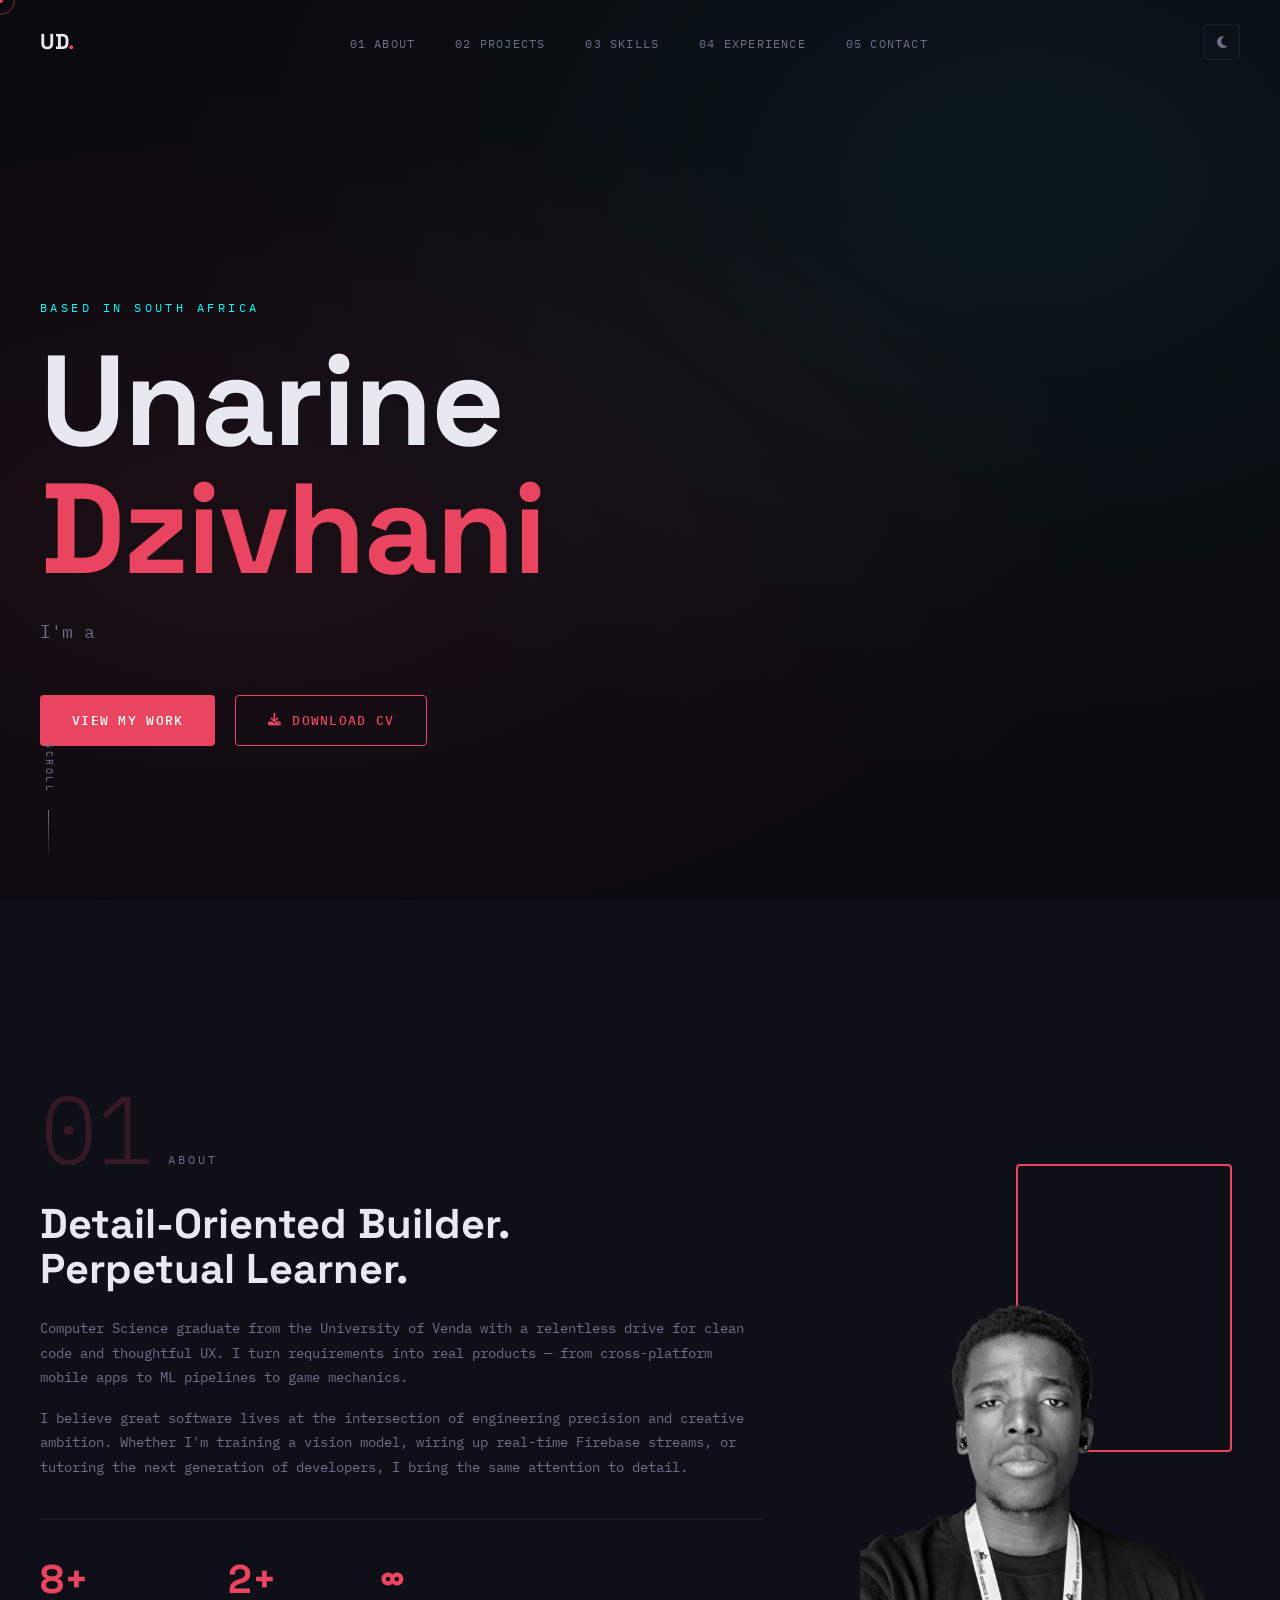
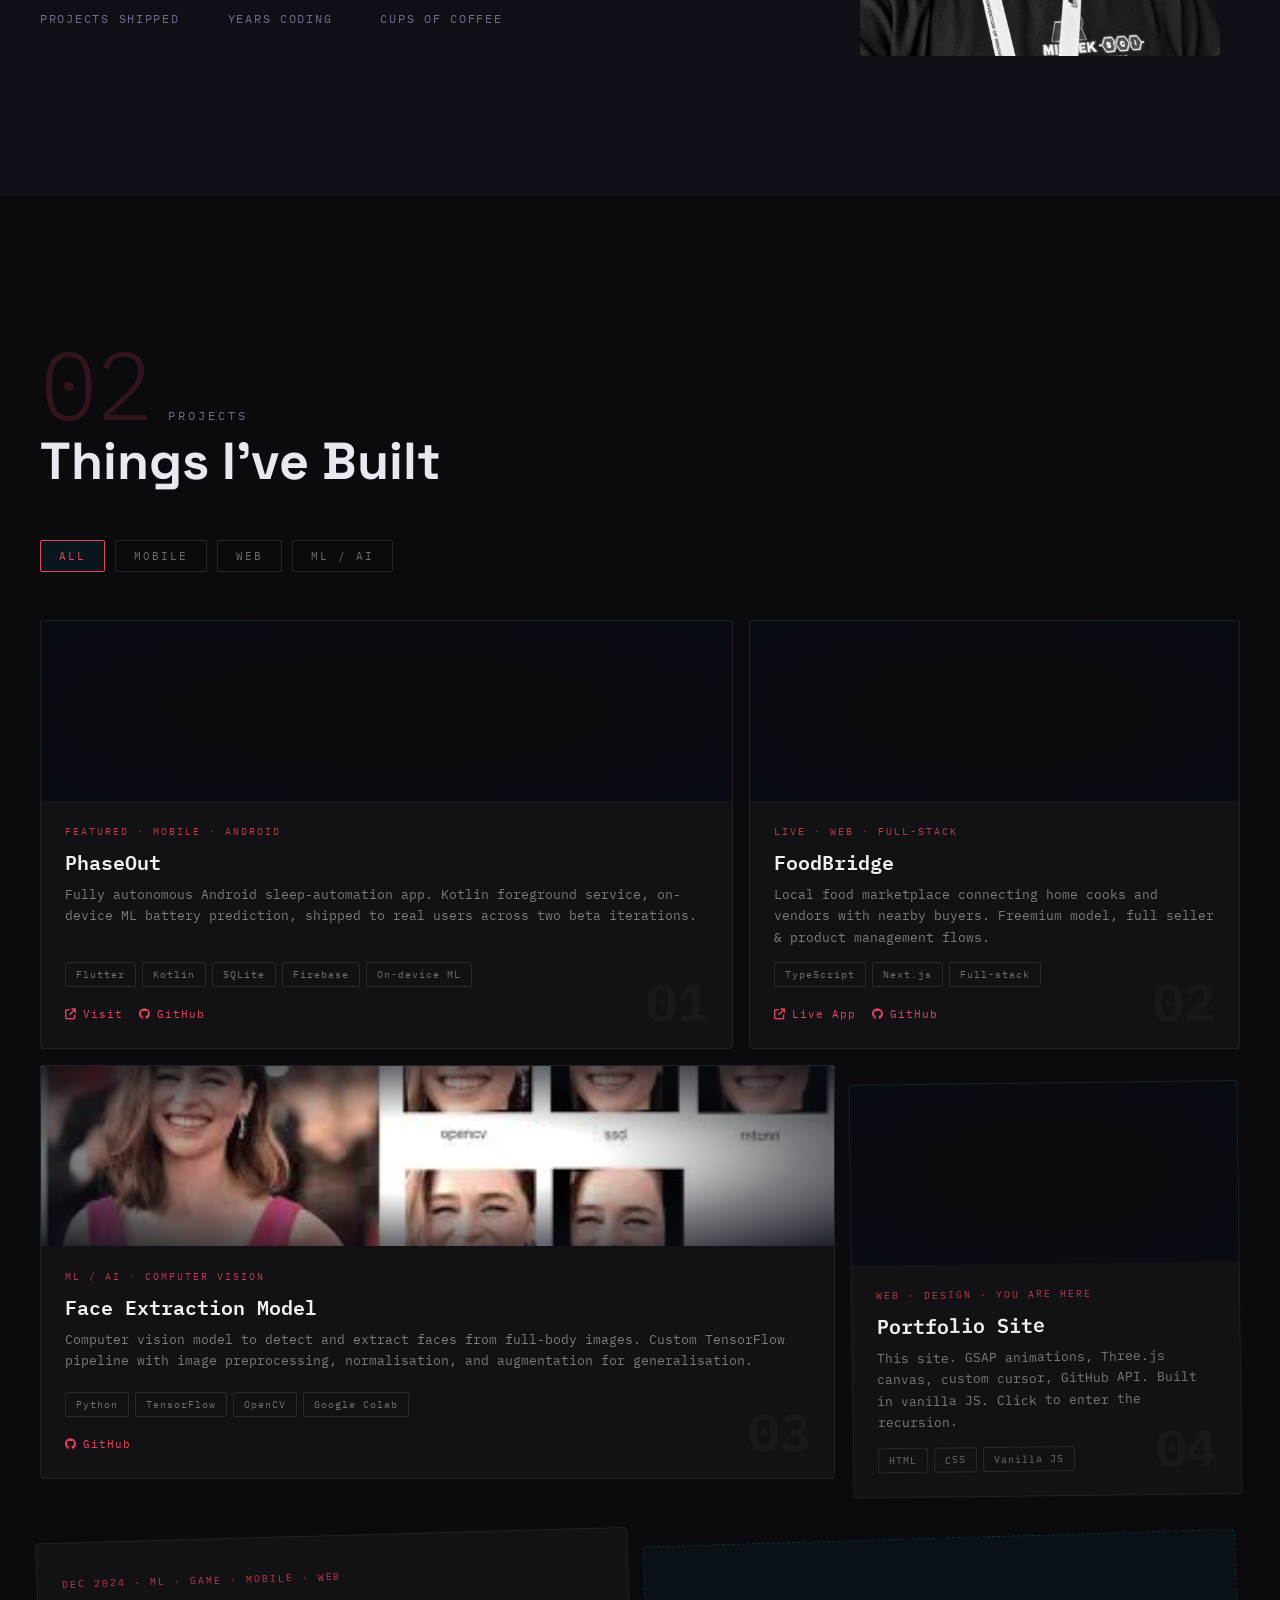
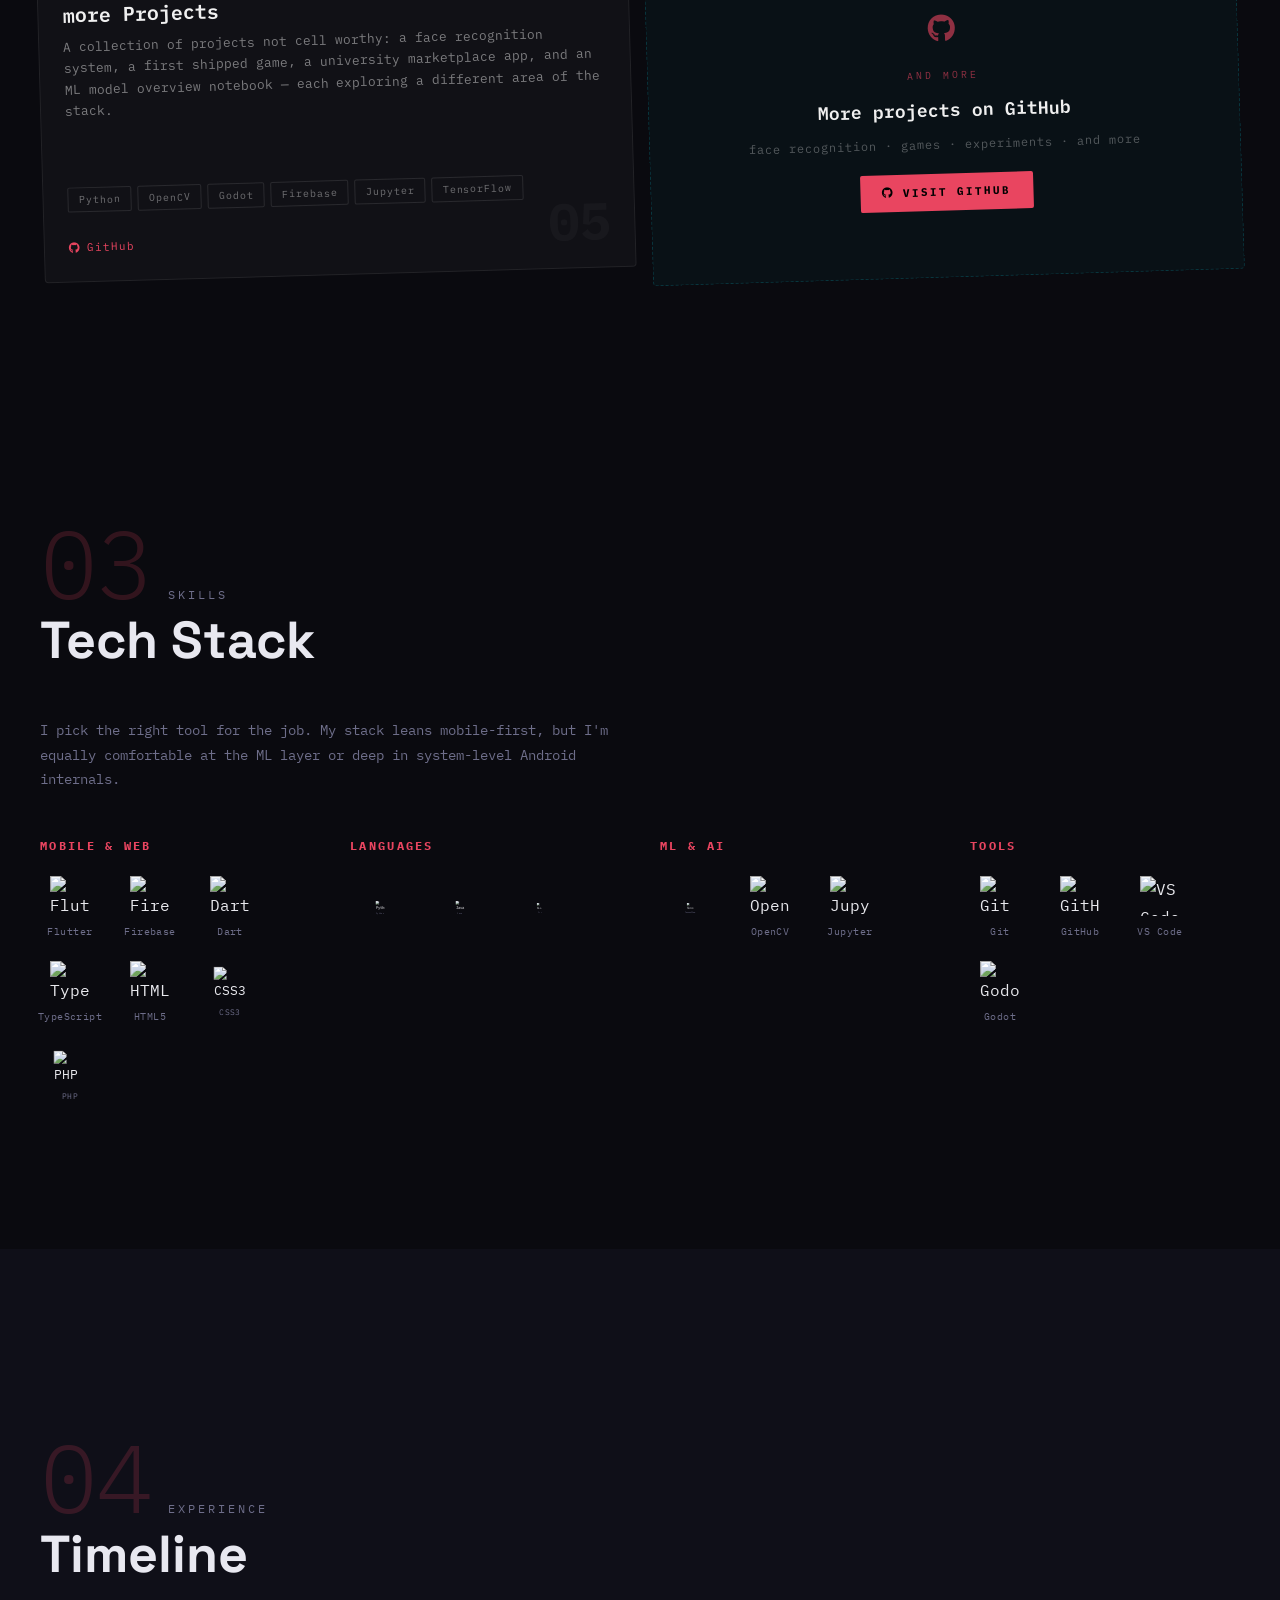
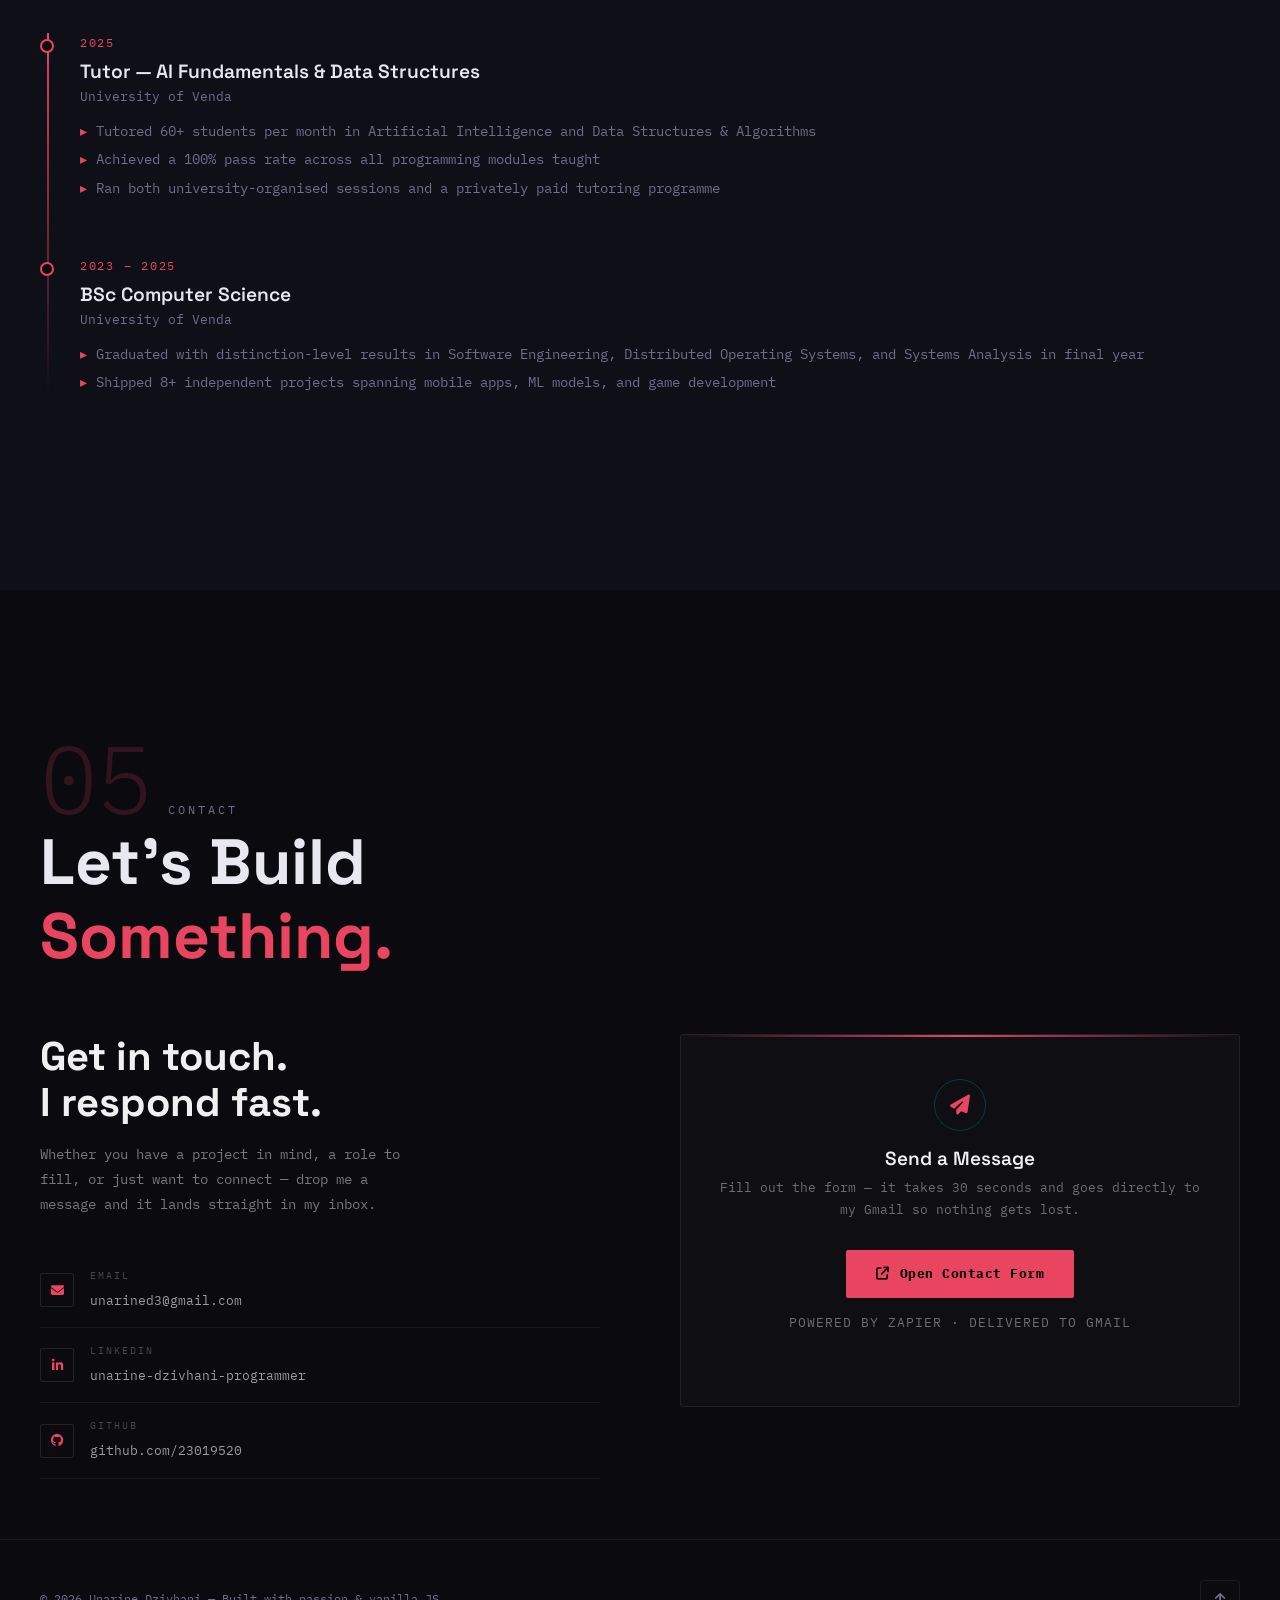
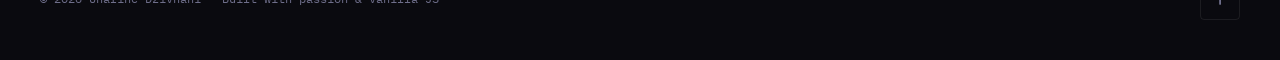
==== index.html @ f495a117 "Change profile image source from webp to png" ====
<!DOCTYPE html>
<html lang="en">
<head>
  <meta charset="UTF-8" />
  <meta name="viewport" content="width=device-width, initial-scale=1.0" />
  <title>Unarine Dzivhani | Full-Stack Developer</title>
  <meta name="description" content="Full-Stack Developer & Computer Science graduate skilled in Flutter, Firebase, Python, and AI/ML. Based in South Africa." />
  <meta property="og:title" content="Unarine Dzivhani | Full-Stack Developer" />
  <meta property="og:description" content="Full-Stack Developer & Computer Science graduate skilled in Flutter, Firebase, Python, and AI/ML." />
  <meta property="og:type" content="website" />

  <link rel="preconnect" href="https://fonts.googleapis.com" />
  <link rel="preconnect" href="https://fonts.gstatic.com" crossorigin />
  <link href="https://fonts.googleapis.com/css2?family=Space+Grotesk:wght@300;400;500;600;700&family=IBM+Plex+Mono:wght@300;400;500&display=swap" rel="stylesheet" />
  <link rel="stylesheet" href="https://cdnjs.cloudflare.com/ajax/libs/font-awesome/6.5.0/css/all.min.css" />

  <link rel="stylesheet" href="css/main.css" />
  <link rel="stylesheet" href="css/nav.css" />
  <link rel="stylesheet" href="css/hero.css" />
  <link rel="stylesheet" href="css/animations.css" />
  <link rel="stylesheet" href="css/responsive.css" />

  <style>
    /* ══════════════════════════════════════════
       PROJECTS — BENTO GRID
    ══════════════════════════════════════════ */
    .projects-section { padding: 100px 0; }

    .project-filters {
      display: flex;
      gap: 10px;
      flex-wrap: wrap;
      margin-bottom: 48px;
    }
    .filter-btn {
      font-family: 'IBM Plex Mono', monospace;
      font-size: 11px;
      letter-spacing: 2px;
      text-transform: uppercase;
      padding: 8px 18px;
      border: 1px solid rgba(255,255,255,0.12);
      background: transparent;
      color: rgba(255,255,255,0.4);
      cursor: pointer;
      transition: all 0.2s ease;
      border-radius: 2px;
    }
    .filter-btn:hover, .filter-btn.active {
      border-color: var(--accent, #00e5ff);
      color: var(--accent, #00e5ff);
      background: rgba(0,229,255,0.06);
    }

    .projects-bento {
      display: grid;
      grid-template-columns: repeat(12, 1fr);
      gap: 16px;
    }

    /* ── Card base ── */
    .project-card {
      position: relative;
      overflow: hidden;
      border: 1px solid rgba(255,255,255,0.07);
      background: rgba(255,255,255,0.03);
      border-radius: 4px;
      display: flex;
      flex-direction: column;
      transition: border-color 0.3s ease, transform 0.3s ease, box-shadow 0.3s ease;
      min-height: 340px;
    }
    .project-card:hover {
      border-color: rgba(0,229,255,0.35);
      transform: translateY(-3px);
      box-shadow: 0 16px 48px rgba(0,0,0,0.4);
    }

    /* Grid sizes */
    .project-card.featured { grid-column: span 7; }
    .project-card.tall     { grid-column: span 5; }
    .project-card.wide     { grid-column: span 8; }
    .project-card.small    { grid-column: span 4; }
    .project-card.half     { grid-column: span 6; }
    .project-card.third    { grid-column: span 4; }
    .project-card.two-third{ grid-column: span 8; }

    /* Accent line top */
    .project-accent-line {
      position: absolute;
      top: 0; left: 0; right: 0;
      height: 2px;
      background: var(--accent, #00e5ff);
      transform: scaleX(0);
      transform-origin: left;
      transition: transform 0.4s ease;
      z-index: 5;
    }
    .project-card:hover .project-accent-line { transform: scaleX(1); }

    /* ── Preview area with vignette ── */
    .proj-preview-wrap {
      position: relative;
      height: 180px;
      overflow: hidden;
      flex-shrink: 0;
      background: rgba(0,0,0,0.3);
    }

    .proj-iframe {
      position: absolute;
      top: 50%;
      left: 50%;
      width: 160%;
      height: 160%;
      transform: translate(-50%, -50%) scale(0.55);
      transform-origin: center center;
      border: none;
      pointer-events: none;
      border-radius: 4px;
    }

    .proj-preview-vignette {
      position: absolute;
      inset: 0;
      background:
        radial-gradient(ellipse at center,
          transparent 30%,
          rgba(8,12,20,0.55) 65%,
          rgba(8,12,20,0.92) 100%
        );
      pointer-events: none;
      z-index: 2;
    }

    .proj-iframe-overlay {
      position: absolute;
      inset: 0;
      opacity: 0;
      display: flex;
      align-items: center;
      justify-content: center;
      background: rgba(0,0,0,0);
      transition: opacity 0.3s, background 0.3s;
      z-index: 3;
    }
    .project-card:hover .proj-iframe-overlay {
      opacity: 1;
      background: rgba(0,0,0,0.45);
    }
    .proj-visit-btn {
      font-family: 'IBM Plex Mono', monospace;
      font-size: 11px;
      letter-spacing: 2px;
      text-transform: uppercase;
      background: var(--accent, #00e5ff);
      color: #000;
      padding: 9px 20px;
      border-radius: 2px;
      text-decoration: none;
      font-weight: 600;
      transition: opacity 0.2s;
    }
    .proj-visit-btn:hover { opacity: 0.85; }

    .proj-cover-img {
      width: 100%;
      height: 100%;
      object-fit: cover;
      transition: transform 0.4s ease;
    }
    .project-card:hover .proj-cover-img { transform: scale(1.04); }

    /* ── Placeholder preview (for cards with no image/url) ── */
    .proj-placeholder {
      width: 100%;
      height: 100%;
      display: flex;
      align-items: center;
      justify-content: center;
      background: rgba(0,229,255,0.03);
      border-bottom: 1px solid rgba(0,229,255,0.08);
    }
    .proj-placeholder-icon {
      font-size: 48px;
      opacity: 0.12;
      color: var(--accent, #00e5ff);
    }

    /* ── Card body ── */
    .proj-body {
      padding: 22px 24px 24px;
      display: flex;
      flex-direction: column;
      gap: 10px;
      flex-grow: 1;
    }

    .project-tag {
      font-family: 'IBM Plex Mono', monospace;
      font-size: 10px;
      letter-spacing: 2px;
      text-transform: uppercase;
      color: var(--accent, #00e5ff);
      opacity: 0.8;
    }
    .project-name {
      font-size: clamp(16px, 1.6vw, 20px);
      font-weight: 600;
      color: #f0f0f0;
      line-height: 1.2;
    }
    .project-desc {
      font-size: 13px;
      color: rgba(255,255,255,0.45);
      line-height: 1.65;
      flex-grow: 1;
    }
    .project-stack {
      display: flex;
      flex-wrap: wrap;
      gap: 6px;
      margin-top: 4px;
    }
    .stack-pill {
      font-family: 'IBM Plex Mono', monospace;
      font-size: 10px;
      letter-spacing: 1px;
      padding: 3px 10px;
      border: 1px solid rgba(255,255,255,0.1);
      color: rgba(255,255,255,0.4);
      border-radius: 2px;
    }
    .project-links {
      display: flex;
      gap: 16px;
      align-items: center;
      margin-top: 8px;
    }
    .project-link {
      font-family: 'IBM Plex Mono', monospace;
      font-size: 11px;
      letter-spacing: 1px;
      color: var(--accent, #00e5ff);
      text-decoration: none;
      display: flex;
      align-items: center;
      gap: 6px;
      transition: opacity 0.2s;
    }
    .project-link:hover { opacity: 0.65; }

    .project-number {
      position: absolute;
      bottom: 20px;
      right: 24px;
      font-family: 'IBM Plex Mono', monospace;
      font-size: 52px;
      font-weight: 700;
      color: rgba(255,255,255,0.03);
      line-height: 1;
      pointer-events: none;
      user-select: none;
    }

    /* ── "More projects" banner card ── */
    .project-card.more-card {
      background: rgba(0,229,255,0.03);
      border: 1px dashed rgba(0,229,255,0.18);
      min-height: 200px;
      align-items: center;
      justify-content: center;
      text-align: center;
      cursor: pointer;
      text-decoration: none;
      display: flex;
      flex-direction: column;
      gap: 14px;
      padding: 32px 24px;
      transition: border-color 0.3s ease, background 0.3s ease, transform 0.3s ease;
    }
    .project-card.more-card:hover {
      border-color: rgba(0,229,255,0.5);
      background: rgba(0,229,255,0.06);
      transform: translateY(-3px);
      box-shadow: 0 16px 48px rgba(0,0,0,0.4);
    }
    .more-card-icon {
      font-size: 28px;
      color: var(--accent, #00e5ff);
      opacity: 0.6;
    }
    .more-card-label {
      font-family: 'IBM Plex Mono', monospace;
      font-size: 10px;
      letter-spacing: 3px;
      text-transform: uppercase;
      color: var(--accent, #00e5ff);
      opacity: 0.6;
    }
    .more-card-heading {
      font-size: 18px;
      font-weight: 600;
      color: #f0f0f0;
      line-height: 1.3;
    }
    .more-card-sub {
      font-size: 12px;
      color: rgba(255,255,255,0.3);
      font-family: 'IBM Plex Mono', monospace;
      letter-spacing: 1px;
    }
    .more-card-btn {
      display: inline-flex;
      align-items: center;
      gap: 8px;
      font-family: 'IBM Plex Mono', monospace;
      font-size: 11px;
      letter-spacing: 2px;
      text-transform: uppercase;
      color: #000;
      background: var(--accent, #00e5ff);
      padding: 9px 22px;
      border-radius: 2px;
      font-weight: 700;
      margin-top: 4px;
      transition: opacity 0.2s;
    }
    .more-card-btn:hover { opacity: 0.85; }

    .project-card.hidden { display: none; }

    /* ══════════════════════════════════════════
       RECURSION EASTER EGG MODAL
    ══════════════════════════════════════════ */
    #recursionOverlay {
      position: fixed;
      inset: 0;
      background: rgba(0,0,0,0.8);
      display: none;
      align-items: center;
      justify-content: center;
      z-index: 9999;
      backdrop-filter: blur(6px);
      pointer-events: auto;
    }
    #recursionOverlay.open { display: flex; }
    #recursionModal {
      background: #080c14;
      border: 1px solid rgba(0,229,255,0.2);
      border-radius: 4px;
      padding: 48px 44px;
      max-width: 480px;
      width: 90%;
      text-align: center;
      position: relative;
      animation: modalIn 0.3s cubic-bezier(0.34,1.56,0.64,1) forwards;
      pointer-events: auto;
      cursor: default;
    }
    @keyframes modalIn {
      from { opacity: 0; transform: scale(0.88) translateY(20px); }
      to   { opacity: 1; transform: scale(1) translateY(0); }
    }
    .recursion-top-line {
      position: absolute;
      top: 0; left: 0; right: 0;
      height: 2px;
      background: linear-gradient(90deg, transparent, var(--accent,#00e5ff), transparent);
    }
    .recursion-icon {
      font-size: 36px;
      margin-bottom: 16px;
      animation: spin 4s linear infinite;
      display: inline-block;
    }
    @keyframes spin {
      from { transform: rotate(0deg); }
      to { transform: rotate(360deg); }
    }
    .recursion-label {
      font-family: 'IBM Plex Mono', monospace;
      font-size: 10px;
      letter-spacing: 3px;
      text-transform: uppercase;
      color: var(--accent, #00e5ff);
      margin-bottom: 16px;
      opacity: 0.7;
    }
    .recursion-headline {
      font-size: 20px;
      font-weight: 700;
      color: #f0f0f0;
      margin-bottom: 12px;
      line-height: 1.3;
    }
    .recursion-body {
      font-size: 14px;
      color: rgba(255,255,255,0.5);
      line-height: 1.7;
      margin-bottom: 28px;
    }
    .recursion-code {
      font-family: 'IBM Plex Mono', monospace;
      font-size: 12px;
      background: rgba(0,229,255,0.05);
      border: 1px solid rgba(0,229,255,0.1);
      border-radius: 3px;
      padding: 12px 16px;
      text-align: left;
      color: rgba(0,229,255,0.7);
      margin-bottom: 28px;
      line-height: 1.6;
    }
    .recursion-btns {
      display: flex;
      gap: 12px;
      justify-content: center;
    }
    .recursion-btn-primary {
      font-family: 'IBM Plex Mono', monospace;
      font-size: 11px;
      letter-spacing: 1.5px;
      text-transform: uppercase;
      padding: 11px 24px;
      background: var(--accent, #00e5ff);
      color: #000;
      font-weight: 700;
      border: none;
      border-radius: 2px;
      cursor: pointer;
      text-decoration: none;
      transition: opacity 0.2s;
    }
    .recursion-btn-primary:hover { opacity: 0.8; }
    .recursion-btn-secondary {
      font-family: 'IBM Plex Mono', monospace;
      font-size: 11px;
      letter-spacing: 1.5px;
      text-transform: uppercase;
      padding: 11px 24px;
      background: transparent;
      color: rgba(255,255,255,0.4);
      border: 1px solid rgba(255,255,255,0.1);
      border-radius: 2px;
      cursor: pointer;
      transition: border-color 0.2s, color 0.2s;
    }
    .recursion-btn-secondary:hover {
      border-color: rgba(255,255,255,0.3);
      color: rgba(255,255,255,0.7);
    }

    /* ══════════════════════════════════════════
       CONTACT REDESIGN
    ══════════════════════════════════════════ */
    .contact-section { padding: 100px 0 60px; }
    .contact-split {
      display: grid;
      grid-template-columns: 1fr 1fr;
      gap: 80px;
      align-items: start;
      margin-top: 60px;
    }
    .contact-left h3 {
      font-size: clamp(24px, 3.5vw, 40px);
      font-weight: 700;
      line-height: 1.15;
      margin-bottom: 16px;
      color: #f0f0f0;
    }
    .contact-left > p {
      font-size: 14px;
      color: rgba(255,255,255,0.45);
      line-height: 1.8;
      margin-bottom: 36px;
      max-width: 360px;
    }
    .contact-method {
      display: flex;
      align-items: center;
      gap: 16px;
      padding: 14px 0;
      border-bottom: 1px solid rgba(255,255,255,0.06);
      text-decoration: none;
      color: inherit;
      transition: color 0.2s;
    }
    .contact-method:hover { color: var(--accent, #00e5ff); }
    .contact-method-icon {
      width: 34px; height: 34px;
      border: 1px solid rgba(255,255,255,0.1);
      border-radius: 2px;
      display: flex; align-items: center; justify-content: center;
      font-size: 13px;
      color: var(--accent, #00e5ff);
      flex-shrink: 0;
    }
    .contact-method-label {
      font-family: 'IBM Plex Mono', monospace;
      font-size: 10px;
      letter-spacing: 2px;
      text-transform: uppercase;
      color: rgba(255,255,255,0.25);
      display: block;
      margin-bottom: 2px;
    }
    .contact-method-value { font-size: 13px; color: rgba(255,255,255,0.6); }

    .zapier-cta {
      border: 1px solid rgba(255,255,255,0.08);
      background: rgba(255,255,255,0.02);
      border-radius: 4px;
      padding: 44px 36px;
      text-align: center;
      position: relative;
      overflow: hidden;
    }
    .zapier-cta::before {
      content: '';
      position: absolute;
      top: 0; left: 0; right: 0;
      height: 2px;
      background: linear-gradient(90deg, transparent, var(--accent, #00e5ff), transparent);
    }
    .zapier-cta-icon {
      width: 52px; height: 52px;
      border: 1px solid rgba(0,229,255,0.2);
      border-radius: 50%;
      display: flex; align-items: center; justify-content: center;
      margin: 0 auto 18px;
      font-size: 20px;
      color: var(--accent, #00e5ff);
    }
    .zapier-cta h4 { font-size: 19px; font-weight: 600; color: #f0f0f0; margin-bottom: 8px; }
    .zapier-cta p { font-size: 13px; color: rgba(255,255,255,0.4); line-height: 1.7; margin-bottom: 28px; }
    .btn-contact {
      display: inline-flex; align-items: center; gap: 10px;
      padding: 13px 30px;
      background: var(--accent, #00e5ff);
      color: #000; font-weight: 700; font-size: 13px; letter-spacing: 0.5px;
      border-radius: 2px; text-decoration: none;
      transition: opacity 0.2s, transform 0.2s;
    }
    .btn-contact:hover { opacity: 0.85; transform: translateY(-2px); }
    .zapier-note {
      margin-top: 14px;
      font-family: 'IBM Plex Mono', monospace;
      font-size: 10px; letter-spacing: 1px;
      color: rgba(255,255,255,0.18);
      text-transform: uppercase;
    }

    @media (max-width: 900px) {
      .project-card.featured,
      .project-card.tall,
      .project-card.wide,
      .project-card.small,
      .project-card.half,
      .project-card.third,
      .project-card.two-third { grid-column: span 6; }
      .contact-split { grid-template-columns: 1fr; gap: 48px; }
    }
    @media (max-width: 600px) {
      .project-card.featured,
      .project-card.tall,
      .project-card.wide,
      .project-card.small,
      .project-card.half,
      .project-card.third,
      .project-card.two-third { grid-column: span 12; }
    }
  </style>
</head>
<body class="dark-mode" data-theme="dark">

  <div class="cursor-dot" id="cursorDot"></div>
  <div class="cursor-ring" id="cursorRing"></div>

  <!-- RECURSION EASTER EGG MODAL -->
  <div id="recursionOverlay">
    <div id="recursionModal">
      <div class="recursion-top-line"></div>
      <div class="recursion-icon">♻️</div>
      <div class="recursion-label">Warning: Infinite Loop Detected</div>
      <div class="recursion-headline">You're about to visit a portfolio…<br/>that links to itself.</div>
      <div class="recursion-body">
        Congratulations. You found the recursion. This portfolio links to this portfolio,
        which links to this portfolio. Stack overflow imminent. Base case not found.
      </div>
      <div class="recursion-code">
function visitPortfolio(url) {<br/>
&nbsp;&nbsp;// opens portfolio<br/>
&nbsp;&nbsp;return visitPortfolio(url); // 🔁<br/>
&nbsp;&nbsp;// RangeError: Maximum call stack exceeded<br/>
}
      </div>
      <div class="recursion-btns">
        <a id="recursionProceed" href="https://23019520.github.io/portfolio/" target="_blank" rel="noopener" class="recursion-btn-primary">
          Proceed Anyway
        </a>
        <button class="recursion-btn-secondary" onclick="document.getElementById('recursionOverlay').classList.remove('open')">
          Abort Mission
        </button>
      </div>
    </div>
  </div>

  <header id="navbar" class="navbar">
    <nav class="nav-inner">
      <a href="#hero" class="nav-logo">UD<span class="accent">.</span></a>
      <ul class="nav-links" id="navLinks">
        <li><a href="#about" class="nav-link">01 About</a></li>
        <li><a href="#projects" class="nav-link">02 Projects</a></li>
        <li><a href="#skills" class="nav-link">03 Skills</a></li>
        <li><a href="#experience" class="nav-link">04 Experience</a></li>
        <li><a href="#contact" class="nav-link">05 Contact</a></li>
      </ul>
      <div class="nav-actions">
        <button class="theme-toggle" id="themeToggle" aria-label="Toggle theme">
          <i class="fa-solid fa-moon" id="themeIcon"></i>
        </button>
        <button class="hamburger" id="hamburger" aria-label="Open menu">
          <span></span><span></span><span></span>
        </button>
      </div>
    </nav>
    <div class="mobile-menu" id="mobileMenu">
      <ul class="mobile-links">
        <li><a href="#about" class="mobile-link">01 About</a></li>
        <li><a href="#projects" class="mobile-link">02 Projects</a></li>
        <li><a href="#skills" class="mobile-link">03 Skills</a></li>
        <li><a href="#experience" class="mobile-link">04 Experience</a></li>
        <li><a href="#contact" class="mobile-link">05 Contact</a></li>
      </ul>
    </div>
  </header>

  <main>

    <!-- HERO -->
    <section id="hero" class="hero-section">
      <canvas id="heroCanvas"></canvas>
      <div class="hero-content">
        <p class="hero-eyebrow gsap-hero-eyebrow">Based in South Africa</p>
        <h1 class="hero-name gsap-hero-name">Unarine<br /><span class="accent">Dzivhani</span></h1>
        <p class="hero-subtitle gsap-hero-subtitle">I'm a <span id="typedText"></span></p>
        <div class="hero-ctas gsap-hero-ctas">
          <a href="#projects" class="btn btn-primary">View My Work</a>
          <a href="Unarine_Dzivhani_CV.pdf" class="btn btn-outline" target="_blank" rel="noopener">
            <i class="fa-solid fa-download"></i> Download CV
          </a>
        </div>
      </div>
      <div class="scroll-indicator">
        <span>scroll</span>
        <div class="scroll-line"></div>
      </div>
    </section>

    <!-- ABOUT -->
    <section id="about" class="section about-section">
      <div class="container">
        <div class="section-label gsap-section-label">
          <span class="section-number">01</span>
          <span class="section-title">About</span>
        </div>
        <div class="about-grid">
          <div class="about-text gsap-about-text">
            <h2 class="about-heading">Detail-Oriented Builder.<br />Perpetual Learner.</h2>
            <p>Computer Science graduate from the University of Venda with a relentless drive for clean code and thoughtful UX. I turn requirements into real products — from cross-platform mobile apps to ML pipelines to game mechanics.</p>
            <p>I believe great software lives at the intersection of engineering precision and creative ambition. Whether I'm training a vision model, wiring up real-time Firebase streams, or tutoring the next generation of developers, I bring the same attention to detail.</p>
            <div class="about-stats">
              <div class="stat-item"><span class="stat-number">8+</span><span class="stat-label">Projects Shipped</span></div>
              <div class="stat-item"><span class="stat-number">2+</span><span class="stat-label">Years Coding</span></div>
              <div class="stat-item"><span class="stat-number">∞</span><span class="stat-label">Cups of Coffee</span></div>
            </div>
          </div>
          <div class="about-photo gsap-about-photo">
            <div class="photo-frame">
              <picture>
                <source srcset="assets/images/profile.png" type="image/webp" />
                <img src="assets/images/profile.png" alt="Unarine Dzivhani" loading="lazy" />
              </picture>
              <div class="photo-decoration"></div>
            </div>
          </div>
        </div>
      </div>
    </section>

    <!-- PROJECTS — BENTO -->
    <section id="projects" class="section projects-section">
      <div class="container">
        <div class="section-label gsap-section-label">
          <span class="section-number">02</span>
          <span class="section-title">Projects</span>
        </div>
        <h2 class="section-heading">Things I've Built</h2>

        <div class="project-filters">
          <button class="filter-btn active" data-filter="all">All</button>
          <button class="filter-btn" data-filter="mobile">Mobile</button>
          <button class="filter-btn" data-filter="web">Web</button>
          <button class="filter-btn" data-filter="ml">ML / AI</button>

        </div>

        <div class="projects-bento" id="projectsGrid">

          <!-- 01 PhaseOut — FEATURED (iframe preview) -->
          <div class="project-card featured" data-category="mobile">
            <div class="project-accent-line"></div>
            <div class="proj-preview-wrap">
              <iframe class="proj-iframe" src="https://23019520.github.io/phaseout-privacy/" loading="lazy" sandbox="allow-scripts allow-same-origin"></iframe>
              <div class="proj-preview-vignette"></div>
              <div class="proj-iframe-overlay">
                <a href="https://23019520.github.io/phaseout-privacy/" target="_blank" rel="noopener" class="proj-visit-btn">Visit Site</a>
              </div>
            </div>
            <div class="proj-body">
              <div class="project-tag">Featured · Mobile · Android</div>
              <div class="project-name">PhaseOut</div>
              <div class="project-desc">Fully autonomous Android sleep-automation app. Kotlin foreground service, on-device ML battery prediction, shipped to real users across two beta iterations.</div>
              <div class="project-stack">
                <span class="stack-pill">Flutter</span>
                <span class="stack-pill">Kotlin</span>
                <span class="stack-pill">SQLite</span>
                <span class="stack-pill">Firebase</span>
                <span class="stack-pill">On-device ML</span>
              </div>
              <div class="project-links">
                <a href="https://23019520.github.io/phaseout-privacy/" target="_blank" rel="noopener" class="project-link"><i class="fa-solid fa-arrow-up-right-from-square"></i> Visit</a>
                <a href="https://github.com/23019520/PhaseOut" target="_blank" rel="noopener" class="project-link"><i class="fa-brands fa-github"></i> GitHub</a>
              </div>
            </div>
            <div class="project-number">01</div>
          </div>

          <!-- 02 FoodBridge — TALL (iframe preview) -->
          <div class="project-card tall" data-category="web">
            <div class="project-accent-line"></div>
            <div class="proj-preview-wrap">
              <iframe class="proj-iframe" src="https://foodbridge-ebon.vercel.app/" loading="lazy" sandbox="allow-scripts allow-same-origin"></iframe>
              <div class="proj-preview-vignette"></div>
              <div class="proj-iframe-overlay">
                <a href="https://foodbridge-ebon.vercel.app/" target="_blank" rel="noopener" class="proj-visit-btn">Visit Site</a>
              </div>
            </div>
            <div class="proj-body">
              <div class="project-tag">Live · Web · Full-stack</div>
              <div class="project-name">FoodBridge</div>
              <div class="project-desc">Local food marketplace connecting home cooks and vendors with nearby buyers. Freemium model, full seller & product management flows.</div>
              <div class="project-stack">
                <span class="stack-pill">TypeScript</span>
                <span class="stack-pill">Next.js</span>
                <span class="stack-pill">Full-stack</span>
              </div>
              <div class="project-links">
                <a href="https://foodbridge-ebon.vercel.app/" target="_blank" rel="noopener" class="project-link"><i class="fa-solid fa-arrow-up-right-from-square"></i> Live App</a>
                <a href="https://github.com/23019520/foodbridge" target="_blank" rel="noopener" class="project-link"><i class="fa-brands fa-github"></i> GitHub</a>
              </div>
            </div>
            <div class="project-number">02</div>
          </div>

          <!-- 03 Face Extraction — WIDE (image) -->
          <div class="project-card wide" data-category="ml">
            <div class="project-accent-line"></div>
            <div class="proj-preview-wrap">
              <img src="assets/images/1.jpg" alt="Face Extraction Model" class="proj-cover-img" loading="lazy" />
              <div class="proj-preview-vignette"></div>
            </div>
            <div class="proj-body">
              <div class="project-tag">ML / AI · Computer Vision</div>
              <div class="project-name">Face Extraction Model</div>
              <div class="project-desc">Computer vision model to detect and extract faces from full-body images. Custom TensorFlow pipeline with image preprocessing, normalisation, and augmentation for generalisation.</div>
              <div class="project-stack">
                <span class="stack-pill">Python</span>
                <span class="stack-pill">TensorFlow</span>
                <span class="stack-pill">OpenCV</span>
                <span class="stack-pill">Google Colab</span>
              </div>
              <div class="project-links">
                <a href="https://github.com/23019520/face-extraction-model" target="_blank" rel="noopener" class="project-link"><i class="fa-brands fa-github"></i> GitHub</a>
              </div>
            </div>
            <div class="project-number">03</div>
          </div>

          <!-- 04 Portfolio — SMALL (iframe preview + easter egg) -->
          <div class="project-card small" data-category="web" id="portfolioCard" style="cursor:pointer;">
            <div class="project-accent-line"></div>
            <div class="proj-preview-wrap">
              <iframe class="proj-iframe" src="https://23019520.github.io/portfolio/" loading="lazy" sandbox="allow-scripts allow-same-origin"></iframe>
              <div class="proj-preview-vignette"></div>
              <div class="proj-iframe-overlay">
                <span class="proj-visit-btn">Visit Site</span>
              </div>
            </div>
            <div class="proj-body">
              <div class="project-tag">Web · Design · You Are Here</div>
              <div class="project-name">Portfolio Site</div>
              <div class="project-desc">This site. GSAP animations, Three.js canvas, custom cursor, GitHub API. Built in vanilla JS. Click to enter the recursion.</div>
              <div class="project-stack">
                <span class="stack-pill">HTML</span>
                <span class="stack-pill">CSS</span>
                <span class="stack-pill">Vanilla JS</span>
              </div>
            </div>
            <div class="project-number">04</div>
          </div>

          <!-- 05 December Projects — HALF (single card for all december projects) -->
          <div class="project-card half" data-category="ml">
            <div class="project-accent-line"></div>
            <div class="proj-body" style="padding-top: 32px;">
              <div class="project-tag">Dec 2024 · ML · Game · Mobile · Web</div>
              <div class="project-name">more Projects</div>
              <div class="project-desc">A collection of projects not cell worthy: a face recognition system, a first shipped game, a university marketplace app, and an ML model overview notebook — each exploring a different area of the stack.</div>
              <div class="project-stack">
                <span class="stack-pill">Python</span>
                <span class="stack-pill">OpenCV</span>
                <span class="stack-pill">Godot</span>
                <span class="stack-pill">Firebase</span>
                <span class="stack-pill">Jupyter</span>
                <span class="stack-pill">TensorFlow</span>
              </div>
              <div class="project-links" style="margin-top: 16px;">
                <a href="https://github.com/23019520/December-projects" target="_blank" rel="noopener" class="project-link"><i class="fa-brands fa-github"></i> GitHub</a>
              </div>
            </div>
            <div class="project-number">05</div>
          </div>

          <!-- 06 View GitHub — HALF -->
          <a href="https://github.com/23019520" target="_blank" rel="noopener"
             class="project-card more-card half" data-category="all">
            <div class="more-card-icon"><i class="fa-brands fa-github"></i></div>
            <div class="more-card-label">And more</div>
            <div class="more-card-heading">More projects on GitHub</div>
            <div class="more-card-sub">face recognition · games · experiments · and more</div>
            <span class="more-card-btn">
              <i class="fa-brands fa-github"></i> Visit GitHub
            </span>
          </a>

        </div>
      </div>
    </section>

    <!-- SKILLS -->
    <section id="skills" class="section skills-section">
      <div class="container">
        <div class="section-label gsap-section-label">
          <span class="section-number">03</span>
          <span class="section-title">Skills</span>
        </div>
        <h2 class="section-heading">Tech Stack</h2>
        <p class="skills-philosophy">I pick the right tool for the job. My stack leans mobile-first, but I'm equally comfortable at the ML layer or deep in system-level Android internals.</p>
        <div class="skills-groups">
          <div class="skill-group gsap-skill-group">
            <h3 class="skill-group-title">Mobile & Web</h3>
            <div class="skill-icons">
              <div class="skill-icon-item"><img src="https://cdn.jsdelivr.net/gh/devicons/devicon@latest/icons/flutter/flutter-original.svg" alt="Flutter" /><span>Flutter</span></div>
              <div class="skill-icon-item"><img src="https://cdn.jsdelivr.net/gh/devicons/devicon@latest/icons/firebase/firebase-plain.svg" alt="Firebase" /><span>Firebase</span></div>
              <div class="skill-icon-item"><img src="https://cdn.jsdelivr.net/gh/devicons/devicon@latest/icons/dart/dart-original.svg" alt="Dart" /><span>Dart</span></div>
              <div class="skill-icon-item"><img src="https://cdn.jsdelivr.net/gh/devicons/devicon@latest/icons/typescript/typescript-original.svg" alt="TypeScript" /><span>TypeScript</span></div>
              <div class="skill-icon-item"><img src="https://cdn.jsdelivr.net/gh/devicons/devicon@latest/icons/html5/html5-original.svg" alt="HTML5" /><span>HTML5</span></div>
              <div class="skill-icon-item"><img src="https://cdn.jsdelivr.net/gh/devicons/devicon@latest/icons/css3/css3-original.svg" alt="CSS3" /><span>CSS3</span></div>
              <div class="skill-icon-item"><img src="https://cdn.jsdelivr.net/gh/devicons/devicon@latest/icons/php/php-original.svg" alt="PHP" /><span>PHP</span></div>
            </div>
          </div>
          <div class="skill-group gsap-skill-group">
            <h3 class="skill-group-title">Languages</h3>
            <div class="skill-icons">
              <div class="skill-icon-item"><img src="https://cdn.jsdelivr.net/gh/devicons/devicon@latest/icons/python/python-original.svg" alt="Python" /><span>Python</span></div>
              <div class="skill-icon-item"><img src="https://cdn.jsdelivr.net/gh/devicons/devicon@latest/icons/java/java-original.svg" alt="Java" /><span>Java</span></div>
              <div class="skill-icon-item"><img src="https://cdn.jsdelivr.net/gh/devicons/devicon@latest/icons/cplusplus/cplusplus-original.svg" alt="C++" /><span>C++</span></div>
            </div>
          </div>
          <div class="skill-group gsap-skill-group">
            <h3 class="skill-group-title">ML & AI</h3>
            <div class="skill-icons">
              <div class="skill-icon-item"><img src="https://cdn.jsdelivr.net/gh/devicons/devicon@latest/icons/tensorflow/tensorflow-original.svg" alt="TensorFlow" /><span>TensorFlow</span></div>
              <div class="skill-icon-item"><img src="https://cdn.jsdelivr.net/gh/devicons/devicon@latest/icons/opencv/opencv-original.svg" alt="OpenCV" /><span>OpenCV</span></div>
              <div class="skill-icon-item"><img src="https://cdn.jsdelivr.net/gh/devicons/devicon@latest/icons/jupyter/jupyter-original.svg" alt="Jupyter" /><span>Jupyter</span></div>
            </div>
          </div>
          <div class="skill-group gsap-skill-group">
            <h3 class="skill-group-title">Tools</h3>
            <div class="skill-icons">
              <div class="skill-icon-item"><img src="https://cdn.jsdelivr.net/gh/devicons/devicon@latest/icons/git/git-original.svg" alt="Git" /><span>Git</span></div>
              <div class="skill-icon-item"><img src="https://cdn.jsdelivr.net/gh/devicons/devicon@latest/icons/github/github-original.svg" alt="GitHub" /><span>GitHub</span></div>
              <div class="skill-icon-item"><img src="https://cdn.jsdelivr.net/gh/devicons/devicon@latest/icons/vscode/vscode-original.svg" alt="VS Code" /><span>VS Code</span></div>
              <div class="skill-icon-item"><img src="https://cdn.jsdelivr.net/gh/devicons/devicon@latest/icons/godot/godot-plain.svg" alt="Godot" /><span>Godot</span></div>
            </div>
          </div>
        </div>
      </div>
    </section>

    <!-- EXPERIENCE -->
    <section id="experience" class="section experience-section">
      <div class="container">
        <div class="section-label gsap-section-label">
          <span class="section-number">04</span>
          <span class="section-title">Experience</span>
        </div>
        <h2 class="section-heading">Timeline</h2>
        <div class="timeline">
          <div class="timeline-item gsap-timeline-item">
            <div class="timeline-dot"></div>
            <div class="timeline-content">
              <span class="timeline-date">2025</span>
              <h3 class="timeline-role">Tutor — AI Fundamentals & Data Structures</h3>
              <p class="timeline-company">University of Venda</p>
              <ul class="timeline-bullets">
                <li>Tutored 60+ students per month in Artificial Intelligence and Data Structures & Algorithms</li>
                <li>Achieved a 100% pass rate across all programming modules taught</li>
                <li>Ran both university-organised sessions and a privately paid tutoring programme</li>
              </ul>
            </div>
          </div>
          <div class="timeline-item gsap-timeline-item">
            <div class="timeline-dot"></div>
            <div class="timeline-content">
              <span class="timeline-date">2023 – 2025</span>
              <h3 class="timeline-role">BSc Computer Science</h3>
              <p class="timeline-company">University of Venda</p>
              <ul class="timeline-bullets">
                <li>Graduated with distinction-level results in Software Engineering, Distributed Operating Systems, and Systems Analysis in final year</li>
                <li>Shipped 8+ independent projects spanning mobile apps, ML models, and game development</li>
              </ul>
            </div>
          </div>
        </div>
      </div>
    </section>

    <!-- CONTACT -->
    <section id="contact" class="section contact-section">
      <div class="container">
        <div class="section-label gsap-section-label">
          <span class="section-number">05</span>
          <span class="section-title">Contact</span>
        </div>
        <h2 class="section-heading contact-heading">Let's Build<br /><span class="accent">Something.</span></h2>
        <div class="contact-split">
          <div class="contact-left">
            <h3>Get in touch.<br />I respond fast.</h3>
            <p>Whether you have a project in mind, a role to fill, or just want to connect — drop me a message and it lands straight in my inbox.</p>
            <a href="mailto:unarined3@gmail.com" class="contact-method">
              <div class="contact-method-icon"><i class="fa-solid fa-envelope"></i></div>
              <div><span class="contact-method-label">Email</span><span class="contact-method-value">unarined3@gmail.com</span></div>
            </a>
            <a href="https://www.linkedin.com/in/unarine-dzivhani-programmer" target="_blank" rel="noopener" class="contact-method">
              <div class="contact-method-icon"><i class="fa-brands fa-linkedin-in"></i></div>
              <div><span class="contact-method-label">LinkedIn</span><span class="contact-method-value">unarine-dzivhani-programmer</span></div>
            </a>
            <a href="https://github.com/23019520" target="_blank" rel="noopener" class="contact-method">
              <div class="contact-method-icon"><i class="fa-brands fa-github"></i></div>
              <div><span class="contact-method-label">GitHub</span><span class="contact-method-value">github.com/23019520</span></div>
            </a>
          </div>
          <div class="contact-right">
            <div class="zapier-cta">
              <div class="zapier-cta-icon"><i class="fa-solid fa-paper-plane"></i></div>
              <h4>Send a Message</h4>
              <p>Fill out the form — it takes 30 seconds and goes directly to my Gmail so nothing gets lost.</p>
              <a href="https://cmobpx1x1000ti0z2zfar7ix9.zapier.app/" target="_blank" rel="noopener" class="btn-contact">
                <i class="fa-solid fa-arrow-up-right-from-square"></i> Open Contact Form
              </a>
              <p class="zapier-note">Powered by Zapier · Delivered to Gmail</p>
            </div>
          </div>
        </div>
      </div>
    </section>

  </main>

  <footer class="footer">
    <div class="container footer-inner">
      <p class="footer-copy">© 2026 Unarine Dzivhani — Built with passion &amp; vanilla JS</p>
      <div class="footer-github-streak" id="footerStreak"></div>
      <a href="#hero" class="back-to-top" aria-label="Back to top"><i class="fa-solid fa-arrow-up"></i></a>
    </div>
  </footer>

  <script src="https://cdnjs.cloudflare.com/ajax/libs/three.js/r128/three.min.js" defer></script>
  <script src="https://cdnjs.cloudflare.com/ajax/libs/gsap/3.12.2/gsap.min.js" defer></script>
  <script src="https://cdnjs.cloudflare.com/ajax/libs/gsap/3.12.2/ScrollTrigger.min.js" defer></script>
  <script src="https://cdnjs.cloudflare.com/ajax/libs/typed.js/2.0.16/typed.umd.js" defer></script>
  <script src="https://cdnjs.cloudflare.com/ajax/libs/vanilla-tilt/1.8.1/vanilla-tilt.min.js" defer></script>

  <script src="js/cursor.js" defer></script>
  <script src="js/theme.js" defer></script>
  <script src="js/three-scene.js" defer></script>
  <script src="js/typed-init.js" defer></script>
  <script src="js/github-api.js" defer></script>
  <script src="js/gsap-animations.js" defer></script>
  <script src="js/main.js" defer></script>

  <script>
    // Filter buttons
    document.querySelectorAll('.filter-btn').forEach(btn => {
      btn.addEventListener('click', () => {
        document.querySelectorAll('.filter-btn').forEach(b => b.classList.remove('active'));
        btn.classList.add('active');
        const filter = btn.dataset.filter;
        document.querySelectorAll('.project-card').forEach(card => {
          // "more-card" always visible, and "all" filter shows everything
          const isMoreCard = card.classList.contains('more-card');
          if (isMoreCard || filter === 'all') {
            card.classList.remove('hidden');
          } else {
            card.classList.toggle('hidden', card.dataset.category !== filter);
          }
        });
      });
    });

    // Easter egg — Portfolio card triggers recursion modal
    document.getElementById('portfolioCard').addEventListener('click', () => {
      document.getElementById('recursionOverlay').classList.add('open');
    });

    // Close modal on overlay click
    document.getElementById('recursionOverlay').addEventListener('click', e => {
      if (e.target === document.getElementById('recursionOverlay')) {
        document.getElementById('recursionOverlay').classList.remove('open');
      }
    });

    // Close modal after proceeding
    document.getElementById('recursionProceed').addEventListener('click', () => {
      setTimeout(() => document.getElementById('recursionOverlay').classList.remove('open'), 300);
    });
  </script>

</body>
</html>
---- css/main.css ----
/* ═══════════════════════════════════════════════════════
   css/main.css  —  Variables, reset, base, typography
═══════════════════════════════════════════════════════ */

/* ── CSS Custom Properties ─────────────────────────── */
:root {
  /* Colours */
  --bg:          #0A0A0F;
  --bg-alt:      #0F0F18;
  --bg-card:     #12121C;
  --accent:      #E94560;
  --accent-cyan: #00FFFF;
  --text:        #E8E8F0;
  --text-muted:  #6E6E8A;
  --border:      rgba(232,232,240,0.08);

  /* Typography */
  --font-display: 'Space Grotesk', sans-serif;
  --font-mono:    'IBM Plex Mono', monospace;

  /* Spacing */
  --section-pad:  140px;
  --container:    1200px;
  --radius:       4px;

  /* Transitions */
  --transition:   0.3s cubic-bezier(0.4, 0, 0.2, 1);
}

/* Light mode overrides */
[data-theme="light"] {
  --bg:          #F5F5F8;
  --bg-alt:      #EBEBF0;
  --bg-card:     #FFFFFF;
  --text:        #0A0A0F;
  --text-muted:  #6E6E8A;
  --border:      rgba(10,10,15,0.1);
}

/* ── Reset ──────────────────────────────────────────── */
*, *::before, *::after { box-sizing: border-box; margin: 0; padding: 0; }

html {
  scroll-behavior: smooth;
  font-size: 16px;
}

body {
  font-family: var(--font-mono);
  background: var(--bg);
  color: var(--text);
  line-height: 1.7;
  overflow-x: hidden;
  transition: background var(--transition), color var(--transition);
  cursor: none;
}

/* Restore cursor on touch devices */
@media (hover: none) {
  body { cursor: auto; }
}

img, picture { display: block; max-width: 100%; }
a { color: inherit; text-decoration: none; }
button { cursor: none; font-family: inherit; border: none; background: none; }
ul { list-style: none; }

/* ── Typography ─────────────────────────────────────── */
h1, h2, h3, h4 { font-family: var(--font-display); font-weight: 700; line-height: 1.1; }

.accent { color: var(--accent); }

/* ── Layout Helpers ─────────────────────────────────── */
.container {
  width: min(var(--container), calc(100% - 3rem));
  margin-inline: auto;
}

.section {
  padding-block: var(--section-pad);
}

/* ── Section Labels ─────────────────────────────────── */
.section-label {
  display: flex;
  align-items: baseline;
  gap: 1rem;
  margin-bottom: 2.5rem;
}

.section-number {
  font-family: var(--font-mono);
  font-size: clamp(3.5rem, 8vw, 6rem);
  font-weight: 300;
  color: var(--accent);
  opacity: 0.18;
  line-height: 1;
  letter-spacing: -2px;
}

.section-title {
  font-family: var(--font-mono);
  font-size: 0.75rem;
  letter-spacing: 0.25em;
  text-transform: uppercase;
  color: var(--text-muted);
}

.section-heading {
  font-size: clamp(2rem, 5vw, 3.25rem);
  margin-bottom: 3rem;
  line-height: 1.15;
}

/* ── Buttons ────────────────────────────────────────── */
.btn {
  display: inline-flex;
  align-items: center;
  gap: 0.6rem;
  padding: 0.85rem 2rem;
  font-family: var(--font-mono);
  font-size: 0.8rem;
  letter-spacing: 0.1em;
  text-transform: uppercase;
  border-radius: var(--radius);
  font-weight: 500;
  position: relative;
  overflow: hidden;
  transition: var(--transition);
}

.btn-primary {
  background: var(--accent);
  color: #fff;
}

.btn-primary::after {
  content: '';
  position: absolute;
  inset: 0;
  background: rgba(255,255,255,0.15);
  transform: translateX(-101%);
  transition: transform 0.4s cubic-bezier(0.4, 0, 0.2, 1);
}

.btn-primary:hover::after { transform: translateX(0); }

.btn-outline {
  border: 1px solid var(--accent);
  color: var(--accent);
}

.btn-outline:hover {
  background: var(--accent);
  color: #fff;
}

.btn-full { width: 100%; justify-content: center; }

/* ── Custom Cursor ──────────────────────────────────── */
.cursor-dot,
.cursor-ring {
  position: fixed;
  top: 0; left: 0;
  pointer-events: none;
  z-index: 9999;
  border-radius: 50%;
  transform: translate(-50%, -50%);
  transition: opacity 0.3s;
}

.cursor-dot {
  width: 6px; height: 6px;
  background: var(--accent);
}

.cursor-ring {
  width: 30px; height: 30px;
  border: 1.5px solid var(--accent);
  opacity: 0.6;
  transition: width 0.2s, height 0.2s, border-color 0.2s, opacity 0.2s;
}

.cursor-ring.hover {
  width: 50px; height: 50px;
  border-color: var(--accent-cyan);
  opacity: 0.8;
}

/* ── About Section ──────────────────────────────────── */
.about-section { background: var(--bg-alt); }

.about-grid {
  display: grid;
  grid-template-columns: 1fr 380px;
  gap: 6rem;
  align-items: center;
}

.about-heading {
  font-size: clamp(1.8rem, 3.5vw, 2.6rem);
  margin-bottom: 1.5rem;
}

.about-text p {
  color: var(--text-muted);
  margin-bottom: 1rem;
  font-size: 0.9rem;
}

.about-stats {
  display: flex;
  gap: 3rem;
  margin-top: 2.5rem;
  padding-top: 2.5rem;
  border-top: 1px solid var(--border);
}

.stat-number {
  display: block;
  font-family: var(--font-display);
  font-size: 2.5rem;
  font-weight: 700;
  color: var(--accent);
  line-height: 1;
  margin-bottom: 0.25rem;
}

.stat-label {
  font-size: 0.72rem;
  letter-spacing: 0.15em;
  text-transform: uppercase;
  color: var(--text-muted);
}

/* Photo Frame */
.photo-frame {
  position: relative;
  aspect-ratio: 3/4;
  max-width: 360px;
}

.photo-frame img {
  width: 100%;
  height: 100%;
  object-fit: cover;
  border-radius: var(--radius);
  filter: grayscale(20%);
  transition: filter var(--transition);
}

.photo-frame:hover img { filter: grayscale(0%); }

.photo-decoration {
  position: absolute;
  inset: -12px -12px auto auto;
  width: 60%;
  height: 60%;
  border: 2px solid var(--accent);
  border-radius: var(--radius);
  z-index: -1;
}

/* ── Skills Section ─────────────────────────────────── */
.skills-philosophy {
  color: var(--text-muted);
  font-size: 0.9rem;
  max-width: 600px;
  margin-bottom: 3rem;
}

.skills-groups {
  display: grid;
  grid-template-columns: repeat(auto-fit, minmax(260px, 1fr));
  gap: 2.5rem;
}

.skill-group-title {
  font-family: var(--font-mono);
  font-size: 0.72rem;
  letter-spacing: 0.2em;
  text-transform: uppercase;
  color: var(--accent);
  margin-bottom: 1.5rem;
}

.skill-icons {
  display: flex;
  flex-wrap: wrap;
  gap: 1.25rem;
}

.skill-icon-item {
  display: flex;
  flex-direction: column;
  align-items: center;
  gap: 0.5rem;
  width: 60px;
  transition: transform var(--transition);
}

.skill-icon-item img {
  width: 40px;
  height: 40px;
  filter: grayscale(40%);
  transition: filter var(--transition), drop-shadow var(--transition);
}

.skill-icon-item:hover img {
  filter: grayscale(0%) drop-shadow(0 0 8px var(--accent-cyan));
}

.skill-icon-item:hover { transform: translateY(-4px); }

.skill-icon-item span {
  font-size: 0.6rem;
  letter-spacing: 0.05em;
  color: var(--text-muted);
  text-align: center;
}

/* ── Experience / Timeline ──────────────────────────── */
.experience-section { background: var(--bg-alt); }

.timeline {
  position: relative;
  padding-left: 2.5rem;
}

.timeline::before {
  content: '';
  position: absolute;
  left: 7px; top: 0; bottom: 0;
  width: 2px;
  background: linear-gradient(to bottom, var(--accent), transparent);
}

.timeline-item {
  position: relative;
  margin-bottom: 3.5rem;
}

.timeline-dot {
  position: absolute;
  left: -2.5rem;
  top: 6px;
  width: 14px; height: 14px;
  border-radius: 50%;
  border: 2px solid var(--accent);
  background: var(--bg);
  transition: background var(--transition);
}

.timeline-item:hover .timeline-dot { background: var(--accent); }

.timeline-date {
  font-family: var(--font-mono);
  font-size: 0.72rem;
  letter-spacing: 0.15em;
  color: var(--accent);
  text-transform: uppercase;
  display: block;
  margin-bottom: 0.5rem;
}

.timeline-role {
  font-size: 1.2rem;
  font-family: var(--font-display);
  font-weight: 600;
  margin-bottom: 0.25rem;
}

.timeline-company {
  font-size: 0.8rem;
  color: var(--text-muted);
  margin-bottom: 0.75rem;
}

.timeline-bullets {
  list-style: none;
}

.timeline-bullets li {
  font-size: 0.85rem;
  color: var(--text-muted);
  padding-left: 1rem;
  position: relative;
  margin-bottom: 0.35rem;
}

.timeline-bullets li::before {
  content: '▸';
  position: absolute;
  left: 0;
  color: var(--accent);
}

/* ── Contact Section ────────────────────────────────── */
.contact-heading { font-size: clamp(2.5rem, 6vw, 4rem); }

.contact-grid {
  display: grid;
  grid-template-columns: 1fr 1fr;
  gap: 5rem;
  align-items: start;
}

.form-group {
  margin-bottom: 1.5rem;
}

.form-group label {
  display: block;
  font-size: 0.72rem;
  letter-spacing: 0.15em;
  text-transform: uppercase;
  color: var(--text-muted);
  margin-bottom: 0.5rem;
}

.form-group input,
.form-group textarea {
  width: 100%;
  padding: 0.85rem 1rem;
  background: var(--bg-card);
  border: 1px solid var(--border);
  border-radius: var(--radius);
  color: var(--text);
  font-family: var(--font-mono);
  font-size: 0.875rem;
  transition: border-color var(--transition);
  outline: none;
  resize: vertical;
}

.form-group input:focus,
.form-group textarea:focus {
  border-color: var(--accent);
}

.form-success { color: var(--accent-cyan); font-size: 0.85rem; margin-top: 1rem; }
.form-error   { color: var(--accent);      font-size: 0.85rem; margin-top: 1rem; }

.contact-direct {
  font-size: 0.8rem;
  color: var(--text-muted);
  margin-bottom: 0.75rem;
}

.contact-email {
  font-family: var(--font-display);
  font-size: 1.1rem;
  font-weight: 600;
  display: block;
  margin-bottom: 2rem;
  transition: color var(--transition);
}

.contact-email:hover { color: var(--accent); }

.social-links {
  display: flex;
  gap: 1.5rem;
}

.social-links a {
  width: 44px; height: 44px;
  display: flex;
  align-items: center;
  justify-content: center;
  border: 1px solid var(--border);
  border-radius: var(--radius);
  font-size: 1rem;
  color: var(--text-muted);
  transition: border-color var(--transition), color var(--transition), transform 0.5s;
}

.social-links a:hover {
  border-color: var(--accent);
  color: var(--accent);
  transform: rotate(360deg);
}

/* ── Footer ─────────────────────────────────────────── */
.footer {
  padding-block: 2.5rem;
  border-top: 1px solid var(--border);
}

.footer-inner {
  display: flex;
  align-items: center;
  justify-content: space-between;
  flex-wrap: wrap;
  gap: 1rem;
}

.footer-copy {
  font-size: 0.75rem;
  color: var(--text-muted);
}

.back-to-top {
  width: 40px; height: 40px;
  display: flex;
  align-items: center;
  justify-content: center;
  border: 1px solid var(--border);
  border-radius: var(--radius);
  color: var(--text-muted);
  font-size: 0.85rem;
  transition: var(--transition);
}

.back-to-top:hover {
  border-color: var(--accent);
  color: var(--accent);
  transform: translateY(-3px);
}
---- css/nav.css ----
/* ═══════════════════════════════════════════════════════
   css/nav.css  —  Navigation styles
═══════════════════════════════════════════════════════ */

.navbar {
  position: fixed;
  top: 0; left: 0; right: 0;
  z-index: 1000;
  padding: 1.5rem 0;
  transition: background 0.4s ease, padding 0.4s ease, backdrop-filter 0.4s ease;
}

.navbar.scrolled {
  background: rgba(10, 10, 15, 0.85);
  backdrop-filter: blur(12px);
  -webkit-backdrop-filter: blur(12px);
  padding: 1rem 0;
  border-bottom: 1px solid var(--border);
}

[data-theme="light"] .navbar.scrolled {
  background: rgba(245, 245, 248, 0.88);
  overflow: hidden;
}

/* Animated red accent lines in light mode header */
[data-theme="light"] .navbar.scrolled::before,
[data-theme="light"] .navbar.scrolled::after {
  content: '';
  position: absolute;
  pointer-events: none;
}

/* Sweeping underline bar */
[data-theme="light"] .navbar.scrolled::before {
  bottom: 0; left: 0;
  height: 2px;
  width: 100%;
  background: linear-gradient(
    90deg,
    transparent 0%,
    var(--accent) 30%,
    var(--accent-cyan) 60%,
    transparent 100%
  );
  background-size: 200% 100%;
  animation: navLineSweep 3s ease-in-out infinite;
}

/* Glowing orb that drifts across */
[data-theme="light"] .navbar.scrolled::after {
  top: 50%;
  left: -80px;
  transform: translateY(-50%);
  width: 80px;
  height: 80px;
  border-radius: 50%;
  background: radial-gradient(circle, rgba(233,69,96,0.18) 0%, transparent 70%);
  animation: navOrbDrift 5s ease-in-out infinite;
}

@keyframes navLineSweep {
  0%   { background-position: 100% 0; opacity: 0.5; }
  50%  { background-position:  0% 0; opacity: 1; }
  100% { background-position: 100% 0; opacity: 0.5; }
}

@keyframes navOrbDrift {
  0%   { left: -80px;  opacity: 0; }
  20%  { opacity: 1; }
  80%  { opacity: 0.8; }
  100% { left: calc(100% + 80px); opacity: 0; }
}

.nav-inner {
  display: flex;
  align-items: center;
  justify-content: space-between;
  width: min(var(--container), calc(100% - 3rem));
  margin-inline: auto;
}

/* Logo */
.nav-logo {
  font-family: var(--font-display);
  font-size: 1.35rem;
  font-weight: 700;
  letter-spacing: -0.5px;
  transition: opacity 0.2s;
}

.nav-logo:hover { opacity: 0.75; }

/* Desktop Links */
.nav-links {
  display: flex;
  gap: 2.5rem;
  align-items: center;
}

.nav-link {
  font-family: var(--font-mono);
  font-size: 0.75rem;
  letter-spacing: 0.1em;
  text-transform: uppercase;
  color: var(--text-muted);
  position: relative;
  padding-bottom: 2px;
  transition: color var(--transition);
}

.nav-link::after {
  content: '';
  position: absolute;
  left: 0; bottom: 0;
  height: 1px;
  width: 0%;
  background: var(--accent);
  transition: width 0.35s cubic-bezier(0.4, 0, 0.2, 1);
}

.nav-link:hover { color: var(--text); }
.nav-link:hover::after { width: 100%; }

/* Actions */
.nav-actions {
  display: flex;
  align-items: center;
  gap: 1rem;
}

/* Theme Toggle */
.theme-toggle {
  width: 36px; height: 36px;
  border: 1px solid var(--border);
  border-radius: var(--radius);
  color: var(--text-muted);
  font-size: 0.85rem;
  display: flex;
  align-items: center;
  justify-content: center;
  transition: var(--transition);
}

.theme-toggle:hover {
  border-color: var(--accent);
  color: var(--accent);
}

/* Hamburger */
.hamburger {
  display: none;
  flex-direction: column;
  gap: 5px;
  width: 28px;
  padding: 4px;
}

.hamburger span {
  display: block;
  height: 2px;
  width: 100%;
  background: var(--text);
  border-radius: 2px;
  transition: transform 0.3s ease, opacity 0.3s ease;
}

.hamburger.open span:nth-child(1) { transform: translateY(7px) rotate(45deg); }
.hamburger.open span:nth-child(2) { opacity: 0; transform: scaleX(0); }
.hamburger.open span:nth-child(3) { transform: translateY(-7px) rotate(-45deg); }

/* Mobile Overlay */
.mobile-menu {
  position: fixed;
  inset: 0;
  background: var(--bg);
  display: flex;
  align-items: center;
  justify-content: center;
  opacity: 0;
  pointer-events: none;
  transition: opacity 0.35s ease;
  z-index: 999;
}

.mobile-menu.open {
  opacity: 1;
  pointer-events: all;
}

.mobile-links {
  display: flex;
  flex-direction: column;
  gap: 2rem;
  text-align: center;
}

.mobile-link {
  font-family: var(--font-display);
  font-size: clamp(1.75rem, 6vw, 2.5rem);
  font-weight: 700;
  color: var(--text-muted);
  transition: color var(--transition);
}

.mobile-link:hover { color: var(--accent); }
---- css/hero.css ----
/* ═══════════════════════════════════════════════════════
   css/hero.css  —  Hero section styles
═══════════════════════════════════════════════════════ */

.hero-section {
  position: relative;
  min-height: 100vh;
  display: flex;
  align-items: center;
  overflow: hidden;
}

/* Three.js canvas fills the hero */
#heroCanvas {
  position: absolute;
  inset: 0;
  width: 100%;
  height: 100%;
  z-index: 0;
}

/* WebGL fallback gradient */
.hero-section::before {
  content: '';
  position: absolute;
  inset: 0;
  background: radial-gradient(ellipse at 20% 60%, rgba(233,69,96,0.08) 0%, transparent 60%),
              radial-gradient(ellipse at 80% 20%, rgba(0,255,255,0.05) 0%, transparent 60%);
  z-index: 0;
}

.hero-content {
  position: relative;
  z-index: 1;
  padding-inline: max(1.5rem, calc((100% - var(--container)) / 2));
  padding-top: 9rem;
}

.hero-eyebrow {
  font-family: var(--font-mono);
  font-size: 0.72rem;
  letter-spacing: 0.3em;
  text-transform: uppercase;
  color: var(--accent-cyan);
  margin-bottom: 1.25rem;
  opacity: 0; /* animated in by GSAP */
}

.hero-name {
  font-size: clamp(3.5rem, 10vw, 8rem);
  font-weight: 700;
  line-height: 1;
  margin-bottom: 1.5rem;
  letter-spacing: -2px;
  clip-path: inset(0 100% 0 0); /* animated by GSAP */
}

.hero-subtitle {
  font-family: var(--font-mono);
  font-size: clamp(0.9rem, 2vw, 1.1rem);
  color: var(--text-muted);
  margin-bottom: 3rem;
  opacity: 0; /* animated in by GSAP */
}

/* Typed cursor style */
.typed-cursor {
  color: var(--accent);
  font-weight: 300;
}

.hero-ctas {
  display: flex;
  gap: 1.25rem;
  flex-wrap: wrap;
  opacity: 0; /* animated in by GSAP */
}

/* Scroll Indicator */
.scroll-indicator {
  position: absolute;
  bottom: 2.5rem;
  left: max(1.5rem, calc((100% - var(--container)) / 2));
  z-index: 1;
  display: flex;
  align-items: center;
  gap: 1rem;
  font-family: var(--font-mono);
  font-size: 0.65rem;
  letter-spacing: 0.25em;
  text-transform: uppercase;
  color: var(--text-muted);
  writing-mode: vertical-lr;
}

.scroll-line {
  width: 1px;
  height: 50px;
  background: linear-gradient(to bottom, var(--text-muted), transparent);
  animation: scrollDrop 2s ease-in-out infinite;
}

@keyframes scrollDrop {
  0%   { transform: scaleY(0); transform-origin: top; }
  50%  { transform: scaleY(1); transform-origin: top; }
  51%  { transform: scaleY(1); transform-origin: bottom; }
  100% { transform: scaleY(0); transform-origin: bottom; }
}
---- css/animations.css ----
/* ═══════════════════════════════════════════════════════
   css/animations.css  —  Keyframes & micro-interactions
═══════════════════════════════════════════════════════ */

/* ── Initial GSAP animation states ─────────────────── */
/* These classes mark elements that GSAP will animate.
   The actual animation logic lives in js/gsap-animations.js */

.gsap-hero-eyebrow,
.gsap-hero-subtitle,
.gsap-hero-ctas {
  opacity: 0;
}

.gsap-section-label,
.gsap-about-text,
.gsap-about-photo,
.gsap-skill-group,
.gsap-timeline-item,
.gsap-contact-form {
  opacity: 0;
  transform: translateY(40px);
}

/* ── Timeline draw line ─────────────────────────────── */
@keyframes drawLine {
  from { transform: scaleY(0); }
  to   { transform: scaleY(1); }
}

/* ── Glitch effect on hero name (subtle) ────────────── */
@keyframes glitch {
  0%   { clip-path: inset(80% 0 0 0); transform: translate(2px); }
  20%  { clip-path: inset(20% 0 60% 0); transform: translate(-2px); }
  40%  { clip-path: inset(50% 0 30% 0); transform: translate(1px); }
  60%  { clip-path: inset(10% 0 80% 0); transform: translate(-1px); }
  80%  { clip-path: inset(60% 0 10% 0); transform: translate(2px); }
  100% { clip-path: inset(0% 0 100% 0); transform: translate(0); }
}

/* ── Page load fade-in ──────────────────────────────── */
@keyframes fadeUp {
  from { opacity: 0; transform: translateY(20px); }
  to   { opacity: 1; transform: translateY(0); }
}

/* ── Pulse glow on accent elements ─────────────────── */
@keyframes accentGlow {
  0%, 100% { text-shadow: 0 0 8px rgba(233,69,96,0.4); }
  50%       { text-shadow: 0 0 20px rgba(233,69,96,0.8); }
}

/* ── CTA button hover sweep ─────────────────────────── */
.btn-primary::after {
  content: '';
  position: absolute;
  inset: 0;
  background: rgba(255,255,255,0.15);
  transform: translateX(-101%);
  transition: transform 0.4s cubic-bezier(0.4, 0, 0.2, 1);
}
.btn-primary:hover::after { transform: translateX(0); }

/* ── Prefers reduced motion ─────────────────────────── */
@media (prefers-reduced-motion: reduce) {
  *, *::before, *::after {
    animation-duration: 0.01ms !important;
    animation-iteration-count: 1 !important;
    transition-duration: 0.01ms !important;
  }

  .gsap-hero-eyebrow,
  .gsap-hero-subtitle,
  .gsap-hero-ctas,
  .gsap-section-label,
  .gsap-about-text,
  .gsap-about-photo,
  .gsap-skill-group,
  .gsap-timeline-item,
  .gsap-contact-form {
    opacity: 1 !important;
    transform: none !important;
  }

  #heroCanvas { display: none; }
}
---- css/responsive.css ----
/* ═══════════════════════════════════════════════════════
   css/responsive.css  —  All media queries
═══════════════════════════════════════════════════════ */

/* ── Wide (> 1440px) ────────────────────────────────── */
@media (min-width: 1441px) {
  :root { --section-pad: 180px; }

  .hero-content { padding-top: 11rem; }
}

/* ── Tablet (768px – 1024px) ────────────────────────── */
@media (max-width: 1024px) {
  :root { --section-pad: 100px; }

  .about-grid {
    grid-template-columns: 1fr;
    gap: 3.5rem;
  }

  .about-photo { order: -1; }
  .photo-frame { max-width: 280px; }

  .contact-grid {
    grid-template-columns: 1fr;
    gap: 3rem;
  }

  .project-card.featured {
    flex-direction: column;
    gap: 2rem;
  }

  .project-card.featured .project-preview {
    flex: unset;
    width: 100%;
  }
}

/* ── Mobile (< 768px) ───────────────────────────────── */
@media (max-width: 767px) {
  :root { --section-pad: 80px; }

  /* Nav */
  .nav-links { display: none; }
  .hamburger { display: flex; }

  /* Hero */
  .hero-name { letter-spacing: -1px; }
  .hero-ctas { flex-direction: column; }
  .scroll-indicator { display: none; }

  /* About */
  .about-stats { gap: 2rem; flex-wrap: wrap; }

  /* Projects */
  .projects-grid { grid-template-columns: 1fr; }

  /* Skills */
  .skills-groups { grid-template-columns: 1fr 1fr; }

  /* Timeline */
  .timeline { padding-left: 1.75rem; }

  /* Footer */
  .footer-inner { flex-direction: column; align-items: flex-start; }

  /* Cursor — hide on touch */
  .cursor-dot,
  .cursor-ring { display: none; }
}

/* ── Small mobile (< 480px) ─────────────────────────── */
@media (max-width: 479px) {
  .skills-groups { grid-template-columns: 1fr; }
  .btn { padding: 0.75rem 1.5rem; font-size: 0.75rem; }
}
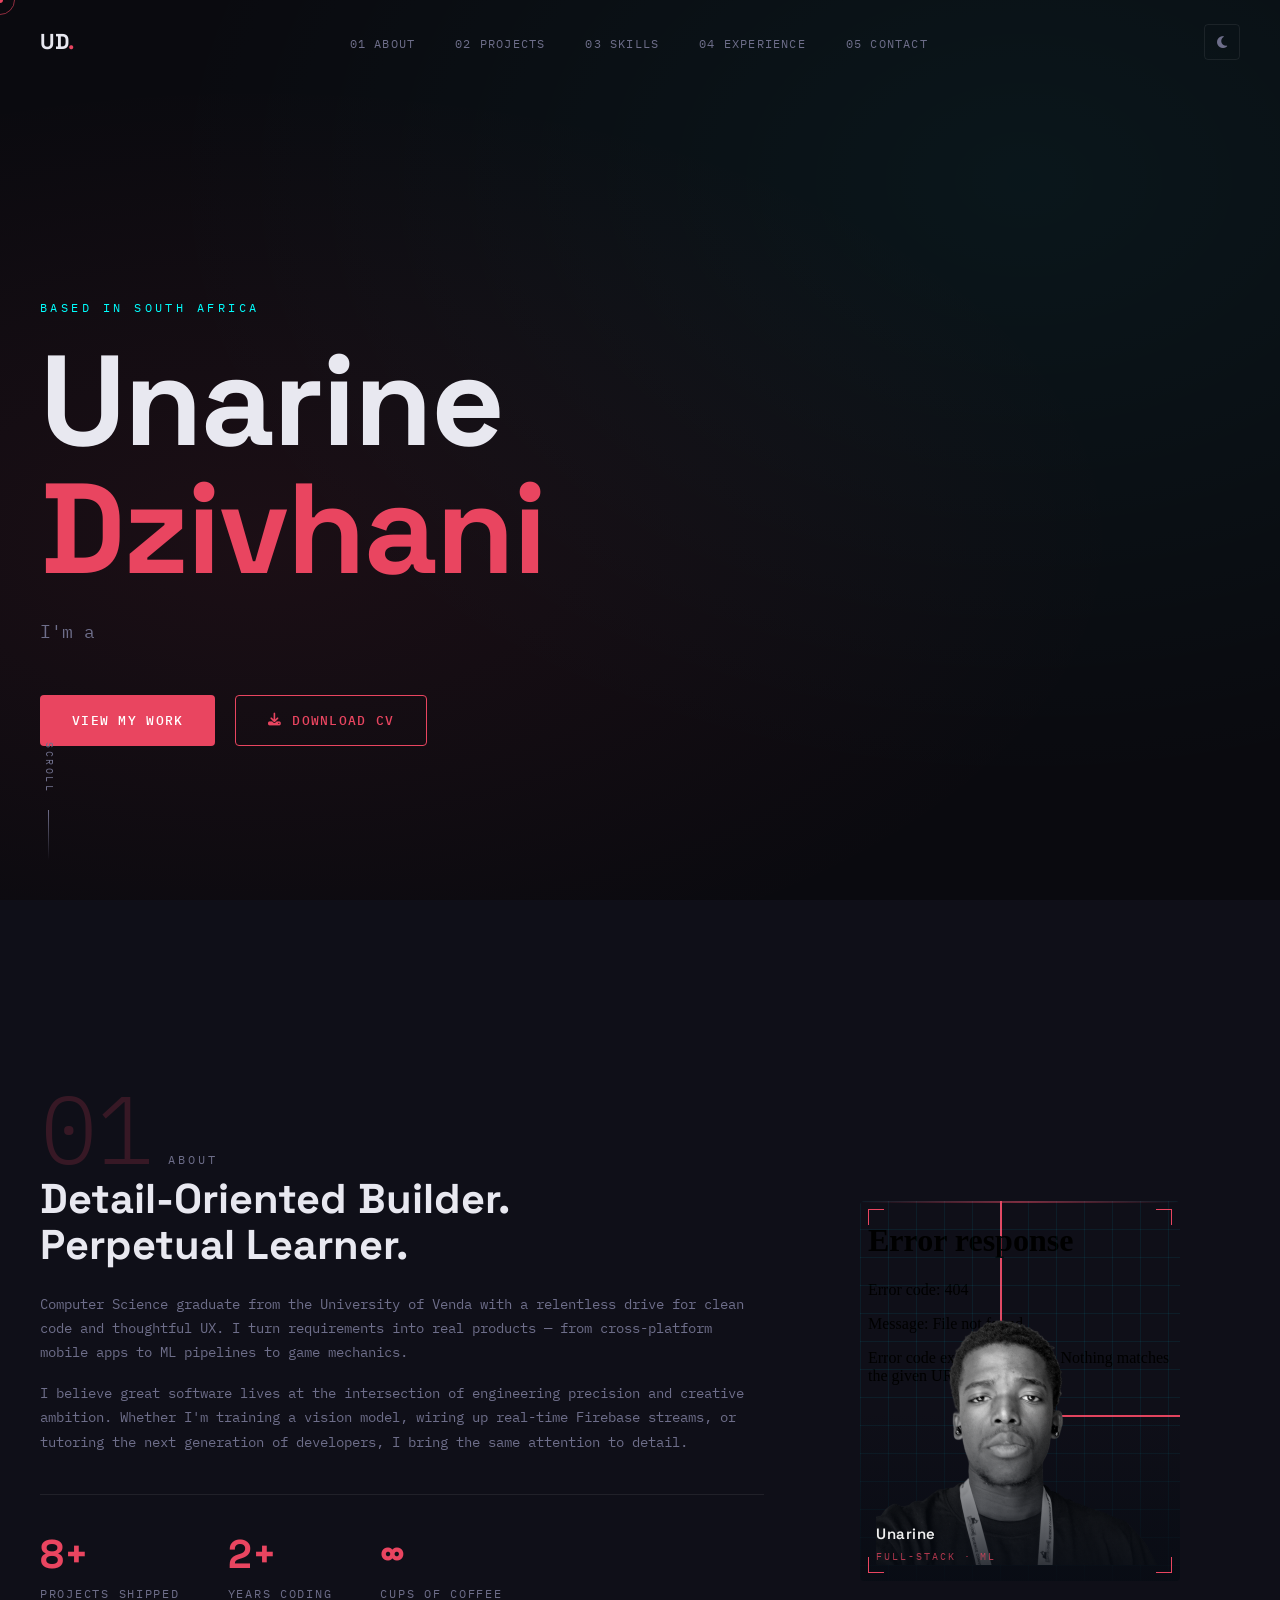
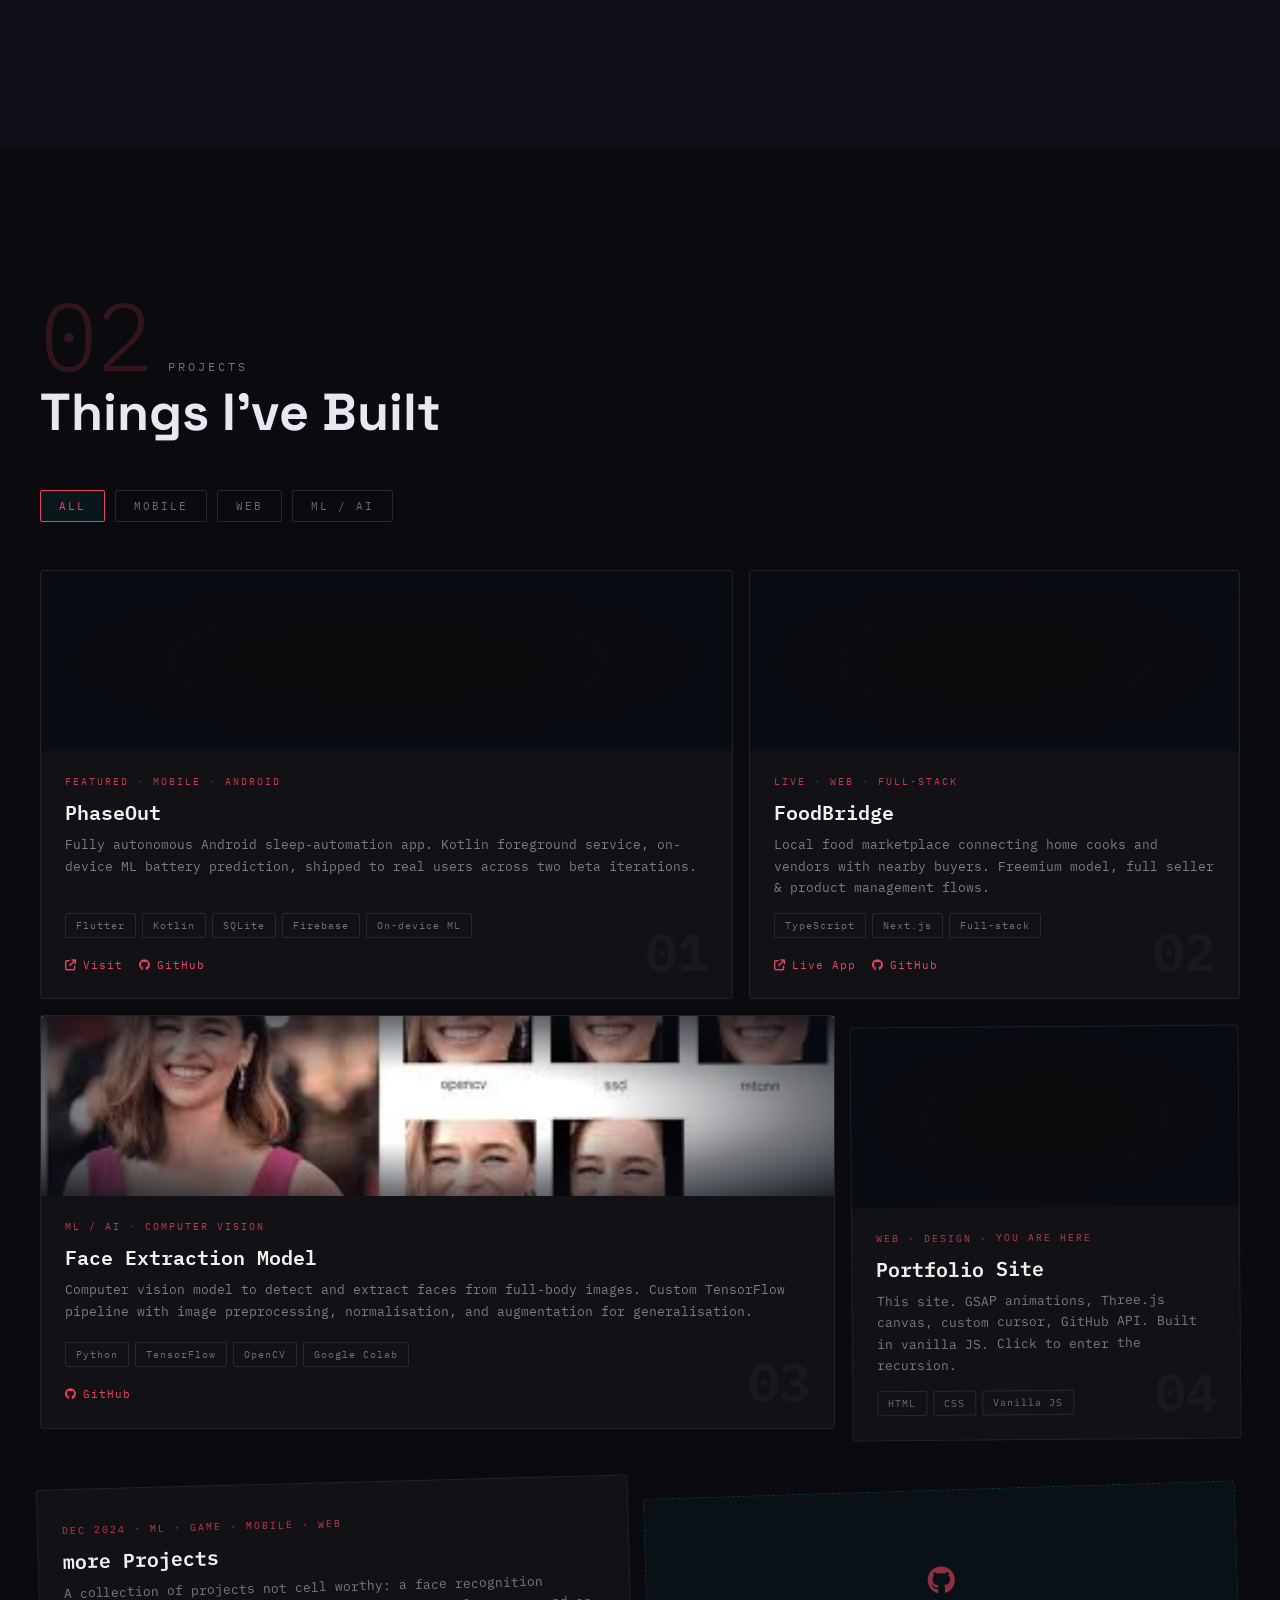
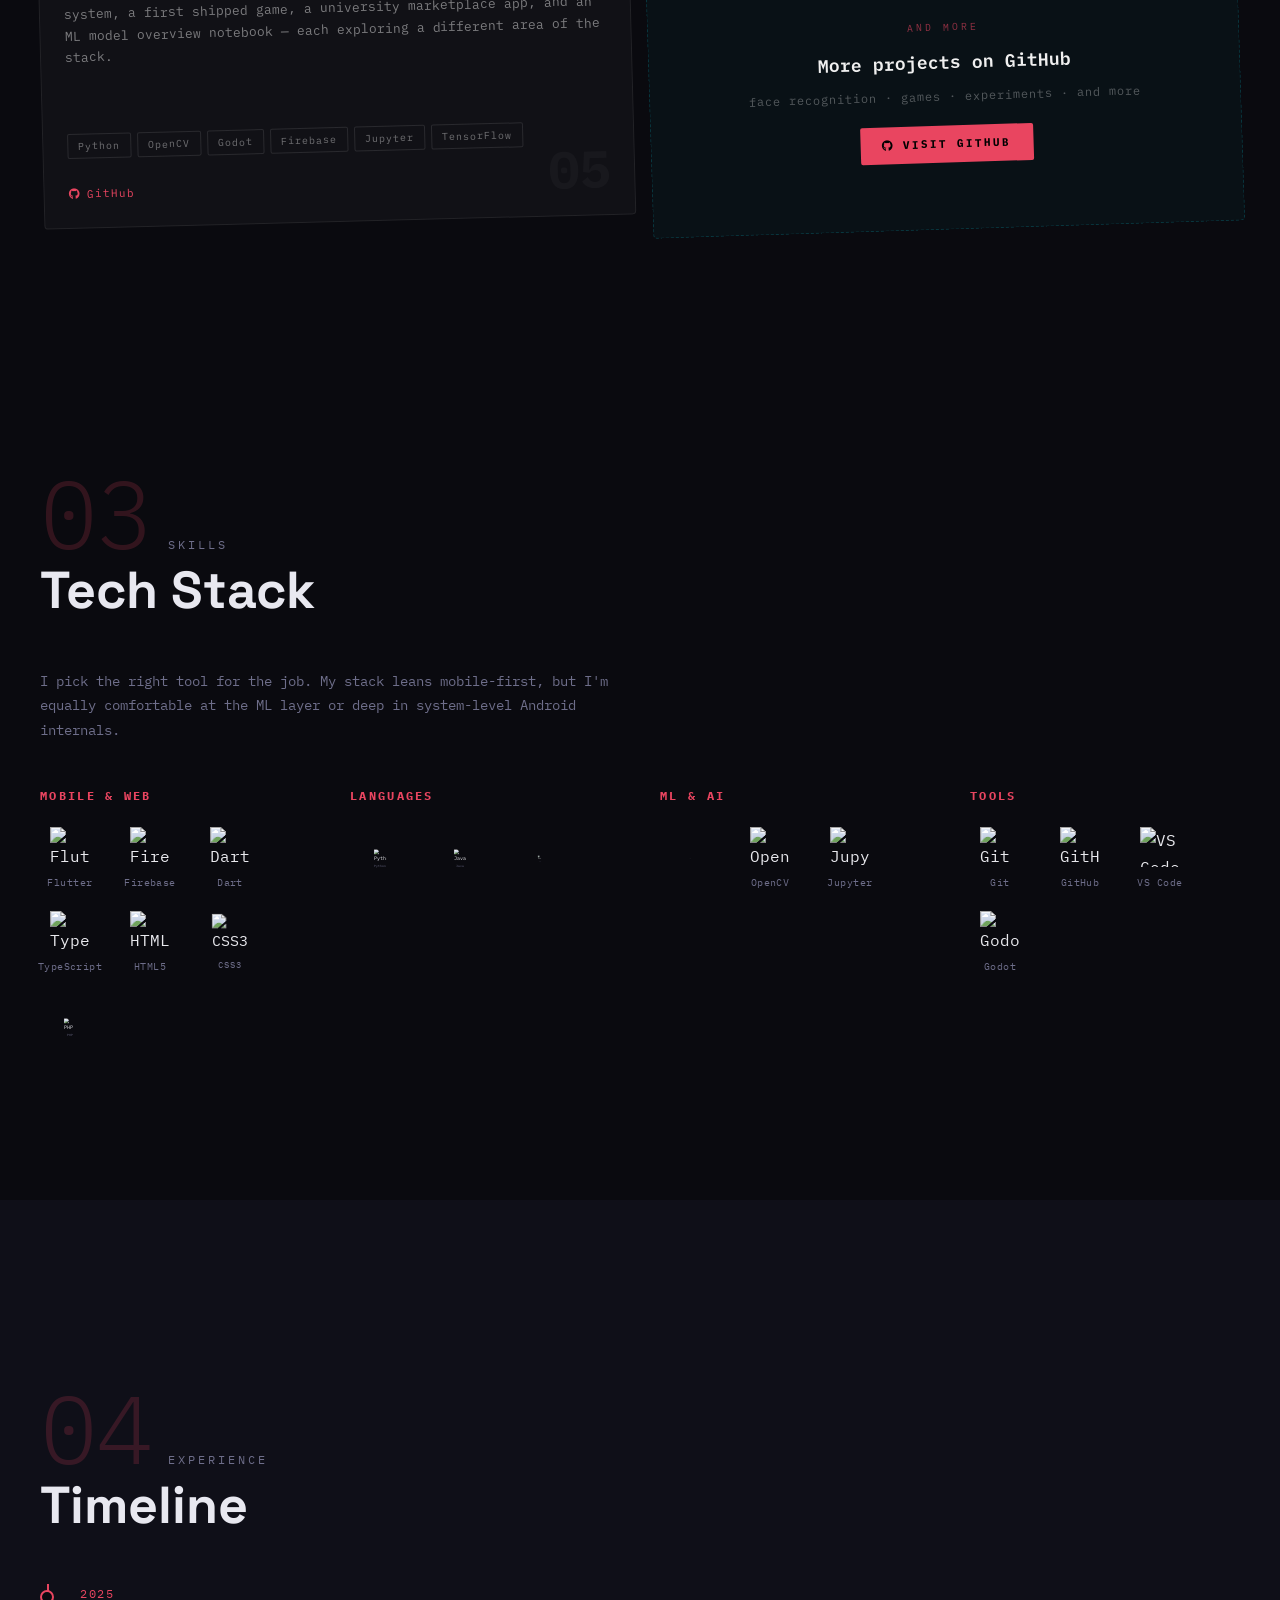
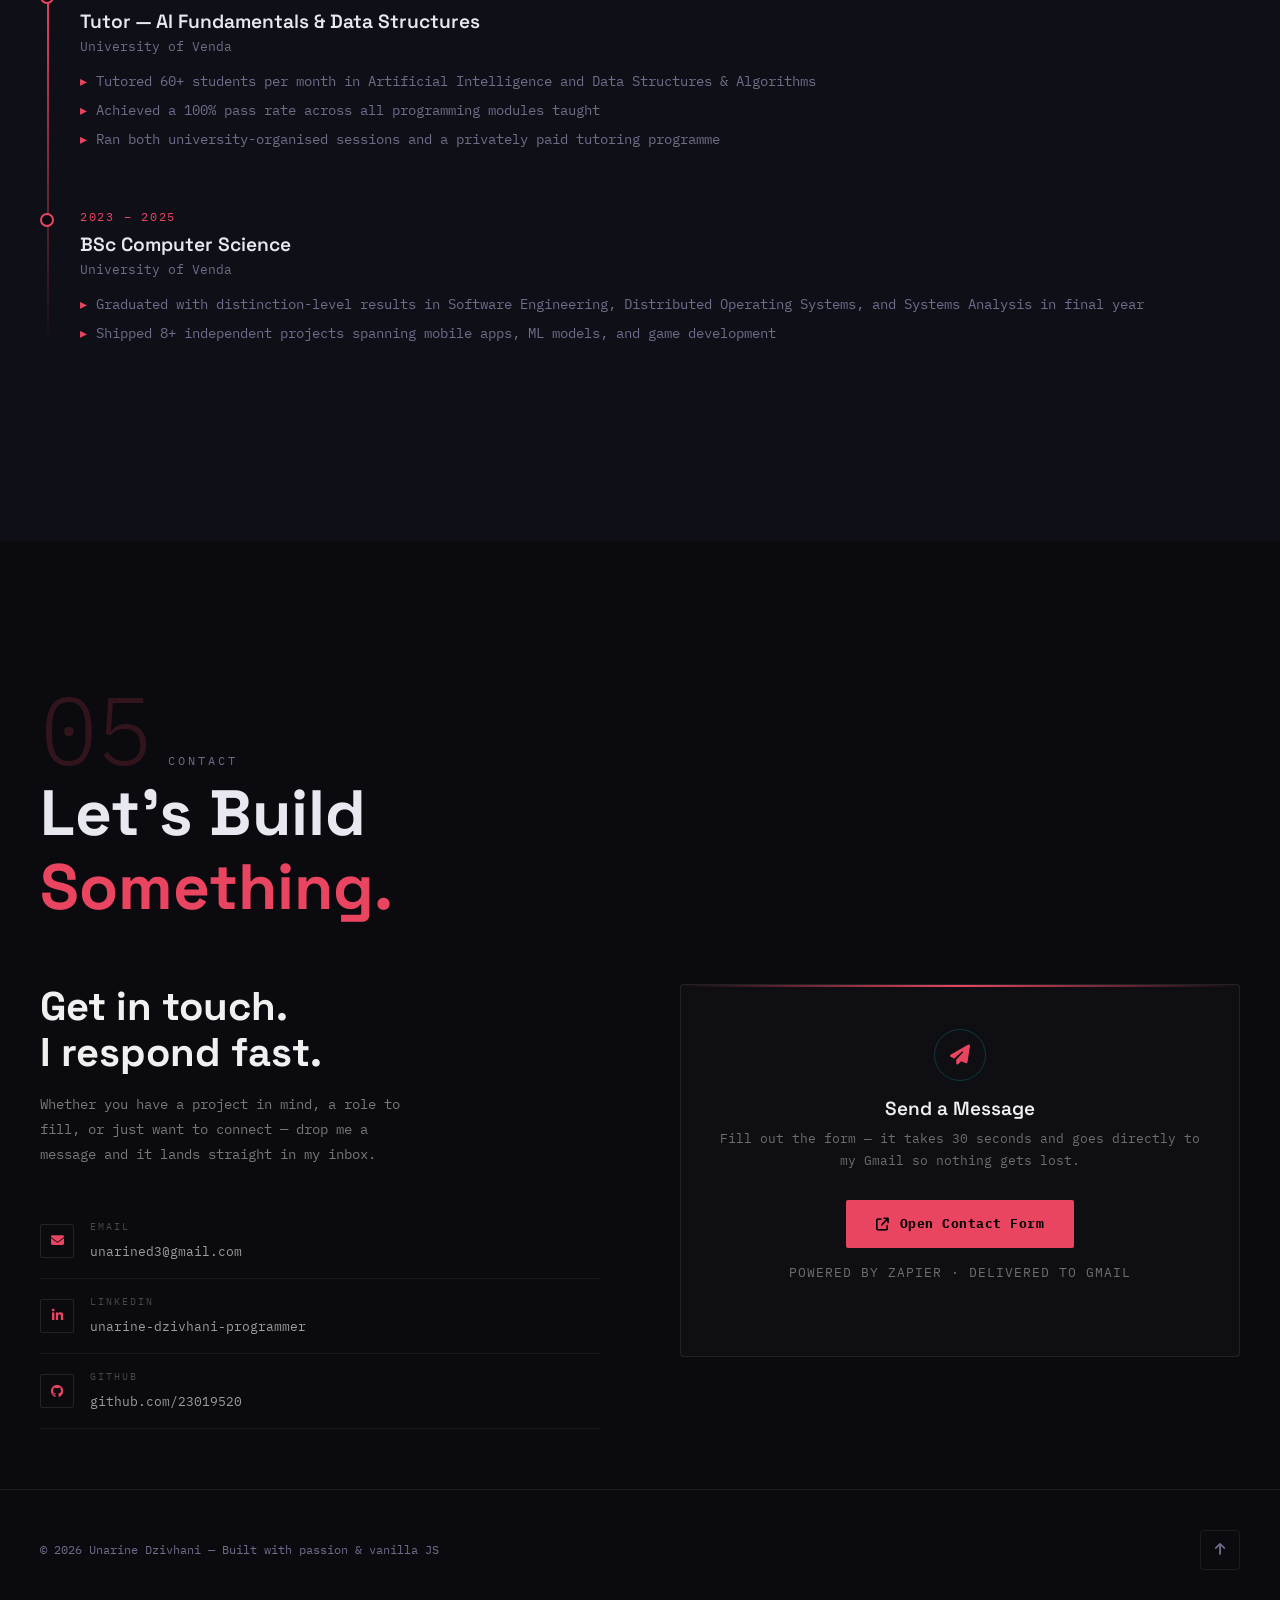
==== commit 5bfb4802: "Refactor CSS comments and improve structure" ====
--- a/index.html
+++ b/index.html
@@ -22,6 +22,131 @@
 
   <style>
     /* ══════════════════════════════════════════
+       PHOTO FRAME REDESIGN
+    ══════════════════════════════════════════ */
+    .photo-frame {
+      position: relative;
+      width: 320px;
+      height: 380px;
+      border-radius: 4px;
+      overflow: hidden;
+    }
+
+    /* HTML animation background via iframe */
+    .photo-bg-iframe {
+      position: absolute;
+      inset: 0;
+      width: 100%;
+      height: 100%;
+      border: none;
+      z-index: 0;
+      pointer-events: none;
+      border-radius: 4px;
+    }
+
+    /* Dot-grid overlay */
+    .photo-frame::before {
+      content: '';
+      position: absolute;
+      inset: 0;
+      background-image:
+        linear-gradient(rgba(0,229,255,0.07) 1px, transparent 1px),
+        linear-gradient(90deg, rgba(0,229,255,0.07) 1px, transparent 1px);
+      background-size: 28px 28px;
+      border-radius: 4px;
+      z-index: 1;
+      pointer-events: none;
+    }
+
+    /* Offset accent bar */
+    .photo-frame::after {
+      content: '';
+      position: absolute;
+      left: 0; bottom: -6px;
+      width: 60px; height: 2px;
+      background: var(--accent, #00e5ff);
+      z-index: 6;
+    }
+
+    /* Profile image — transparent PNG floats above iframe */
+    .photo-frame img {
+      position: absolute;
+      inset: 16px;
+      width: calc(100% - 32px);
+      height: calc(100% - 32px);
+      object-fit: cover;
+      object-position: top center;
+      z-index: 2;
+      border-radius: 2px;
+    }
+
+    /* Corner brackets */
+    .corner-bracket {
+      position: absolute;
+      width: 16px;
+      height: 16px;
+      z-index: 4;
+    }
+    .corner-bracket.tl { top: 8px;  left: 8px;  border-top: 1px solid var(--accent,#00e5ff); border-left: 1px solid var(--accent,#00e5ff); }
+    .corner-bracket.tr { top: 8px;  right: 8px; border-top: 1px solid var(--accent,#00e5ff); border-right: 1px solid var(--accent,#00e5ff); }
+    .corner-bracket.bl { bottom: 8px; left: 8px;  border-bottom: 1px solid var(--accent,#00e5ff); border-left: 1px solid var(--accent,#00e5ff); }
+    .corner-bracket.br { bottom: 8px; right: 8px; border-bottom: 1px solid var(--accent,#00e5ff); border-right: 1px solid var(--accent,#00e5ff); }
+
+    /* Bottom vignette */
+    .photo-vignette {
+      position: absolute;
+      bottom: 0; left: 0; right: 0;
+      height: 45%;
+      background: linear-gradient(to top, rgba(8,12,20,0.9) 0%, transparent 100%);
+      z-index: 3;
+      pointer-events: none;
+    }
+
+    /* Name label */
+    .photo-label {
+      position: absolute;
+      bottom: 16px;
+      left: 16px;
+      z-index: 5;
+      display: flex;
+      flex-direction: column;
+      gap: 2px;
+    }
+    .photo-label-name {
+      font-family: 'Space Grotesk', sans-serif;
+      font-size: 15px;
+      font-weight: 600;
+      color: #f0f0f0;
+      letter-spacing: 0.5px;
+    }
+    .photo-label-role {
+      font-family: 'IBM Plex Mono', monospace;
+      font-size: 10px;
+      letter-spacing: 2px;
+      text-transform: uppercase;
+      color: var(--accent, #00e5ff);
+      opacity: 0.75;
+    }
+
+    /* Scan line animation */
+    .photo-scan {
+      position: absolute;
+      top: 0; left: 0; right: 0;
+      height: 2px;
+      background: linear-gradient(90deg, transparent, var(--accent,#00e5ff), transparent);
+      opacity: 0.5;
+      z-index: 5;
+      animation: scanMove 3s ease-in-out infinite;
+      pointer-events: none;
+    }
+    @keyframes scanMove {
+      0%   { top: 0%;   opacity: 0; }
+      10%  { opacity: 0.5; }
+      90%  { opacity: 0.5; }
+      100% { top: 100%; opacity: 0; }
+    }
+
+    /* ══════════════════════════════════════════
        PROJECTS — BENTO GRID
     ══════════════════════════════════════════ */
     .projects-section { padding: 100px 0; }
@@ -57,7 +182,7 @@
       gap: 16px;
     }
 
-    /* ── Card base ── */
+    /* Card base */
     .project-card {
       position: relative;
       overflow: hidden;
@@ -97,7 +222,7 @@
     }
     .project-card:hover .project-accent-line { transform: scaleX(1); }
 
-    /* ── Preview area with vignette ── */
+    /* Preview area */
     .proj-preview-wrap {
       position: relative;
       height: 180px;
@@ -170,7 +295,7 @@
     }
     .project-card:hover .proj-cover-img { transform: scale(1.04); }
 
-    /* ── Placeholder preview (for cards with no image/url) ── */
+    /* Placeholder */
     .proj-placeholder {
       width: 100%;
       height: 100%;
@@ -186,7 +311,7 @@
       color: var(--accent, #00e5ff);
     }
 
-    /* ── Card body ── */
+    /* Card body */
     .proj-body {
       padding: 22px 24px 24px;
       display: flex;
@@ -262,7 +387,7 @@
       user-select: none;
     }
 
-    /* ── "More projects" banner card ── */
+    /* More projects banner card */
     .project-card.more-card {
       background: rgba(0,229,255,0.03);
       border: 1px dashed rgba(0,229,255,0.18);
@@ -284,11 +409,7 @@
       transform: translateY(-3px);
       box-shadow: 0 16px 48px rgba(0,0,0,0.4);
     }
-    .more-card-icon {
-      font-size: 28px;
-      color: var(--accent, #00e5ff);
-      opacity: 0.6;
-    }
+    .more-card-icon { font-size: 28px; color: var(--accent, #00e5ff); opacity: 0.6; }
     .more-card-label {
       font-family: 'IBM Plex Mono', monospace;
       font-size: 10px;
@@ -297,12 +418,7 @@
       color: var(--accent, #00e5ff);
       opacity: 0.6;
     }
-    .more-card-heading {
-      font-size: 18px;
-      font-weight: 600;
-      color: #f0f0f0;
-      line-height: 1.3;
-    }
+    .more-card-heading { font-size: 18px; font-weight: 600; color: #f0f0f0; line-height: 1.3; }
     .more-card-sub {
       font-size: 12px;
       color: rgba(255,255,255,0.3);
@@ -375,7 +491,7 @@
     }
     @keyframes spin {
       from { transform: rotate(0deg); }
-      to { transform: rotate(360deg); }
+      to   { transform: rotate(360deg); }
     }
     .recursion-label {
       font-family: 'IBM Plex Mono', monospace;
@@ -411,11 +527,7 @@
       margin-bottom: 28px;
       line-height: 1.6;
     }
-    .recursion-btns {
-      display: flex;
-      gap: 12px;
-      justify-content: center;
-    }
+    .recursion-btns { display: flex; gap: 12px; justify-content: center; }
     .recursion-btn-primary {
       font-family: 'IBM Plex Mono', monospace;
       font-size: 11px;
@@ -451,7 +563,7 @@
     }
 
     /* ══════════════════════════════════════════
-       CONTACT REDESIGN
+       CONTACT
     ══════════════════════════════════════════ */
     .contact-section { padding: 100px 0 60px; }
     .contact-split {
@@ -677,10 +789,40 @@
           </div>
           <div class="about-photo gsap-about-photo">
             <div class="photo-frame">
+              <!-- HTML animation background -->
+              <iframe
+                class="photo-bg-iframe"
+                src="photo_frame_redesign.html"
+                scrolling="no"
+                frameborder="0"
+                tabindex="-1"
+                aria-hidden="true"
+              ></iframe>
+
+              <!-- Corner brackets -->
+              <div class="corner-bracket tl"></div>
+              <div class="corner-bracket tr"></div>
+              <div class="corner-bracket bl"></div>
+              <div class="corner-bracket br"></div>
+
+              <!-- Transparent B&W profile image -->
               <picture>
                 <source srcset="assets/images/profile.png" type="image/webp" />
                 <img src="assets/images/profile.png" alt="Unarine Dzivhani" loading="lazy" />
               </picture>
+
+              <!-- Bottom vignette -->
+              <div class="photo-vignette"></div>
+
+              <!-- Name label -->
+              <div class="photo-label">
+                <span class="photo-label-name">Unarine</span>
+                <span class="photo-label-role">Full-Stack · ML</span>
+              </div>
+
+              <!-- Scan line -->
+              <div class="photo-scan"></div>
+
               <div class="photo-decoration"></div>
             </div>
           </div>
@@ -702,12 +844,11 @@
           <button class="filter-btn" data-filter="mobile">Mobile</button>
           <button class="filter-btn" data-filter="web">Web</button>
           <button class="filter-btn" data-filter="ml">ML / AI</button>
-
         </div>
 
         <div class="projects-bento" id="projectsGrid">
 
-          <!-- 01 PhaseOut — FEATURED (iframe preview) -->
+          <!-- 01 PhaseOut -->
           <div class="project-card featured" data-category="mobile">
             <div class="project-accent-line"></div>
             <div class="proj-preview-wrap">
@@ -736,7 +877,7 @@
             <div class="project-number">01</div>
           </div>
 
-          <!-- 02 FoodBridge — TALL (iframe preview) -->
+          <!-- 02 FoodBridge -->
           <div class="project-card tall" data-category="web">
             <div class="project-accent-line"></div>
             <div class="proj-preview-wrap">
@@ -763,7 +904,7 @@
             <div class="project-number">02</div>
           </div>
 
-          <!-- 03 Face Extraction — WIDE (image) -->
+          <!-- 03 Face Extraction -->
           <div class="project-card wide" data-category="ml">
             <div class="project-accent-line"></div>
             <div class="proj-preview-wrap">
@@ -787,7 +928,7 @@
             <div class="project-number">03</div>
           </div>
 
-          <!-- 04 Portfolio — SMALL (iframe preview + easter egg) -->
+          <!-- 04 Portfolio — easter egg -->
           <div class="project-card small" data-category="web" id="portfolioCard" style="cursor:pointer;">
             <div class="project-accent-line"></div>
             <div class="proj-preview-wrap">
@@ -810,7 +951,7 @@
             <div class="project-number">04</div>
           </div>
 
-          <!-- 05 December Projects — HALF (single card for all december projects) -->
+          <!-- 05 December Projects -->
           <div class="project-card half" data-category="ml">
             <div class="project-accent-line"></div>
             <div class="proj-body" style="padding-top: 32px;">
@@ -832,7 +973,7 @@
             <div class="project-number">05</div>
           </div>
 
-          <!-- 06 View GitHub — HALF -->
+          <!-- 06 View GitHub -->
           <a href="https://github.com/23019520" target="_blank" rel="noopener"
              class="project-card more-card half" data-category="all">
             <div class="more-card-icon"><i class="fa-brands fa-github"></i></div>
@@ -1009,7 +1150,6 @@
         btn.classList.add('active');
         const filter = btn.dataset.filter;
         document.querySelectorAll('.project-card').forEach(card => {
-          // "more-card" always visible, and "all" filter shows everything
           const isMoreCard = card.classList.contains('more-card');
           if (isMoreCard || filter === 'all') {
             card.classList.remove('hidden');
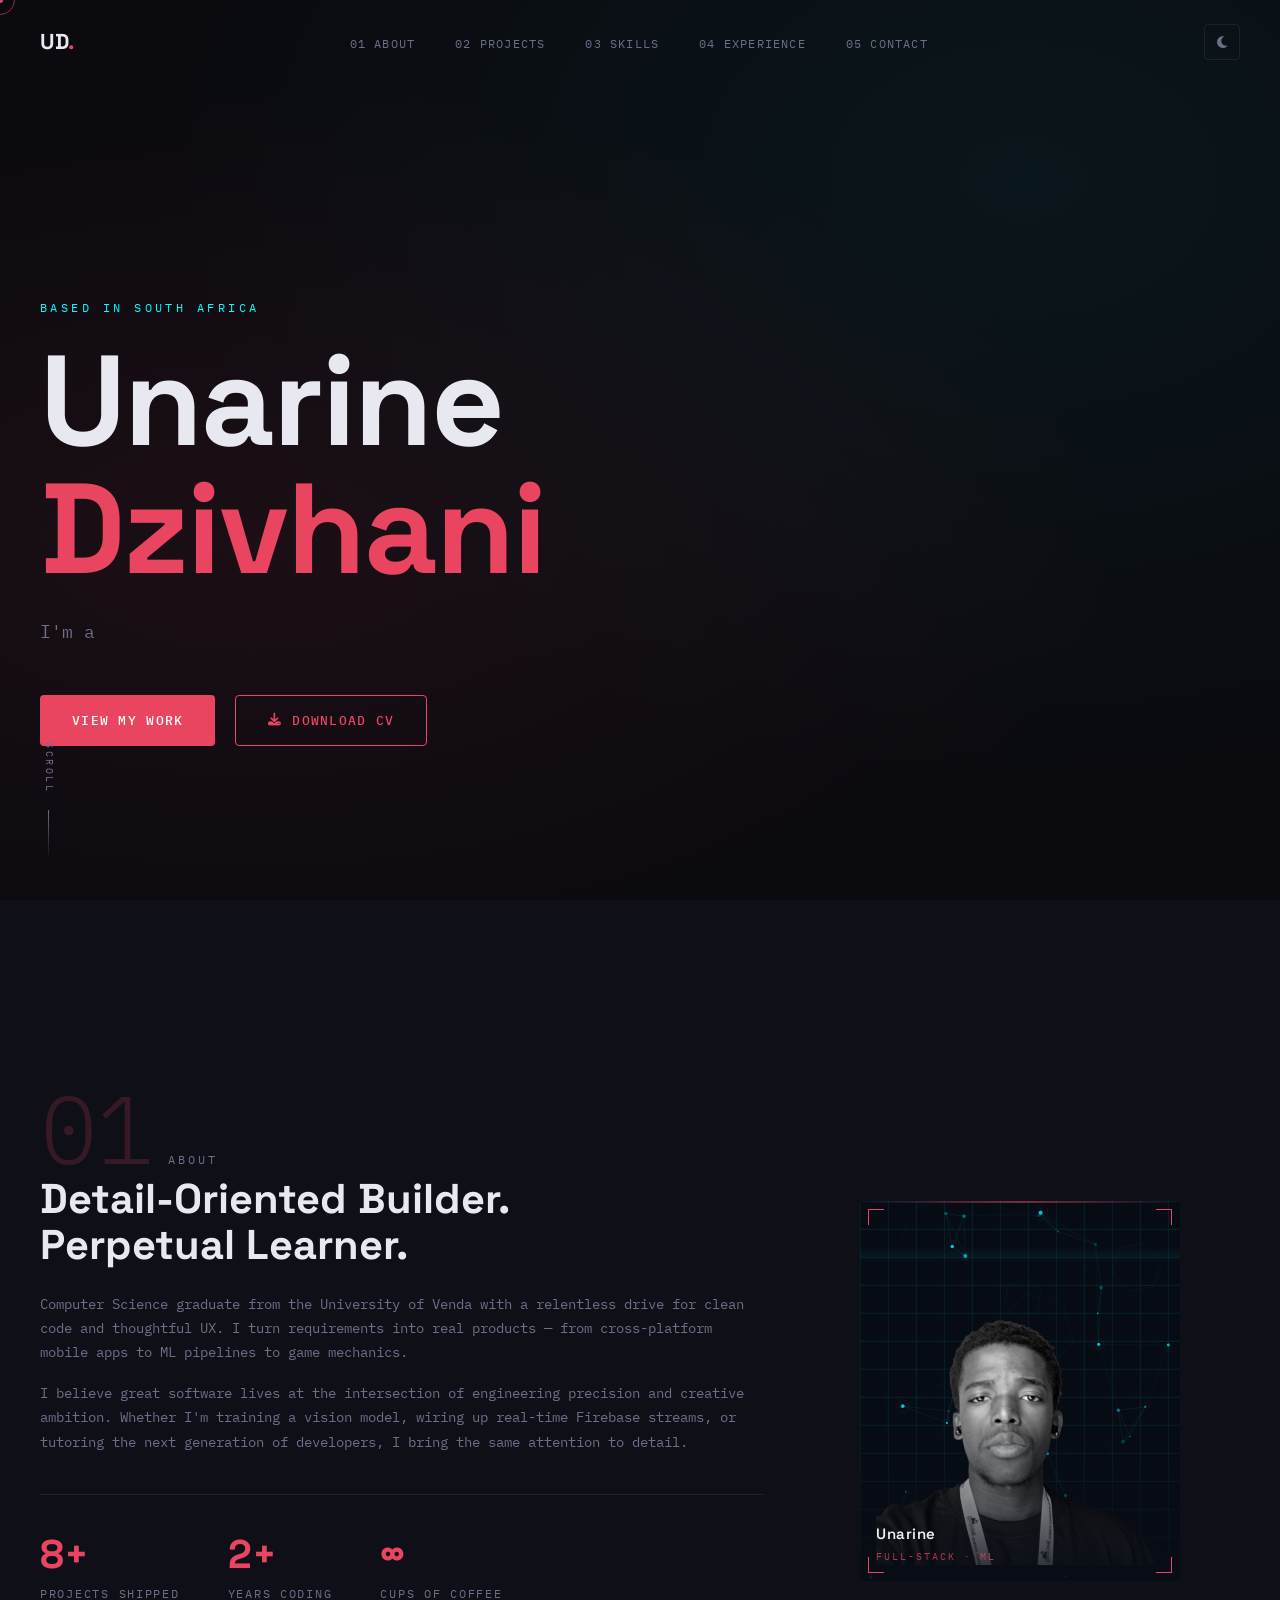
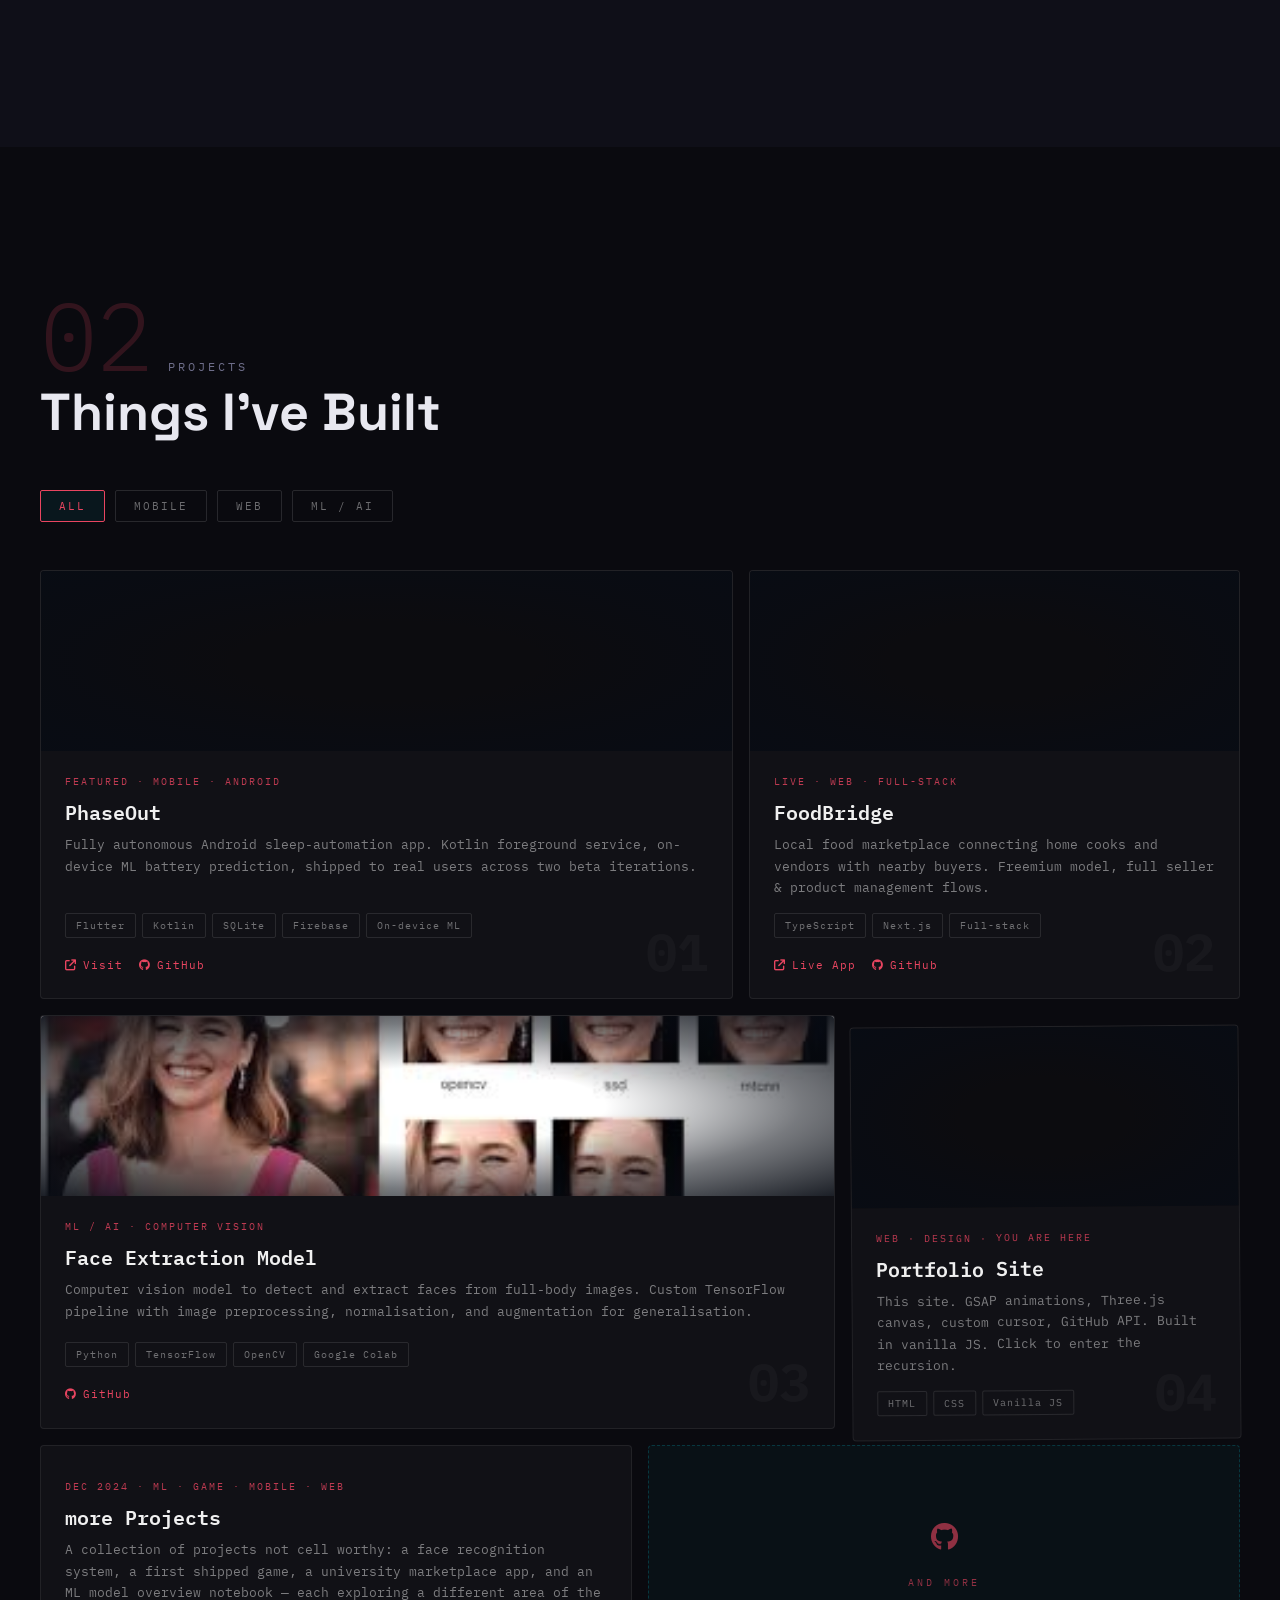
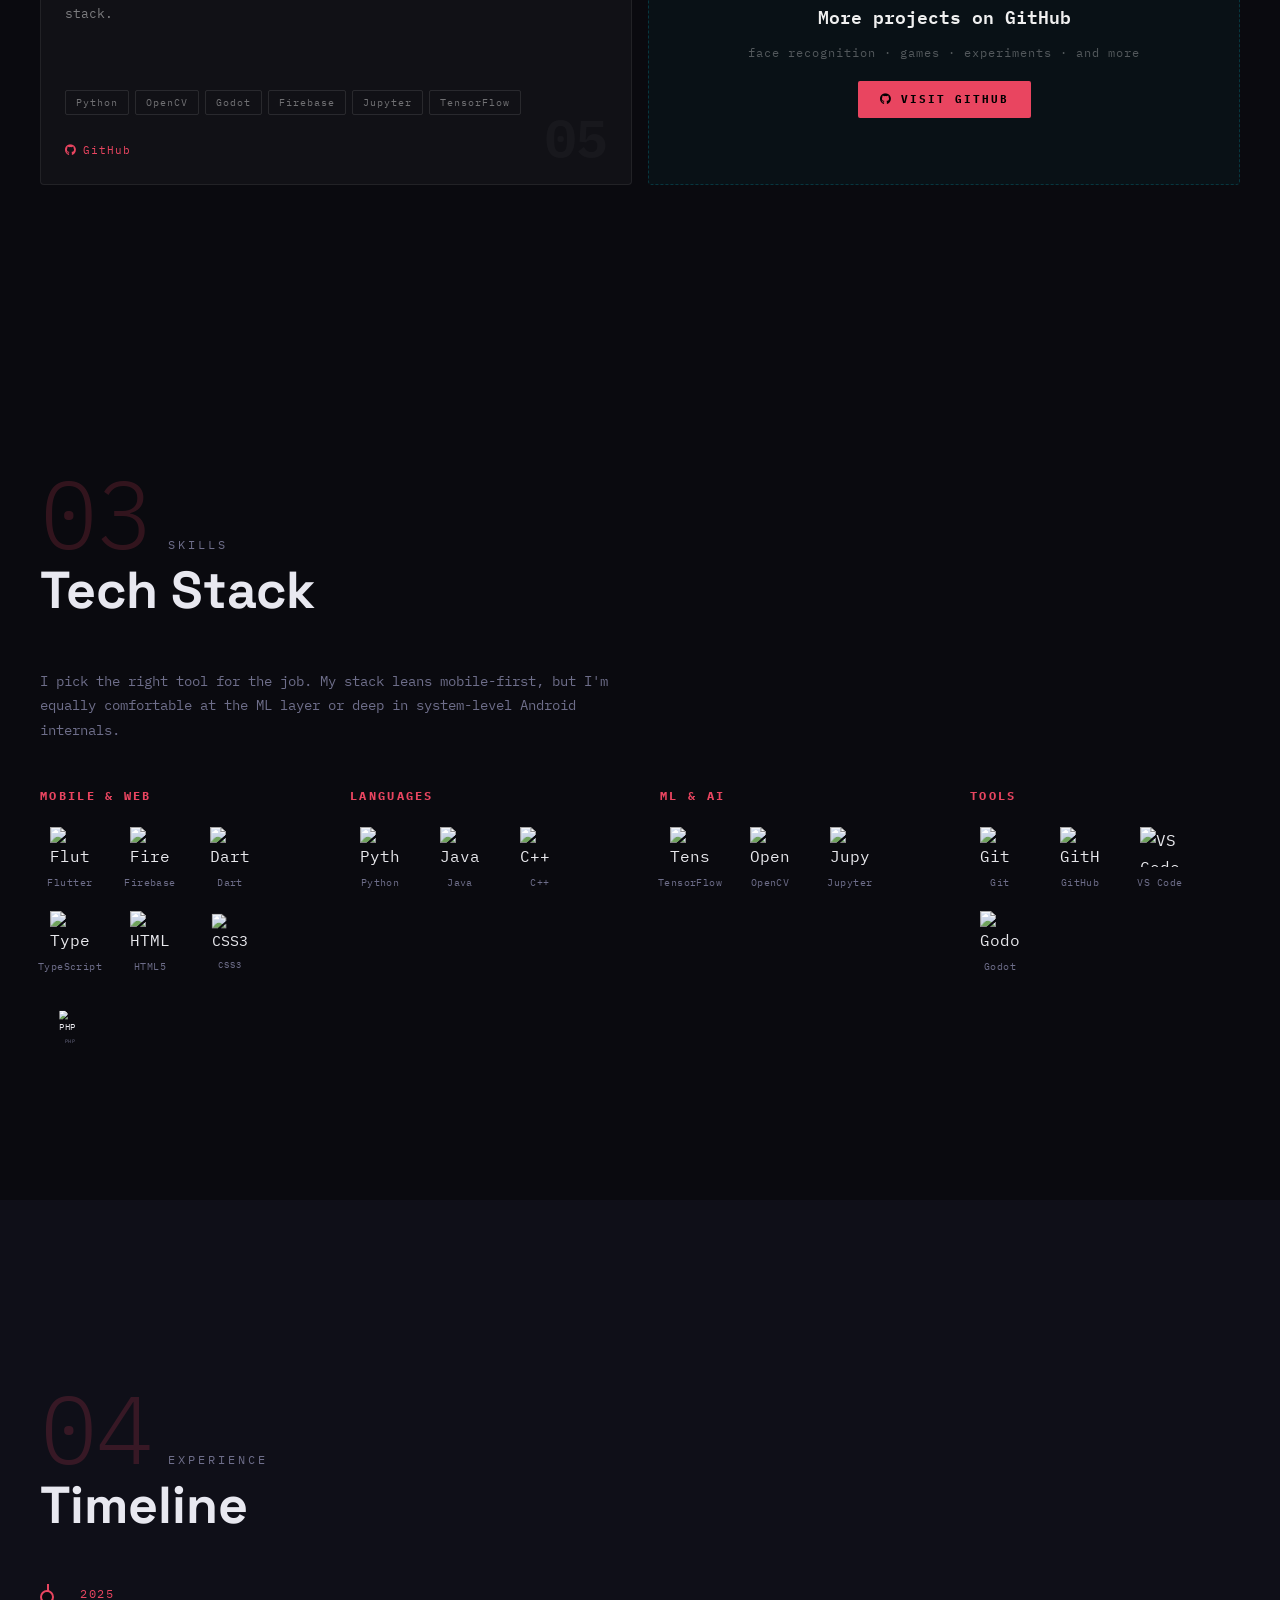
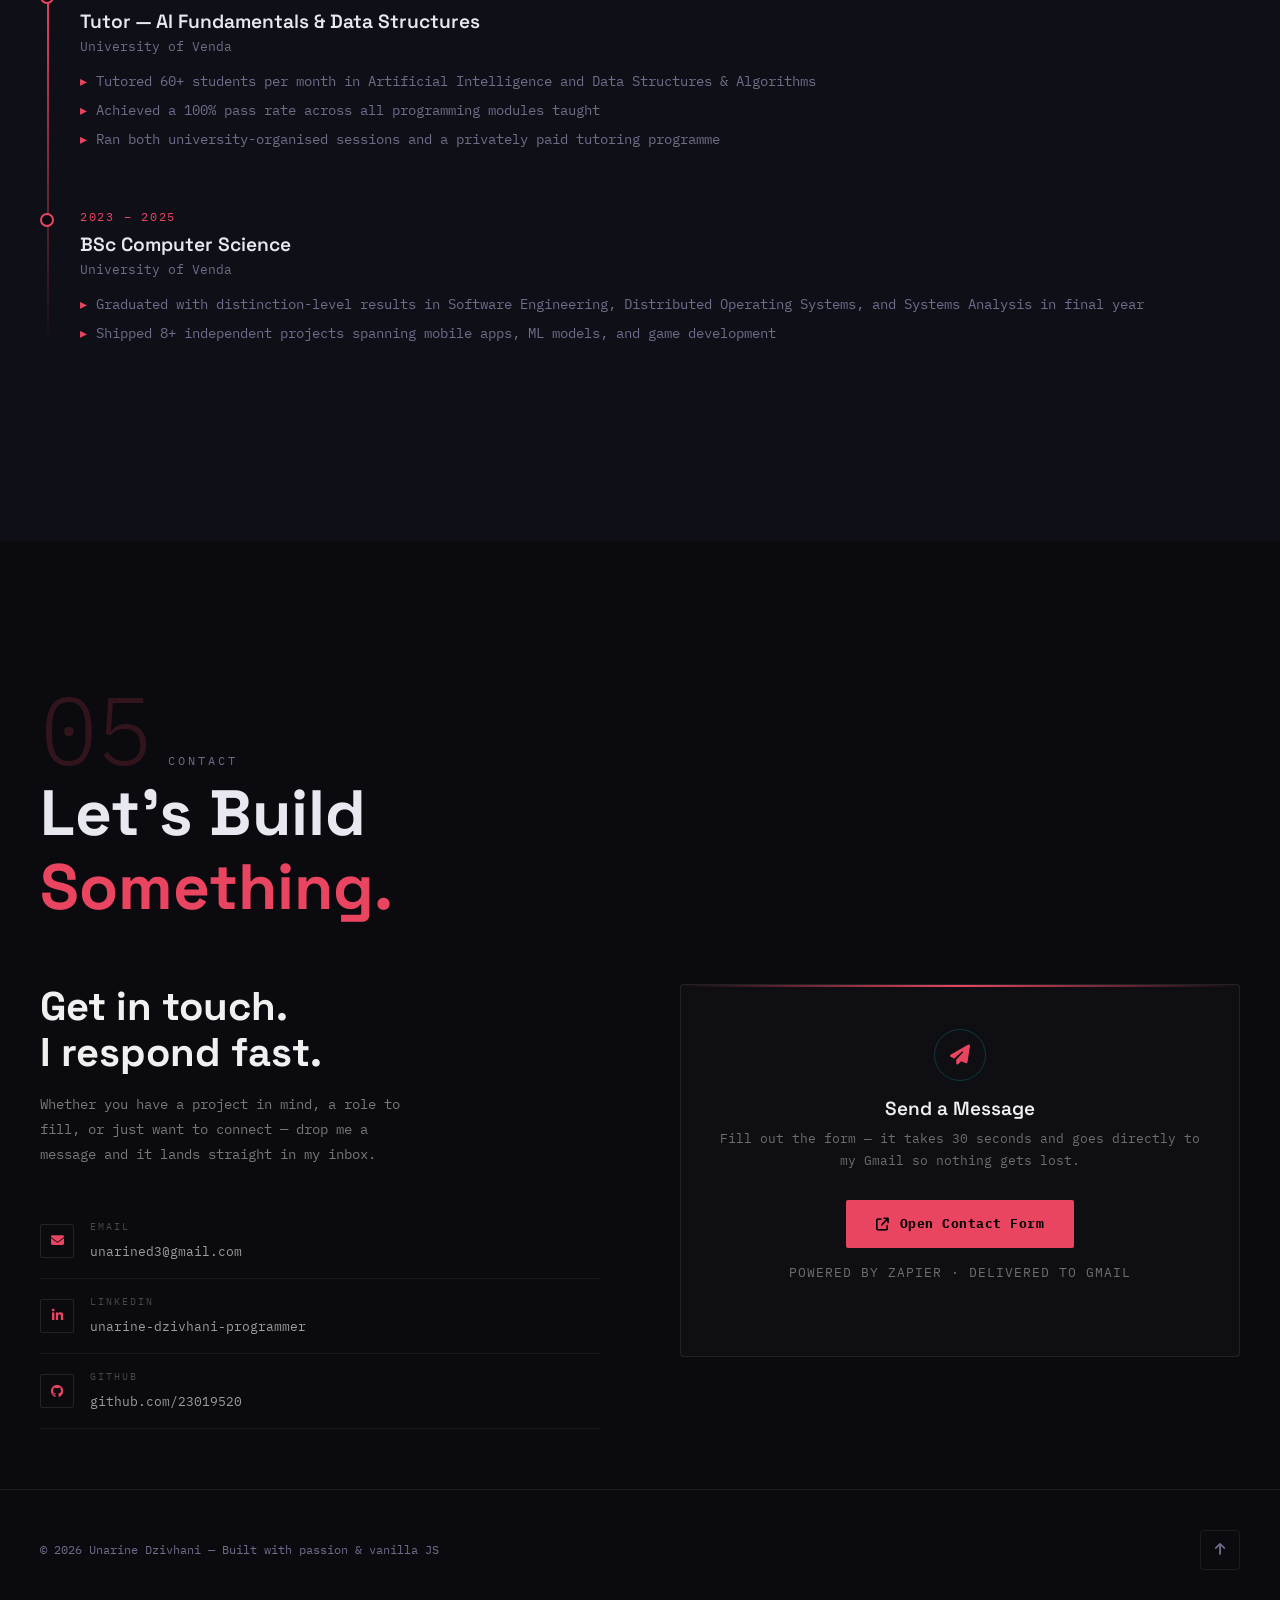
==== commit a534a603: "Update project link in index.html" ====
--- a/index.html
+++ b/index.html
@@ -855,7 +855,7 @@
               <iframe class="proj-iframe" src="https://23019520.github.io/phaseout-privacy/" loading="lazy" sandbox="allow-scripts allow-same-origin"></iframe>
               <div class="proj-preview-vignette"></div>
               <div class="proj-iframe-overlay">
-                <a href="https://23019520.github.io/phaseout-privacy/" target="_blank" rel="noopener" class="proj-visit-btn">Visit Site</a>
+                <a href="https://phaseout.unarine.com/" target="_blank" rel="noopener" class="proj-visit-btn">Visit Site</a>
               </div>
             </div>
             <div class="proj-body">
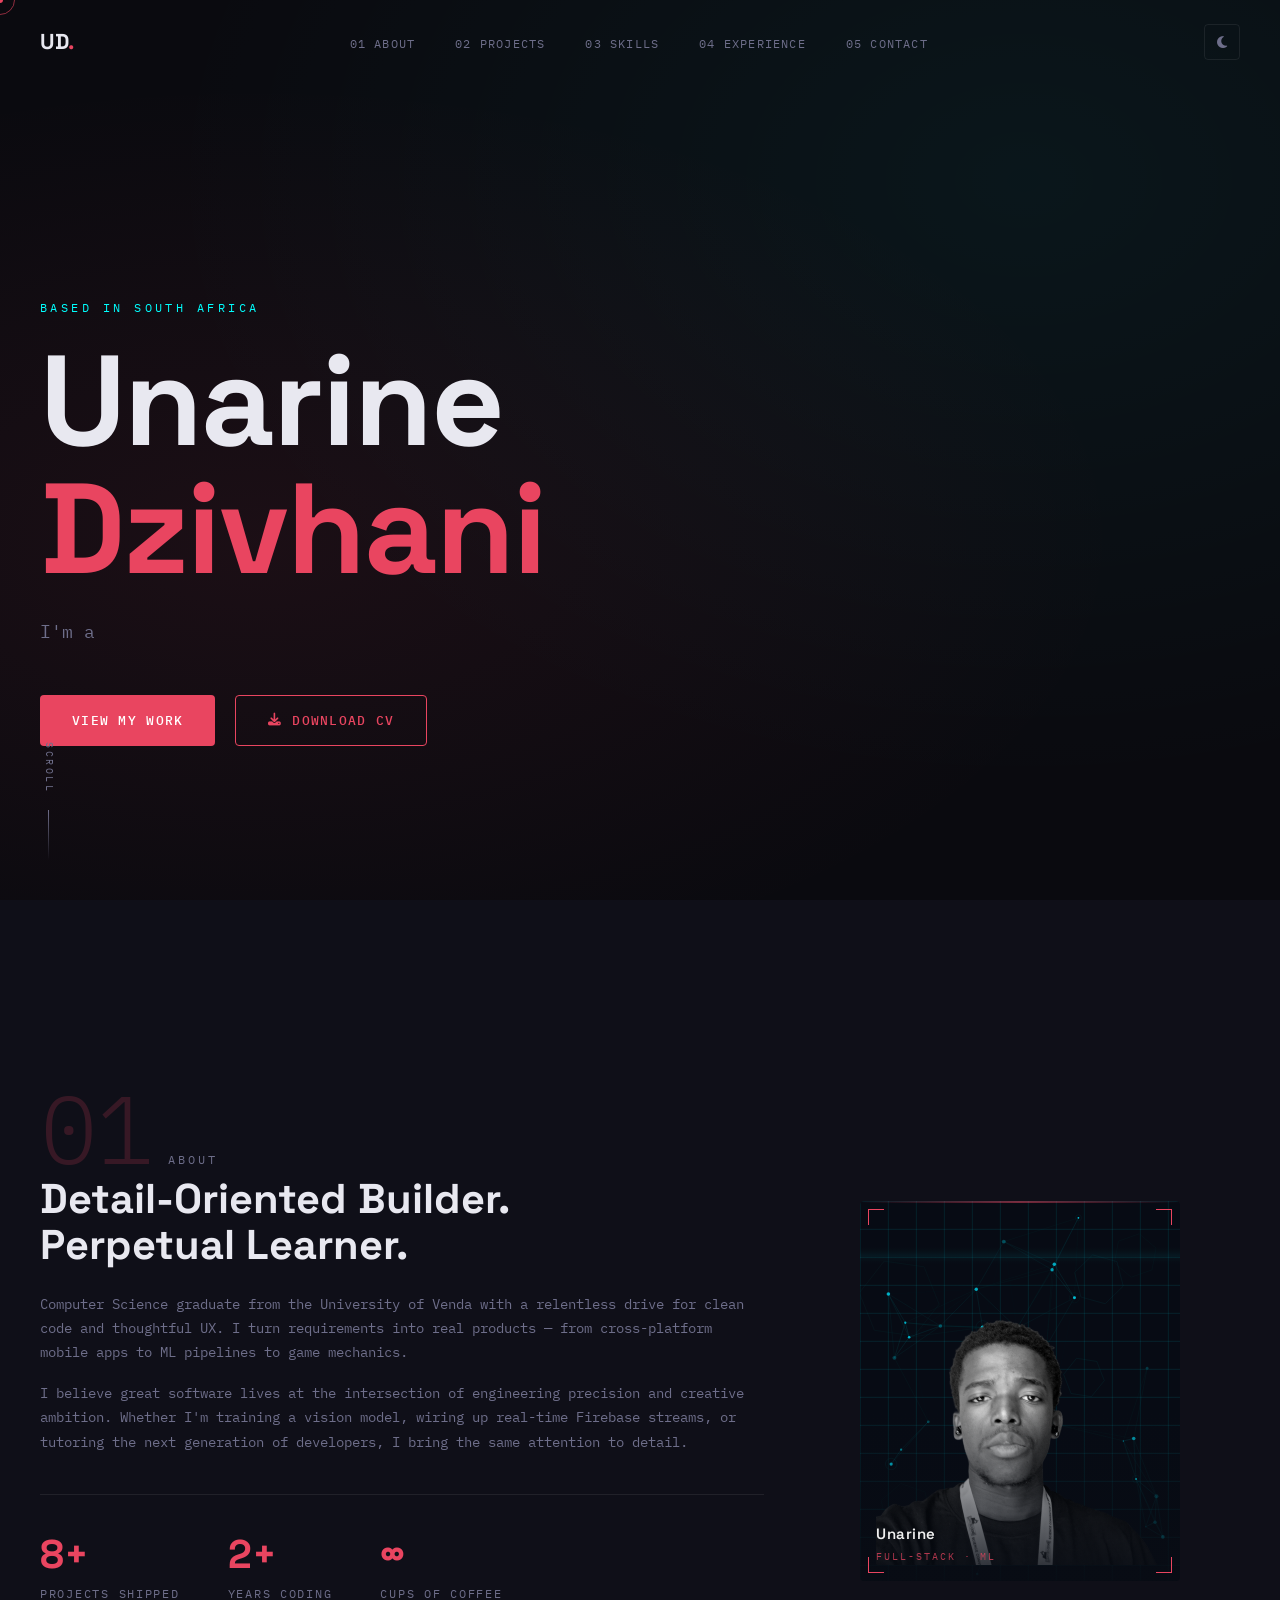
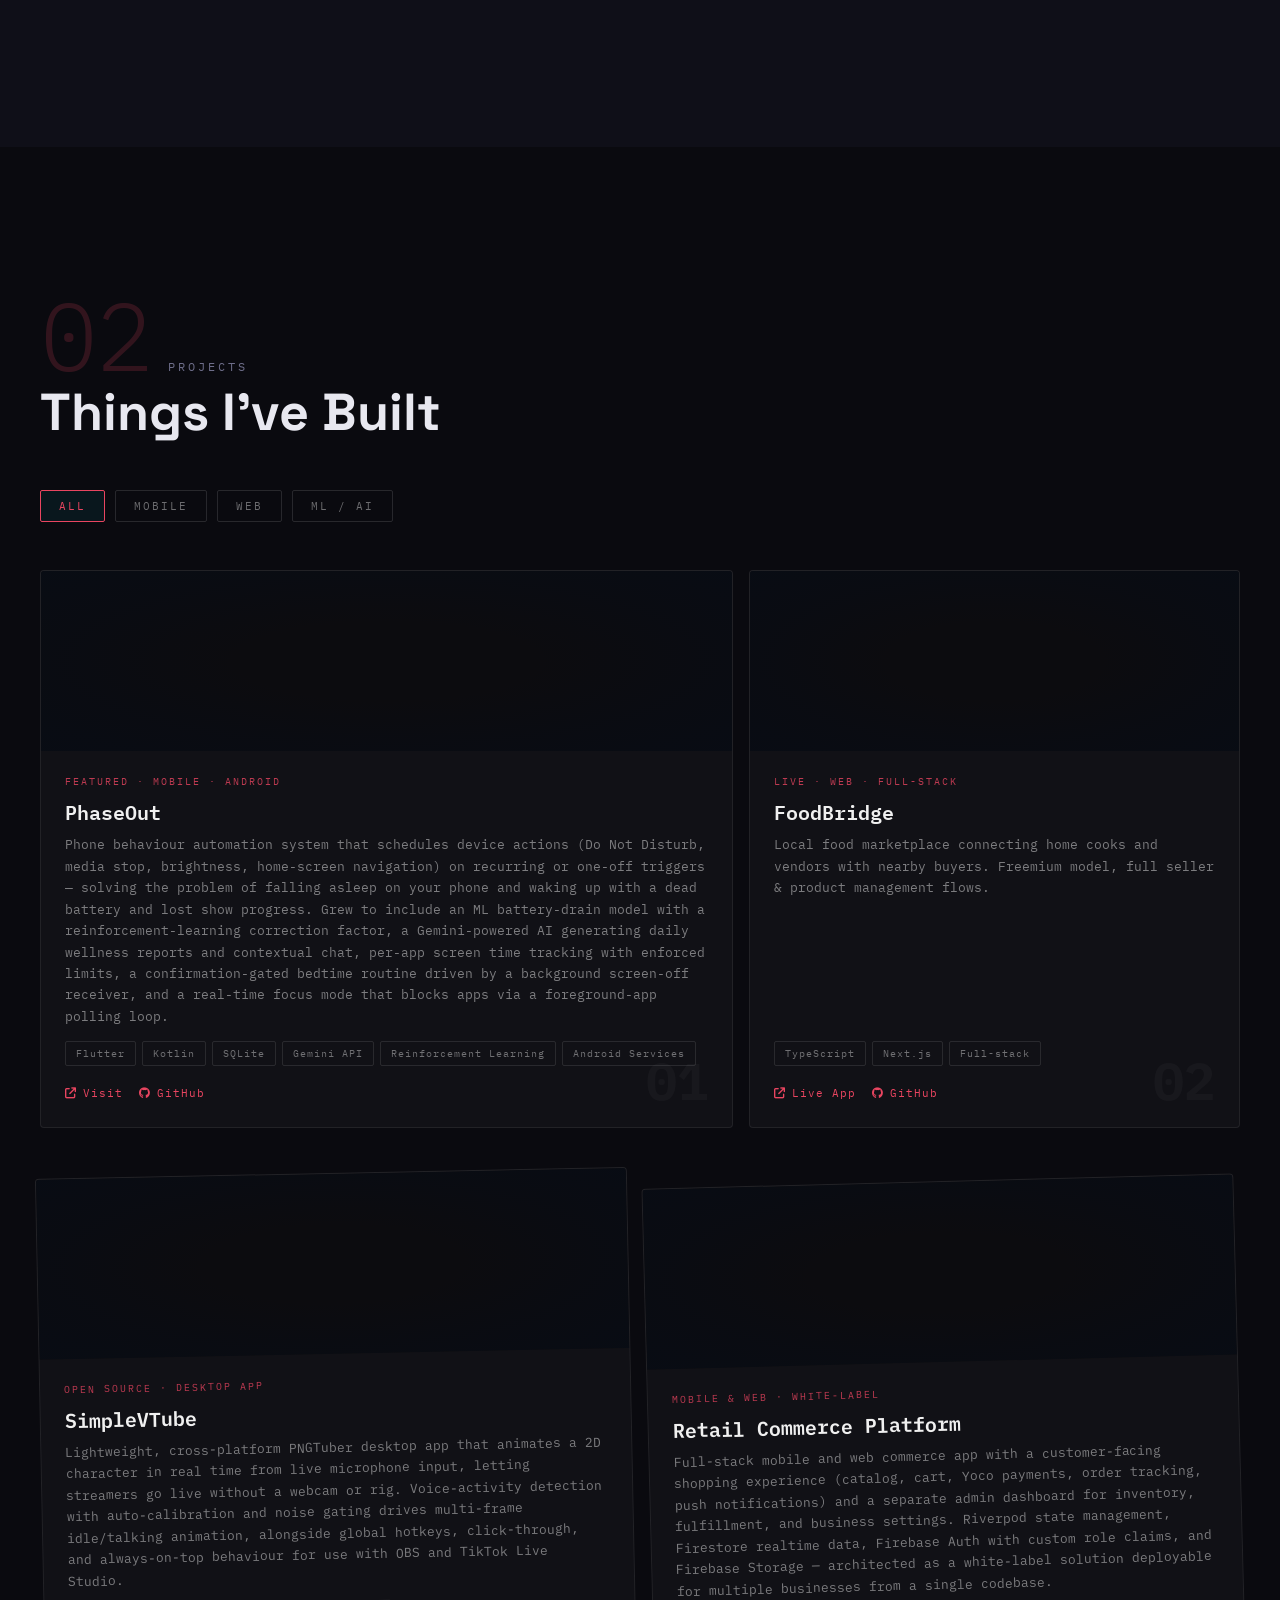
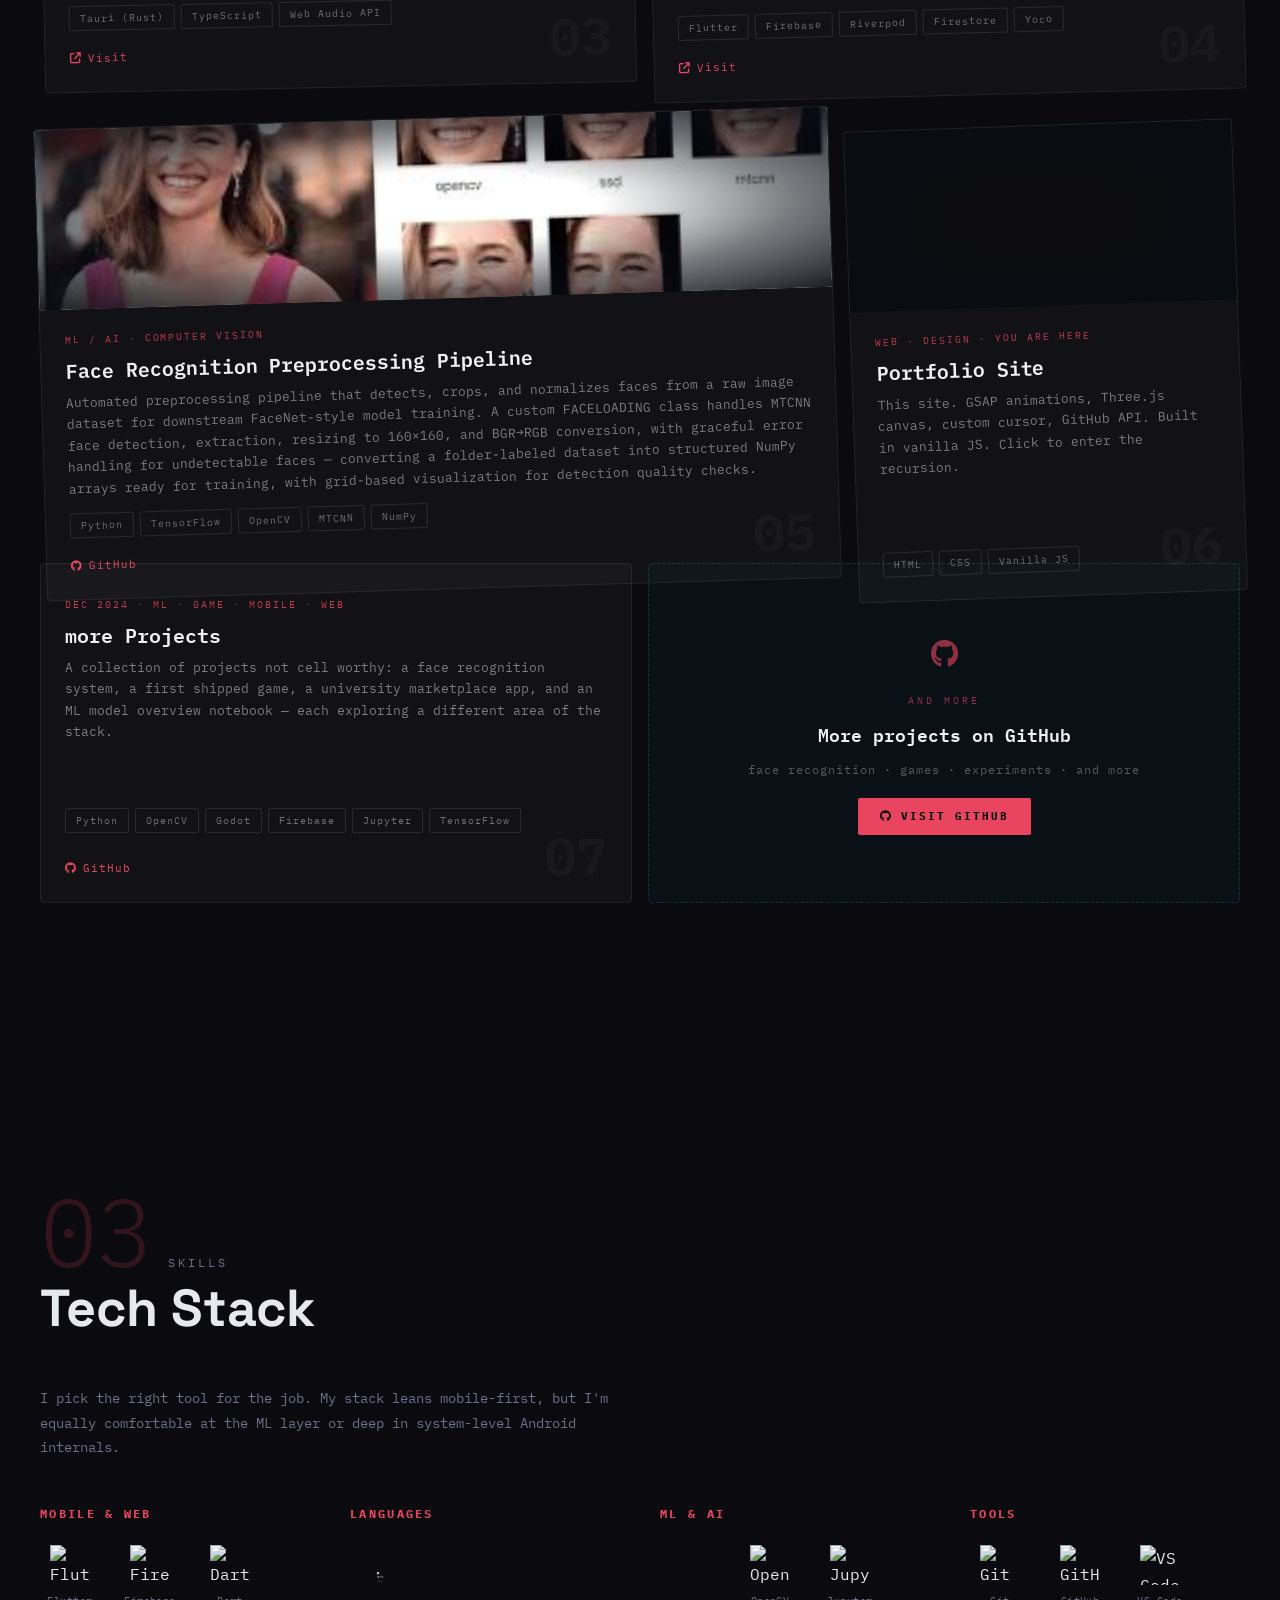
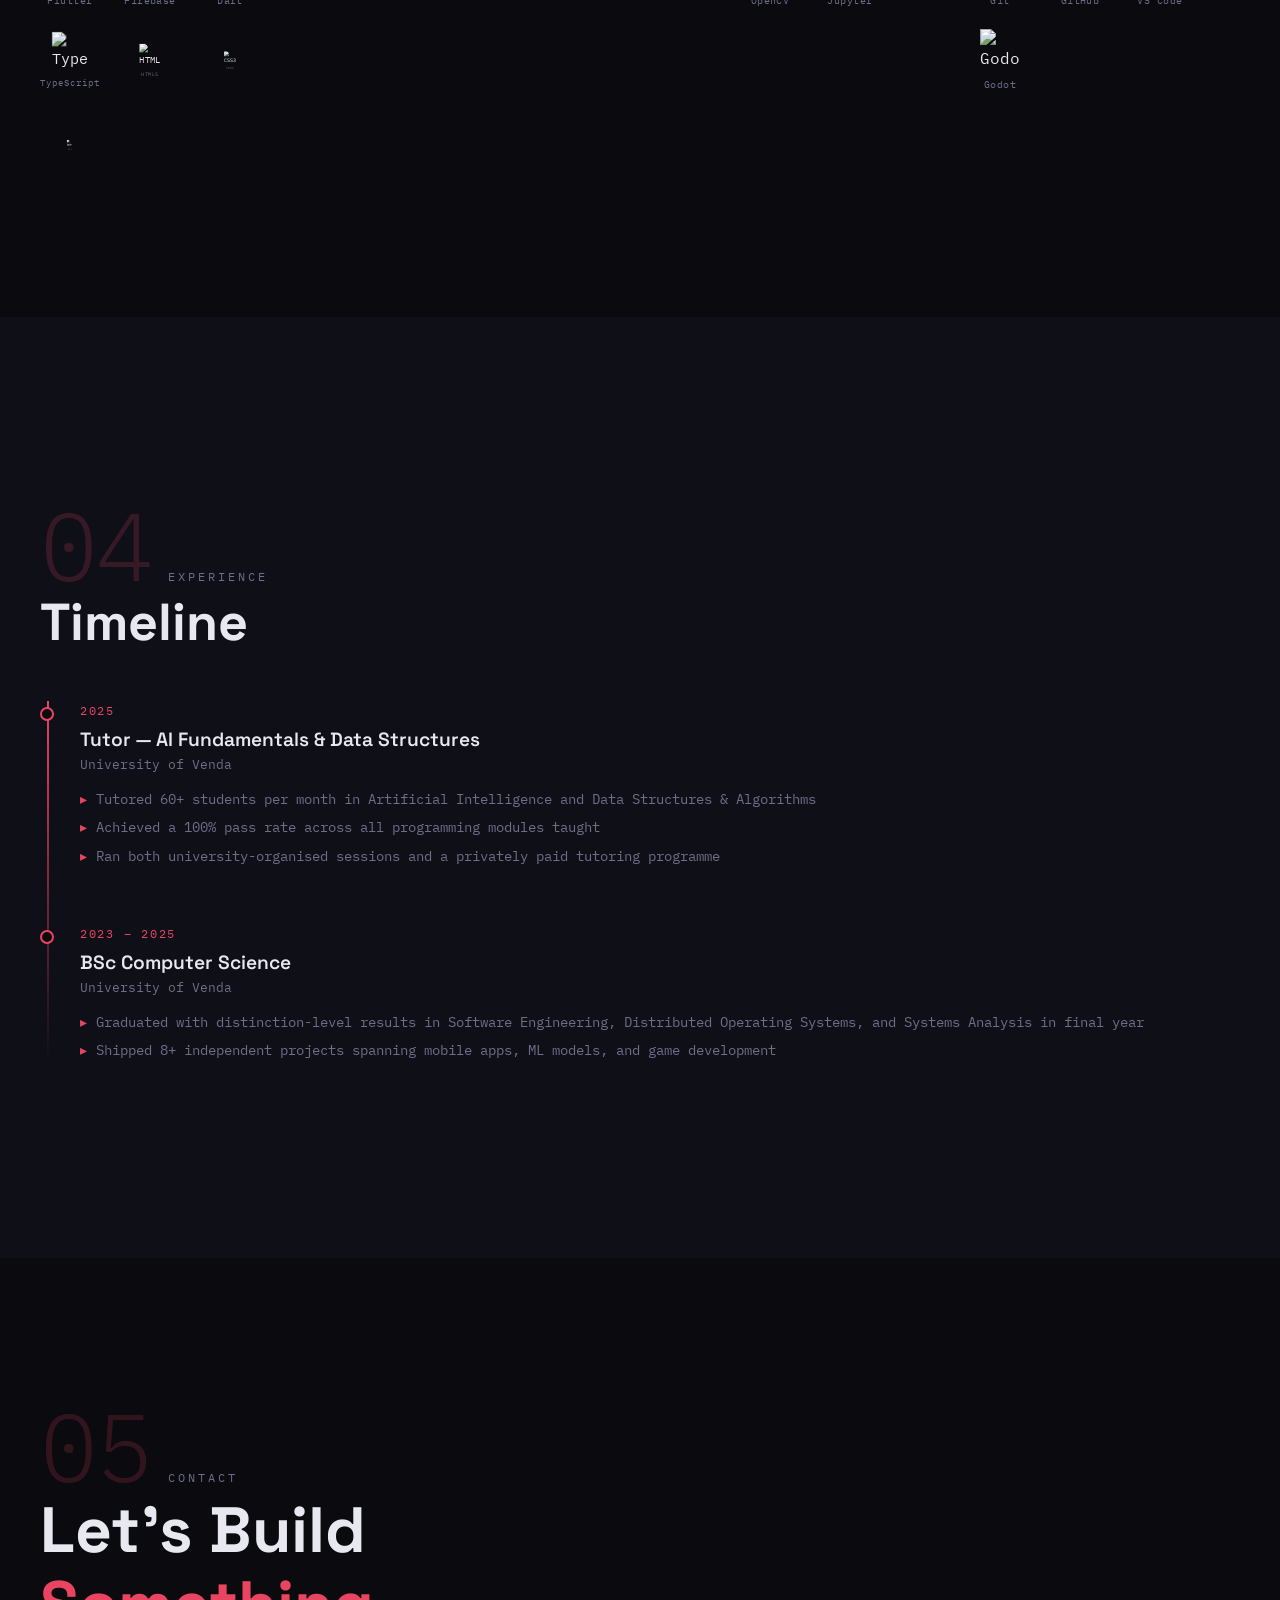
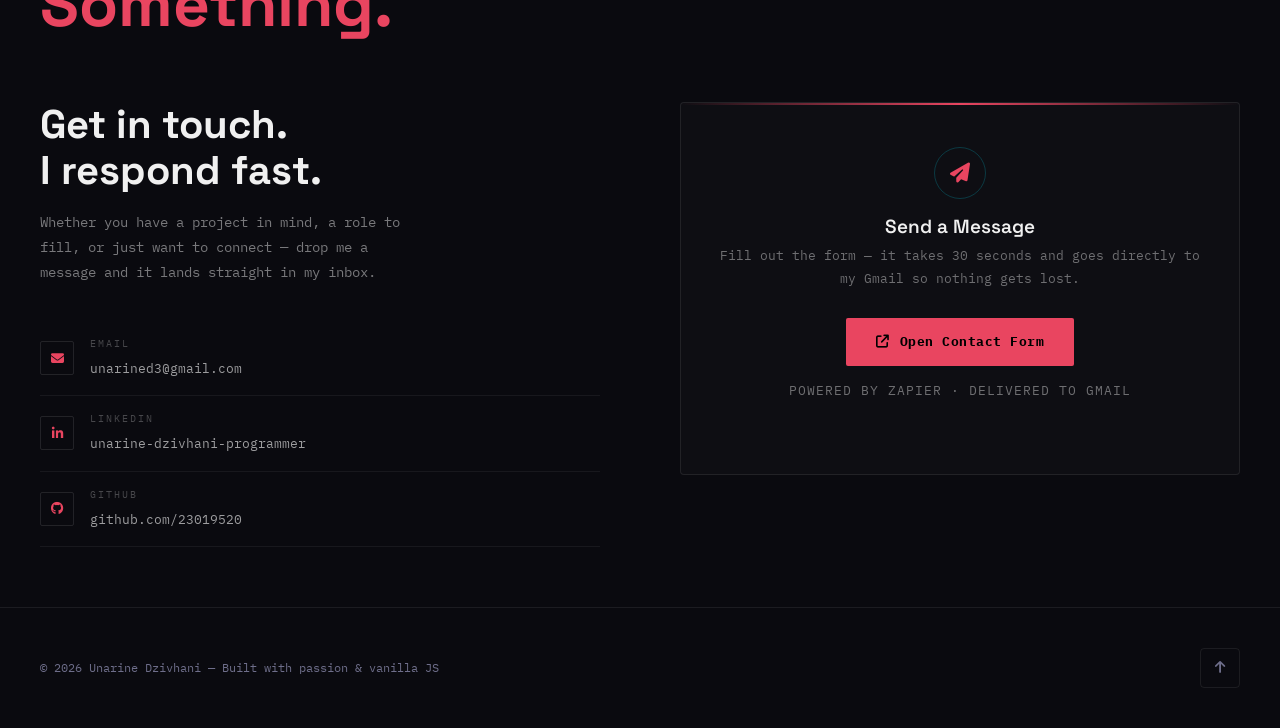
==== commit eaf6343e: "new projects!" ====
--- a/index.html
+++ b/index.html
@@ -861,16 +861,17 @@
             <div class="proj-body">
               <div class="project-tag">Featured · Mobile · Android</div>
               <div class="project-name">PhaseOut</div>
-              <div class="project-desc">Fully autonomous Android sleep-automation app. Kotlin foreground service, on-device ML battery prediction, shipped to real users across two beta iterations.</div>
+              <div class="project-desc">Phone behaviour automation system that schedules device actions (Do Not Disturb, media stop, brightness, home-screen navigation) on recurring or one-off triggers — solving the problem of falling asleep on your phone and waking up with a dead battery and lost show progress. Grew to include an ML battery-drain model with a reinforcement-learning correction factor, a Gemini-powered AI generating daily wellness reports and contextual chat, per-app screen time tracking with enforced limits, a confirmation-gated bedtime routine driven by a background screen-off receiver, and a real-time focus mode that blocks apps via a foreground-app polling loop.</div>
               <div class="project-stack">
                 <span class="stack-pill">Flutter</span>
                 <span class="stack-pill">Kotlin</span>
                 <span class="stack-pill">SQLite</span>
-                <span class="stack-pill">Firebase</span>
-                <span class="stack-pill">On-device ML</span>
+                <span class="stack-pill">Gemini API</span>
+                <span class="stack-pill">Reinforcement Learning</span>
+                <span class="stack-pill">Android Services</span>
               </div>
               <div class="project-links">
-                <a href="https://23019520.github.io/phaseout-privacy/" target="_blank" rel="noopener" class="project-link"><i class="fa-solid fa-arrow-up-right-from-square"></i> Visit</a>
+                <a href="https://phaseout.unarine.com/" target="_blank" rel="noopener" class="project-link"><i class="fa-solid fa-arrow-up-right-from-square"></i> Visit</a>
                 <a href="https://github.com/23019520/PhaseOut" target="_blank" rel="noopener" class="project-link"><i class="fa-brands fa-github"></i> GitHub</a>
               </div>
             </div>
@@ -904,31 +905,86 @@
             <div class="project-number">02</div>
           </div>
 
-          <!-- 03 Face Extraction -->
+          <!-- 03 SimpleVTube -->
+          <div class="project-card half" data-category="web">
+            <div class="project-accent-line"></div>
+            <div class="proj-preview-wrap">
+              <iframe class="proj-iframe" src="https://vtube.unarine.com/" loading="lazy" sandbox="allow-scripts allow-same-origin"></iframe>
+              <div class="proj-preview-vignette"></div>
+              <div class="proj-iframe-overlay">
+                <a href="https://vtube.unarine.com/" target="_blank" rel="noopener" class="proj-visit-btn">Visit Site</a>
+              </div>
+            </div>
+            <div class="proj-body">
+              <div class="project-tag">Open Source · Desktop App</div>
+              <div class="project-name">SimpleVTube</div>
+              <div class="project-desc">Lightweight, cross-platform PNGTuber desktop app that animates a 2D character in real time from live microphone input, letting streamers go live without a webcam or rig. Voice-activity detection with auto-calibration and noise gating drives multi-frame idle/talking animation, alongside global hotkeys, click-through, and always-on-top behaviour for use with OBS and TikTok Live Studio.</div>
+              <div class="project-stack">
+                <span class="stack-pill">Tauri (Rust)</span>
+                <span class="stack-pill">TypeScript</span>
+                <span class="stack-pill">Web Audio API</span>
+              </div>
+              <div class="project-links">
+                <a href="https://vtube.unarine.com/" target="_blank" rel="noopener" class="project-link"><i class="fa-solid fa-arrow-up-right-from-square"></i> Visit</a>
+              </div>
+            </div>
+            <div class="project-number">03</div>
+          </div>
+
+          <!-- 04 Retail Commerce Platform -->
+          <div class="project-card half" data-category="mobile">
+            <div class="project-accent-line"></div>
+            <div class="proj-preview-wrap">
+              <iframe class="proj-iframe" src="https://shop.unarine.com/" loading="lazy" sandbox="allow-scripts allow-same-origin"></iframe>
+              <div class="proj-preview-vignette"></div>
+              <div class="proj-iframe-overlay">
+                <a href="https://shop.unarine.com/" target="_blank" rel="noopener" class="proj-visit-btn">Visit Site</a>
+              </div>
+            </div>
+            <div class="proj-body">
+              <div class="project-tag">Mobile & Web · White-Label</div>
+              <div class="project-name">Retail Commerce Platform</div>
+              <div class="project-desc">Full-stack mobile and web commerce app with a customer-facing shopping experience (catalog, cart, Yoco payments, order tracking, push notifications) and a separate admin dashboard for inventory, fulfillment, and business settings. Riverpod state management, Firestore realtime data, Firebase Auth with custom role claims, and Firebase Storage — architected as a white-label solution deployable for multiple businesses from a single codebase.</div>
+              <div class="project-stack">
+                <span class="stack-pill">Flutter</span>
+                <span class="stack-pill">Firebase</span>
+                <span class="stack-pill">Riverpod</span>
+                <span class="stack-pill">Firestore</span>
+                <span class="stack-pill">Yoco</span>
+              </div>
+              <div class="project-links">
+                <a href="https://shop.unarine.com/" target="_blank" rel="noopener" class="project-link"><i class="fa-solid fa-arrow-up-right-from-square"></i> Visit</a>
+              </div>
+            </div>
+            <div class="project-number">04</div>
+          </div>
+
+          <!-- 05 Face Recognition Preprocessing Pipeline -->
           <div class="project-card wide" data-category="ml">
             <div class="project-accent-line"></div>
             <div class="proj-preview-wrap">
-              <img src="assets/images/1.jpg" alt="Face Extraction Model" class="proj-cover-img" loading="lazy" />
+              <img src="assets/images/1.jpg" alt="Face Recognition Preprocessing Pipeline" class="proj-cover-img" loading="lazy" />
               <div class="proj-preview-vignette"></div>
             </div>
             <div class="proj-body">
               <div class="project-tag">ML / AI · Computer Vision</div>
-              <div class="project-name">Face Extraction Model</div>
-              <div class="project-desc">Computer vision model to detect and extract faces from full-body images. Custom TensorFlow pipeline with image preprocessing, normalisation, and augmentation for generalisation.</div>
+              <div class="project-name">Face Recognition Preprocessing Pipeline</div>
+              <div class="project-desc">Automated preprocessing pipeline that detects, crops, and normalizes faces from a raw image dataset for downstream FaceNet-style model training. A custom FACELOADING class handles MTCNN face detection, extraction, resizing to 160×160, and BGR→RGB conversion, with graceful error handling for undetectable faces — converting a folder-labeled dataset into structured NumPy arrays ready for training, with grid-based visualization for detection quality checks.</div>
               <div class="project-stack">
                 <span class="stack-pill">Python</span>
                 <span class="stack-pill">TensorFlow</span>
                 <span class="stack-pill">OpenCV</span>
-                <span class="stack-pill">Google Colab</span>
+                <span class="stack-pill">MTCNN</span>
+                <span class="stack-pill">NumPy</span>
               </div>
               <div class="project-links">
                 <a href="https://github.com/23019520/face-extraction-model" target="_blank" rel="noopener" class="project-link"><i class="fa-brands fa-github"></i> GitHub</a>
               </div>
             </div>
-            <div class="project-number">03</div>
-          </div>
-
-          <!-- 04 Portfolio — easter egg -->
+            <div class="project-number">05</div>
+          </div>
+
+          <!-- 06 Portfolio — easter egg -->
           <div class="project-card small" data-category="web" id="portfolioCard" style="cursor:pointer;">
             <div class="project-accent-line"></div>
             <div class="proj-preview-wrap">
@@ -948,10 +1004,10 @@
                 <span class="stack-pill">Vanilla JS</span>
               </div>
             </div>
-            <div class="project-number">04</div>
-          </div>
-
-          <!-- 05 December Projects -->
+            <div class="project-number">06</div>
+          </div>
+
+          <!-- 07 December Projects -->
           <div class="project-card half" data-category="ml">
             <div class="project-accent-line"></div>
             <div class="proj-body" style="padding-top: 32px;">
@@ -970,10 +1026,10 @@
                 <a href="https://github.com/23019520/December-projects" target="_blank" rel="noopener" class="project-link"><i class="fa-brands fa-github"></i> GitHub</a>
               </div>
             </div>
-            <div class="project-number">05</div>
-          </div>
-
-          <!-- 06 View GitHub -->
+            <div class="project-number">07</div>
+          </div>
+
+          <!-- 08 View GitHub -->
           <a href="https://github.com/23019520" target="_blank" rel="noopener"
              class="project-card more-card half" data-category="all">
             <div class="more-card-icon"><i class="fa-brands fa-github"></i></div>
@@ -1179,4 +1235,4 @@
   </script>
 
 </body>
-</html>
+</html>
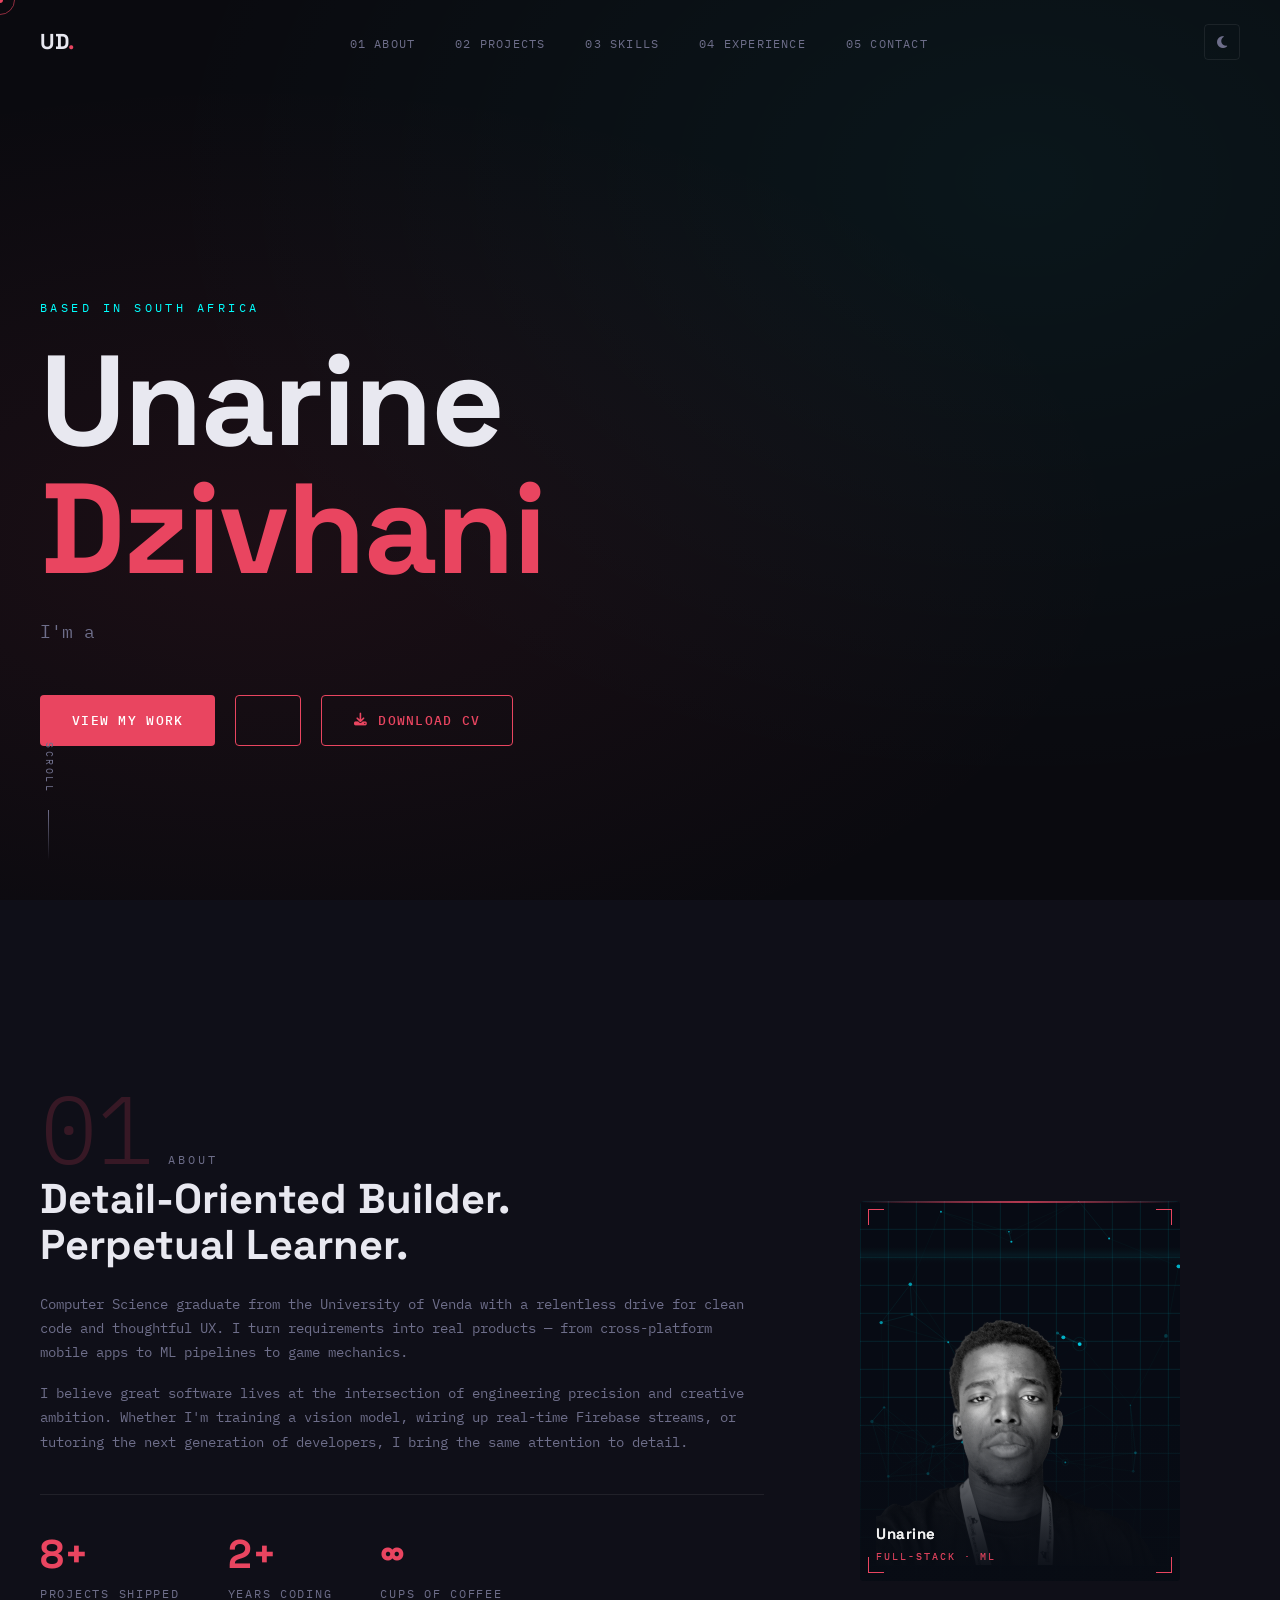
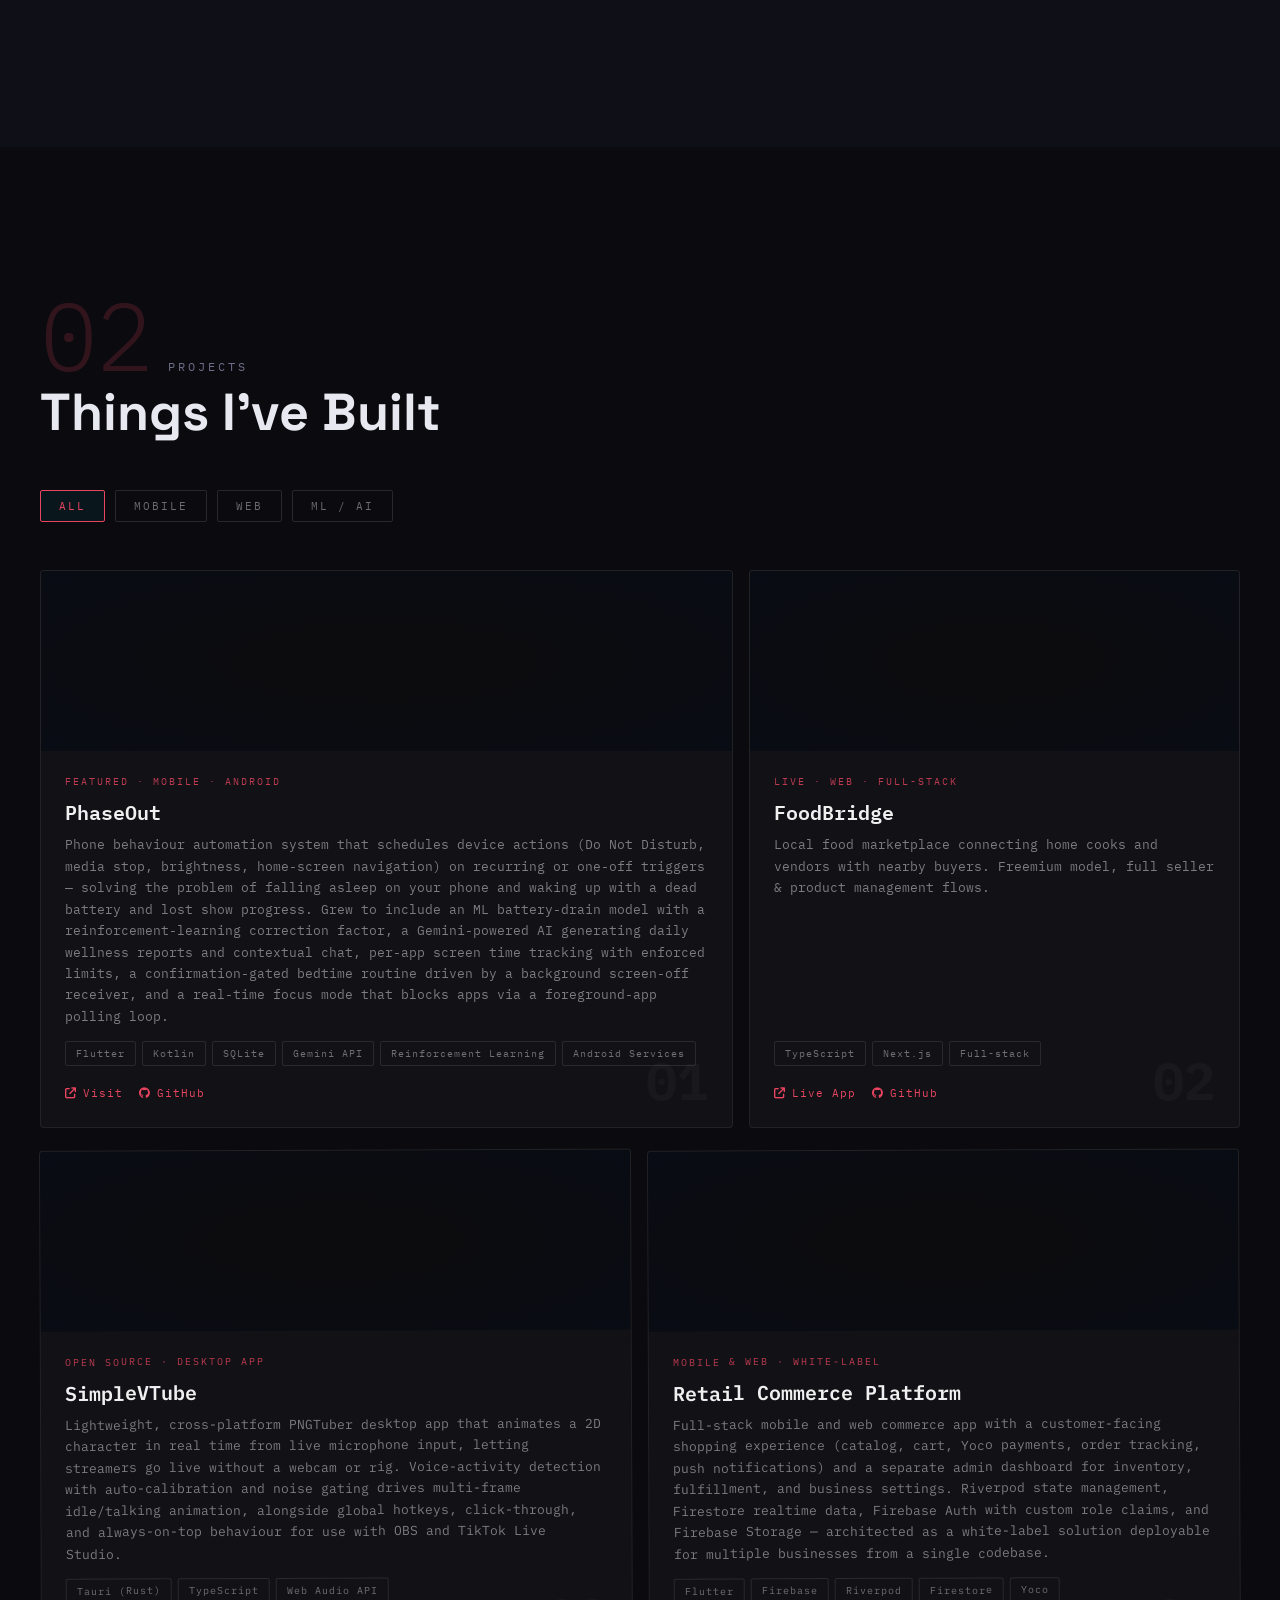
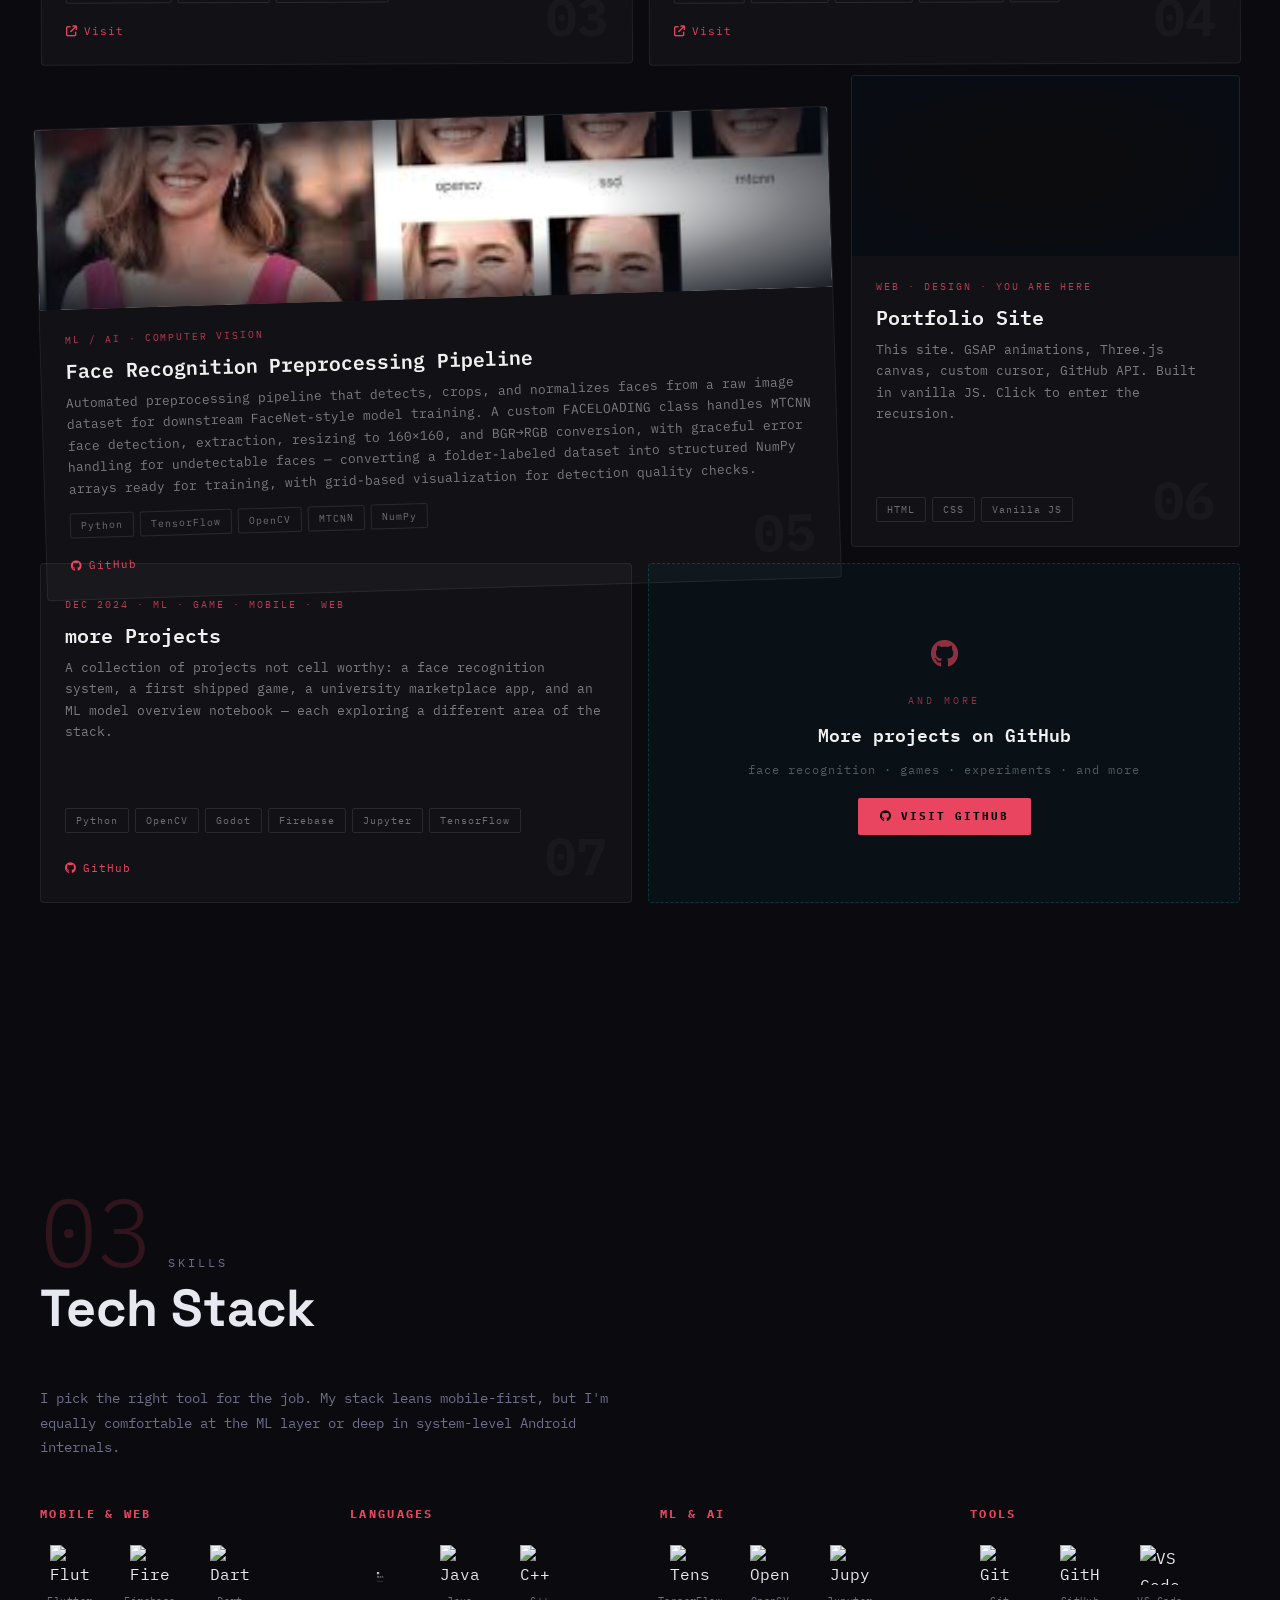
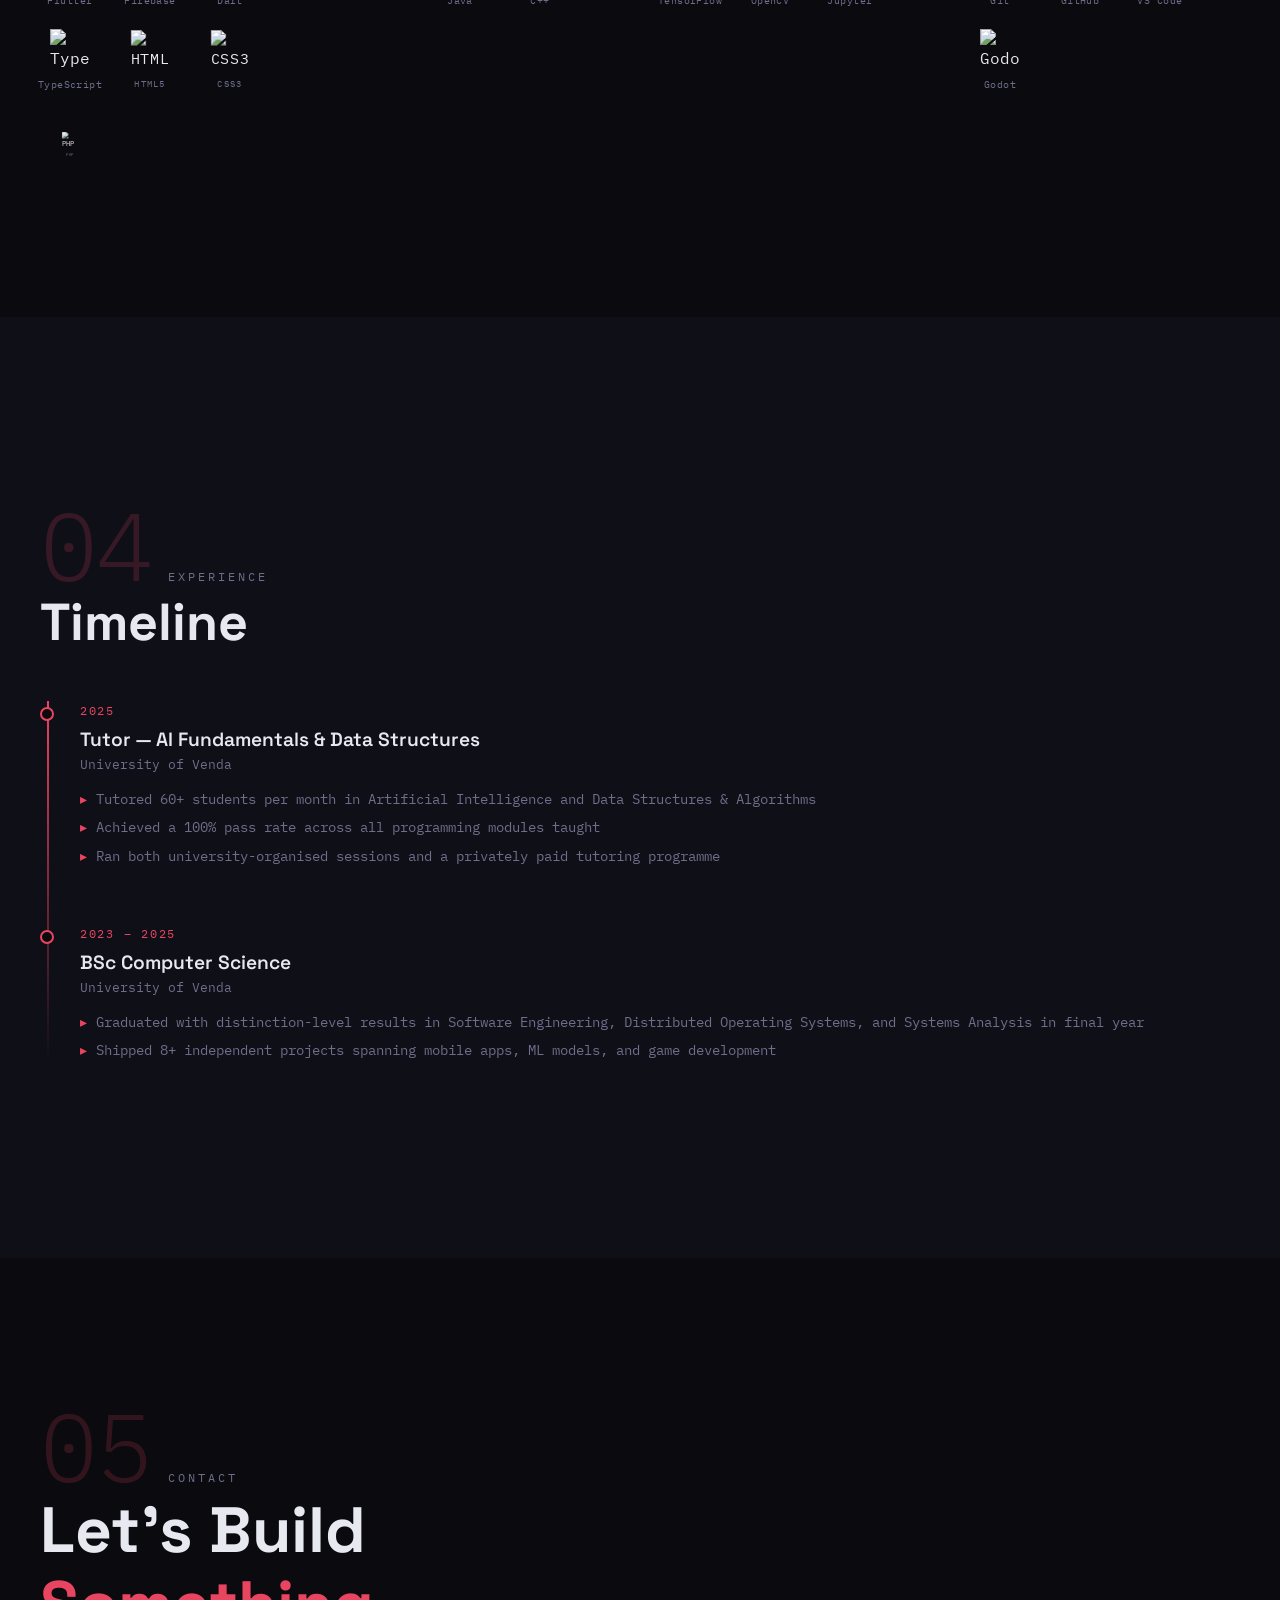
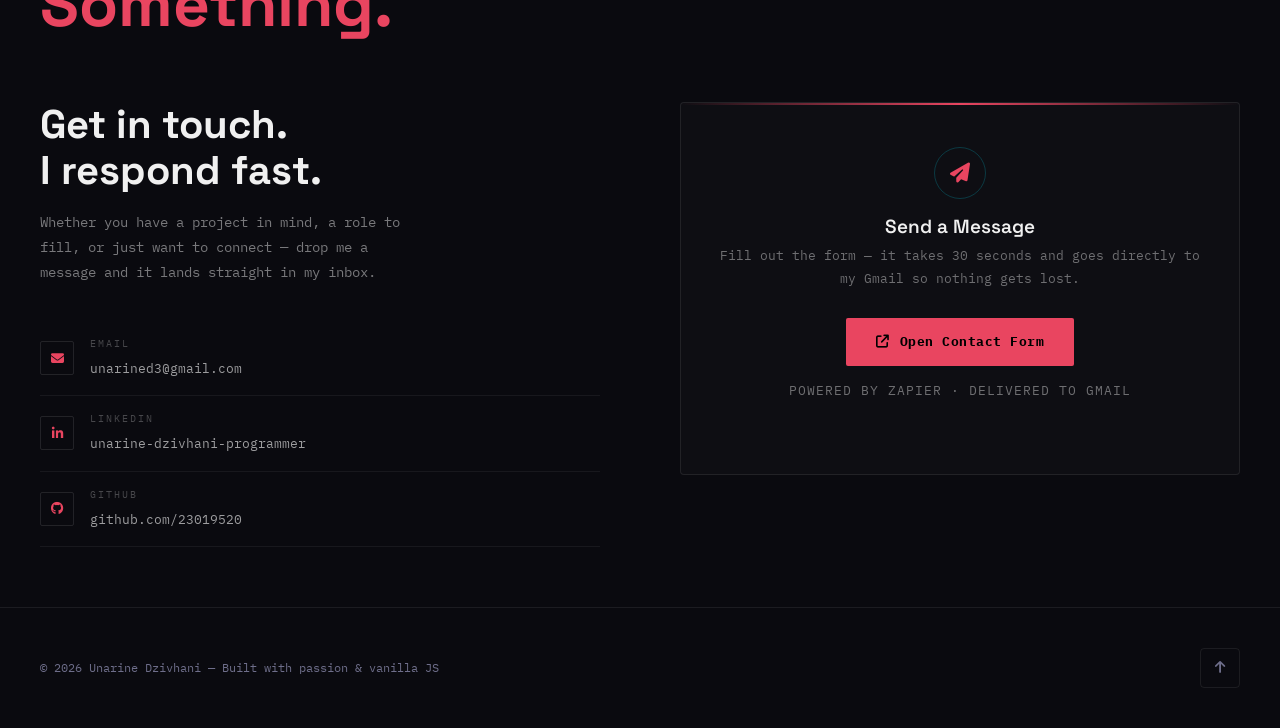
==== commit 922851e3: "Merge branch 'main' of https://github.com/23019520/portfolio" ====
--- a/index.html
+++ b/index.html
@@ -147,6 +147,131 @@
     }
 
     /* ══════════════════════════════════════════
+       PHOTO FRAME REDESIGN
+    ══════════════════════════════════════════ */
+    .photo-frame {
+      position: relative;
+      width: 320px;
+      height: 380px;
+      border-radius: 4px;
+      overflow: hidden;
+    }
+
+    /* HTML animation background via iframe */
+    .photo-bg-iframe {
+      position: absolute;
+      inset: 0;
+      width: 100%;
+      height: 100%;
+      border: none;
+      z-index: 0;
+      pointer-events: none;
+      border-radius: 4px;
+    }
+
+    /* Dot-grid overlay */
+    .photo-frame::before {
+      content: '';
+      position: absolute;
+      inset: 0;
+      background-image:
+        linear-gradient(rgba(0,229,255,0.07) 1px, transparent 1px),
+        linear-gradient(90deg, rgba(0,229,255,0.07) 1px, transparent 1px);
+      background-size: 28px 28px;
+      border-radius: 4px;
+      z-index: 1;
+      pointer-events: none;
+    }
+
+    /* Offset accent bar */
+    .photo-frame::after {
+      content: '';
+      position: absolute;
+      left: 0; bottom: -6px;
+      width: 60px; height: 2px;
+      background: var(--accent, #00e5ff);
+      z-index: 6;
+    }
+
+    /* Profile image — transparent PNG floats above iframe */
+    .photo-frame img {
+      position: absolute;
+      inset: 16px;
+      width: calc(100% - 32px);
+      height: calc(100% - 32px);
+      object-fit: cover;
+      object-position: top center;
+      z-index: 2;
+      border-radius: 2px;
+    }
+
+    /* Corner brackets */
+    .corner-bracket {
+      position: absolute;
+      width: 16px;
+      height: 16px;
+      z-index: 4;
+    }
+    .corner-bracket.tl { top: 8px;  left: 8px;  border-top: 1px solid var(--accent,#00e5ff); border-left: 1px solid var(--accent,#00e5ff); }
+    .corner-bracket.tr { top: 8px;  right: 8px; border-top: 1px solid var(--accent,#00e5ff); border-right: 1px solid var(--accent,#00e5ff); }
+    .corner-bracket.bl { bottom: 8px; left: 8px;  border-bottom: 1px solid var(--accent,#00e5ff); border-left: 1px solid var(--accent,#00e5ff); }
+    .corner-bracket.br { bottom: 8px; right: 8px; border-bottom: 1px solid var(--accent,#00e5ff); border-right: 1px solid var(--accent,#00e5ff); }
+
+    /* Bottom vignette */
+    .photo-vignette {
+      position: absolute;
+      bottom: 0; left: 0; right: 0;
+      height: 45%;
+      background: linear-gradient(to top, rgba(8,12,20,0.9) 0%, transparent 100%);
+      z-index: 3;
+      pointer-events: none;
+    }
+
+    /* Name label */
+    .photo-label {
+      position: absolute;
+      bottom: 16px;
+      left: 16px;
+      z-index: 5;
+      display: flex;
+      flex-direction: column;
+      gap: 2px;
+    }
+    .photo-label-name {
+      font-family: 'Space Grotesk', sans-serif;
+      font-size: 15px;
+      font-weight: 600;
+      color: #f0f0f0;
+      letter-spacing: 0.5px;
+    }
+    .photo-label-role {
+      font-family: 'IBM Plex Mono', monospace;
+      font-size: 10px;
+      letter-spacing: 2px;
+      text-transform: uppercase;
+      color: var(--accent, #00e5ff);
+      opacity: 0.75;
+    }
+
+    /* Scan line animation */
+    .photo-scan {
+      position: absolute;
+      top: 0; left: 0; right: 0;
+      height: 2px;
+      background: linear-gradient(90deg, transparent, var(--accent,#00e5ff), transparent);
+      opacity: 0.5;
+      z-index: 5;
+      animation: scanMove 3s ease-in-out infinite;
+      pointer-events: none;
+    }
+    @keyframes scanMove {
+      0%   { top: 0%;   opacity: 0; }
+      10%  { opacity: 0.5; }
+      90%  { opacity: 0.5; }
+      100% { top: 100%; opacity: 0; }
+    }
+
+    /* ══════════════════════════════════════════
        PROJECTS — BENTO GRID
     ══════════════════════════════════════════ */
     .projects-section { padding: 100px 0; }
@@ -182,6 +307,7 @@
       gap: 16px;
     }
 
+    /* Card base */
     /* Card base */
     .project-card {
       position: relative;
@@ -223,6 +349,7 @@
     .project-card:hover .project-accent-line { transform: scaleX(1); }
 
     /* Preview area */
+    /* Preview area */
     .proj-preview-wrap {
       position: relative;
       height: 180px;
@@ -296,6 +423,7 @@
     .project-card:hover .proj-cover-img { transform: scale(1.04); }
 
     /* Placeholder */
+    /* Placeholder */
     .proj-placeholder {
       width: 100%;
       height: 100%;
@@ -312,6 +440,7 @@
     }
 
     /* Card body */
+    /* Card body */
     .proj-body {
       padding: 22px 24px 24px;
       display: flex;
@@ -387,6 +516,7 @@
       user-select: none;
     }
 
+    /* More projects banner card */
     /* More projects banner card */
     .project-card.more-card {
       background: rgba(0,229,255,0.03);
@@ -410,6 +540,7 @@
       box-shadow: 0 16px 48px rgba(0,0,0,0.4);
     }
     .more-card-icon { font-size: 28px; color: var(--accent, #00e5ff); opacity: 0.6; }
+    .more-card-icon { font-size: 28px; color: var(--accent, #00e5ff); opacity: 0.6; }
     .more-card-label {
       font-family: 'IBM Plex Mono', monospace;
       font-size: 10px;
@@ -418,6 +549,7 @@
       color: var(--accent, #00e5ff);
       opacity: 0.6;
     }
+    .more-card-heading { font-size: 18px; font-weight: 600; color: #f0f0f0; line-height: 1.3; }
     .more-card-heading { font-size: 18px; font-weight: 600; color: #f0f0f0; line-height: 1.3; }
     .more-card-sub {
       font-size: 12px;
@@ -492,6 +624,7 @@
     @keyframes spin {
       from { transform: rotate(0deg); }
       to   { transform: rotate(360deg); }
+      to   { transform: rotate(360deg); }
     }
     .recursion-label {
       font-family: 'IBM Plex Mono', monospace;
@@ -527,6 +660,7 @@
       margin-bottom: 28px;
       line-height: 1.6;
     }
+    .recursion-btns { display: flex; gap: 12px; justify-content: center; }
     .recursion-btns { display: flex; gap: 12px; justify-content: center; }
     .recursion-btn-primary {
       font-family: 'IBM Plex Mono', monospace;
@@ -563,6 +697,7 @@
     }
 
     /* ══════════════════════════════════════════
+       CONTACT
        CONTACT
     ══════════════════════════════════════════ */
     .contact-section { padding: 100px 0 60px; }
@@ -759,6 +894,7 @@
         <div class="hero-ctas gsap-hero-ctas">
           <a href="#projects" class="btn btn-primary">View My Work</a>
           <a href="Unarine_Dzivhani_CV.pdf" class="btn btn-outline" target="_blank" rel="noopener">
+          <a href="Unarine_Dzivhani_CV.pdf" class="btn btn-outline" target="_blank" rel="noopener">
             <i class="fa-solid fa-download"></i> Download CV
           </a>
         </div>
@@ -806,10 +942,42 @@
               <div class="corner-bracket br"></div>
 
               <!-- Transparent B&W profile image -->
+              <!-- HTML animation background -->
+              <iframe
+                class="photo-bg-iframe"
+                src="photo_frame_redesign.html"
+                scrolling="no"
+                frameborder="0"
+                tabindex="-1"
+                aria-hidden="true"
+              ></iframe>
+
+              <!-- Corner brackets -->
+              <div class="corner-bracket tl"></div>
+              <div class="corner-bracket tr"></div>
+              <div class="corner-bracket bl"></div>
+              <div class="corner-bracket br"></div>
+
+              <!-- Transparent B&W profile image -->
               <picture>
                 <source srcset="assets/images/profile.png" type="image/webp" />
                 <img src="assets/images/profile.png" alt="Unarine Dzivhani" loading="lazy" />
+                <source srcset="assets/images/profile.png" type="image/webp" />
+                <img src="assets/images/profile.png" alt="Unarine Dzivhani" loading="lazy" />
               </picture>
+
+              <!-- Bottom vignette -->
+              <div class="photo-vignette"></div>
+
+              <!-- Name label -->
+              <div class="photo-label">
+                <span class="photo-label-name">Unarine</span>
+                <span class="photo-label-role">Full-Stack · ML</span>
+              </div>
+
+              <!-- Scan line -->
+              <div class="photo-scan"></div>
+
 
               <!-- Bottom vignette -->
               <div class="photo-vignette"></div>
@@ -849,12 +1017,14 @@
         <div class="projects-bento" id="projectsGrid">
 
           <!-- 01 PhaseOut -->
+          <!-- 01 PhaseOut -->
           <div class="project-card featured" data-category="mobile">
             <div class="project-accent-line"></div>
             <div class="proj-preview-wrap">
               <iframe class="proj-iframe" src="https://23019520.github.io/phaseout-privacy/" loading="lazy" sandbox="allow-scripts allow-same-origin"></iframe>
               <div class="proj-preview-vignette"></div>
               <div class="proj-iframe-overlay">
+                <a href="https://phaseout.unarine.com/" target="_blank" rel="noopener" class="proj-visit-btn">Visit Site</a>
                 <a href="https://phaseout.unarine.com/" target="_blank" rel="noopener" class="proj-visit-btn">Visit Site</a>
               </div>
             </div>
@@ -879,6 +1049,7 @@
           </div>
 
           <!-- 02 FoodBridge -->
+          <!-- 02 FoodBridge -->
           <div class="project-card tall" data-category="web">
             <div class="project-accent-line"></div>
             <div class="proj-preview-wrap">
@@ -960,6 +1131,7 @@
           </div>
 
           <!-- 05 Face Recognition Preprocessing Pipeline -->
+          <!-- 03 Face Extraction -->
           <div class="project-card wide" data-category="ml">
             <div class="project-accent-line"></div>
             <div class="proj-preview-wrap">
@@ -985,6 +1157,7 @@
           </div>
 
           <!-- 06 Portfolio — easter egg -->
+          <!-- 04 Portfolio — easter egg -->
           <div class="project-card small" data-category="web" id="portfolioCard" style="cursor:pointer;">
             <div class="project-accent-line"></div>
             <div class="proj-preview-wrap">
@@ -1008,6 +1181,7 @@
           </div>
 
           <!-- 07 December Projects -->
+          <!-- 05 December Projects -->
           <div class="project-card half" data-category="ml">
             <div class="project-accent-line"></div>
             <div class="proj-body" style="padding-top: 32px;">
@@ -1030,6 +1204,7 @@
           </div>
 
           <!-- 08 View GitHub -->
+          <!-- 06 View GitHub -->
           <a href="https://github.com/23019520" target="_blank" rel="noopener"
              class="project-card more-card half" data-category="all">
             <div class="more-card-icon"><i class="fa-brands fa-github"></i></div>
@@ -1235,4 +1410,4 @@
   </script>
 
 </body>
-</html>+</html>
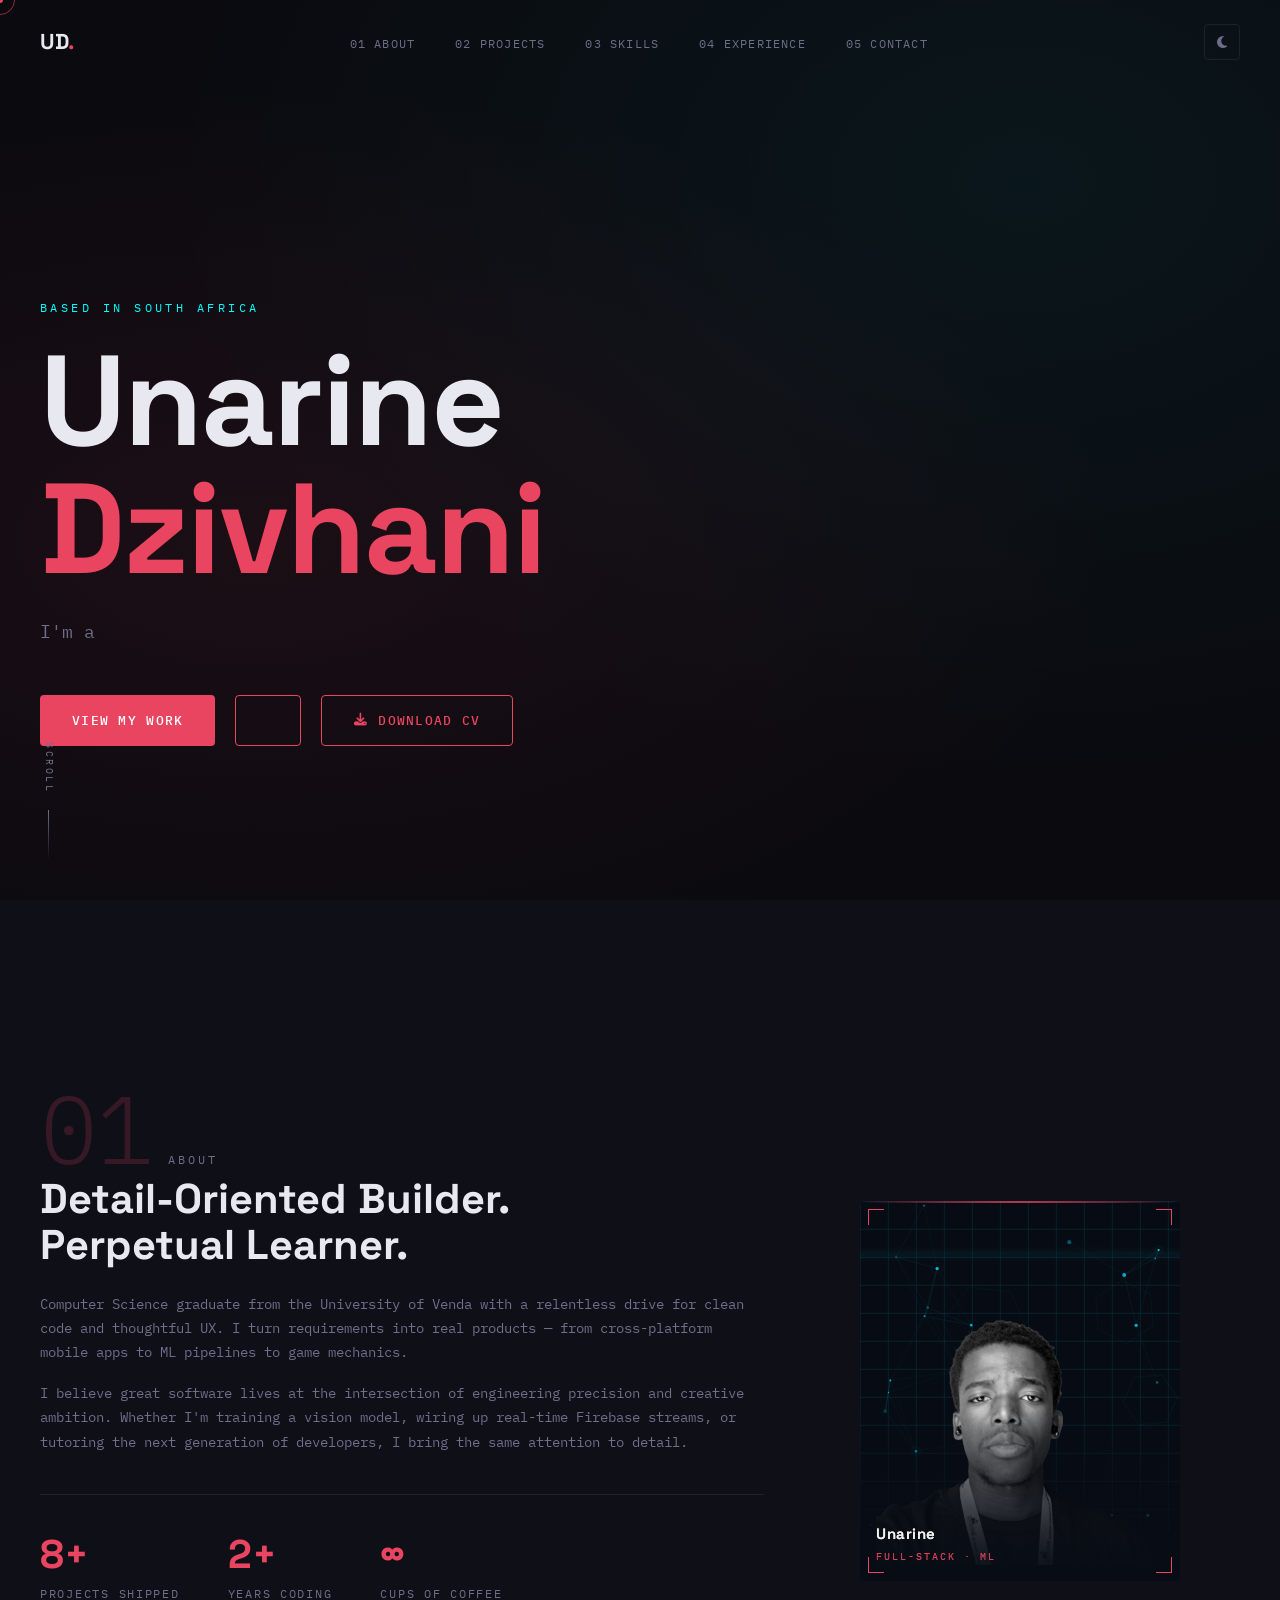
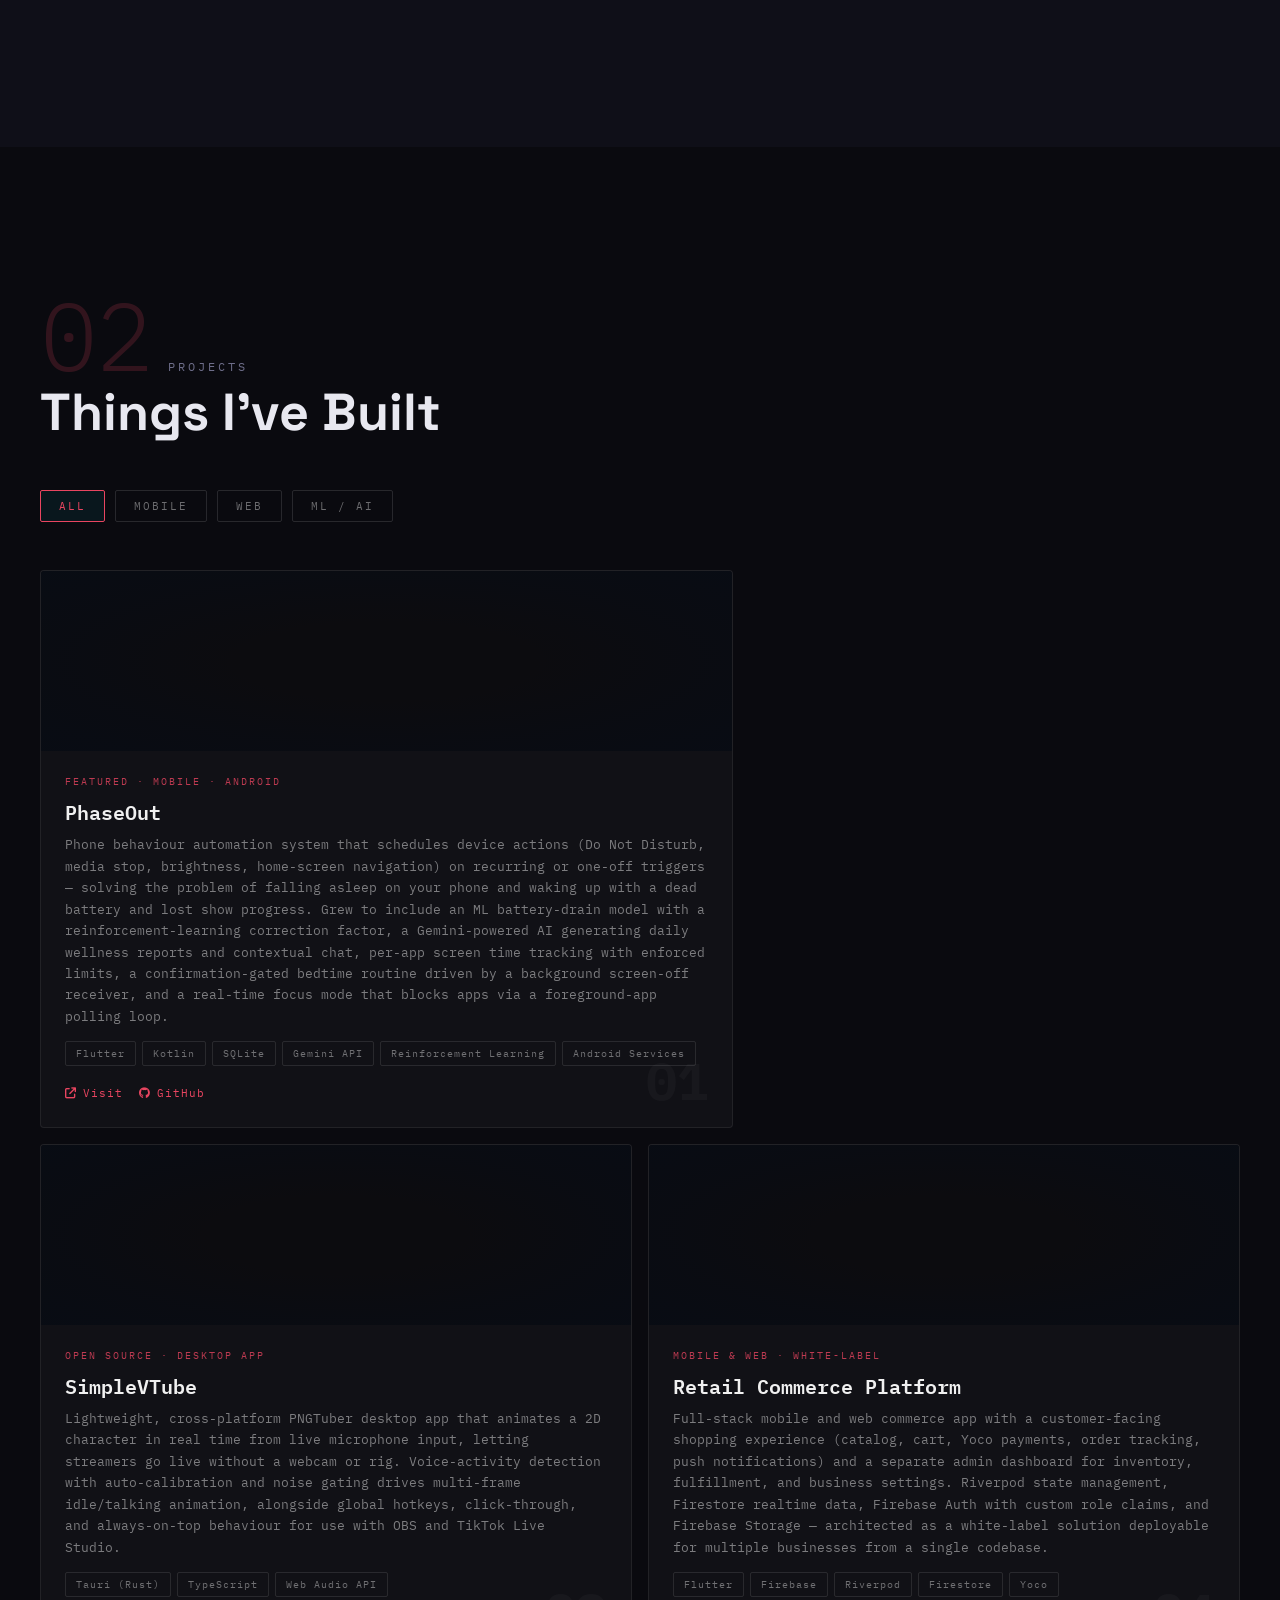
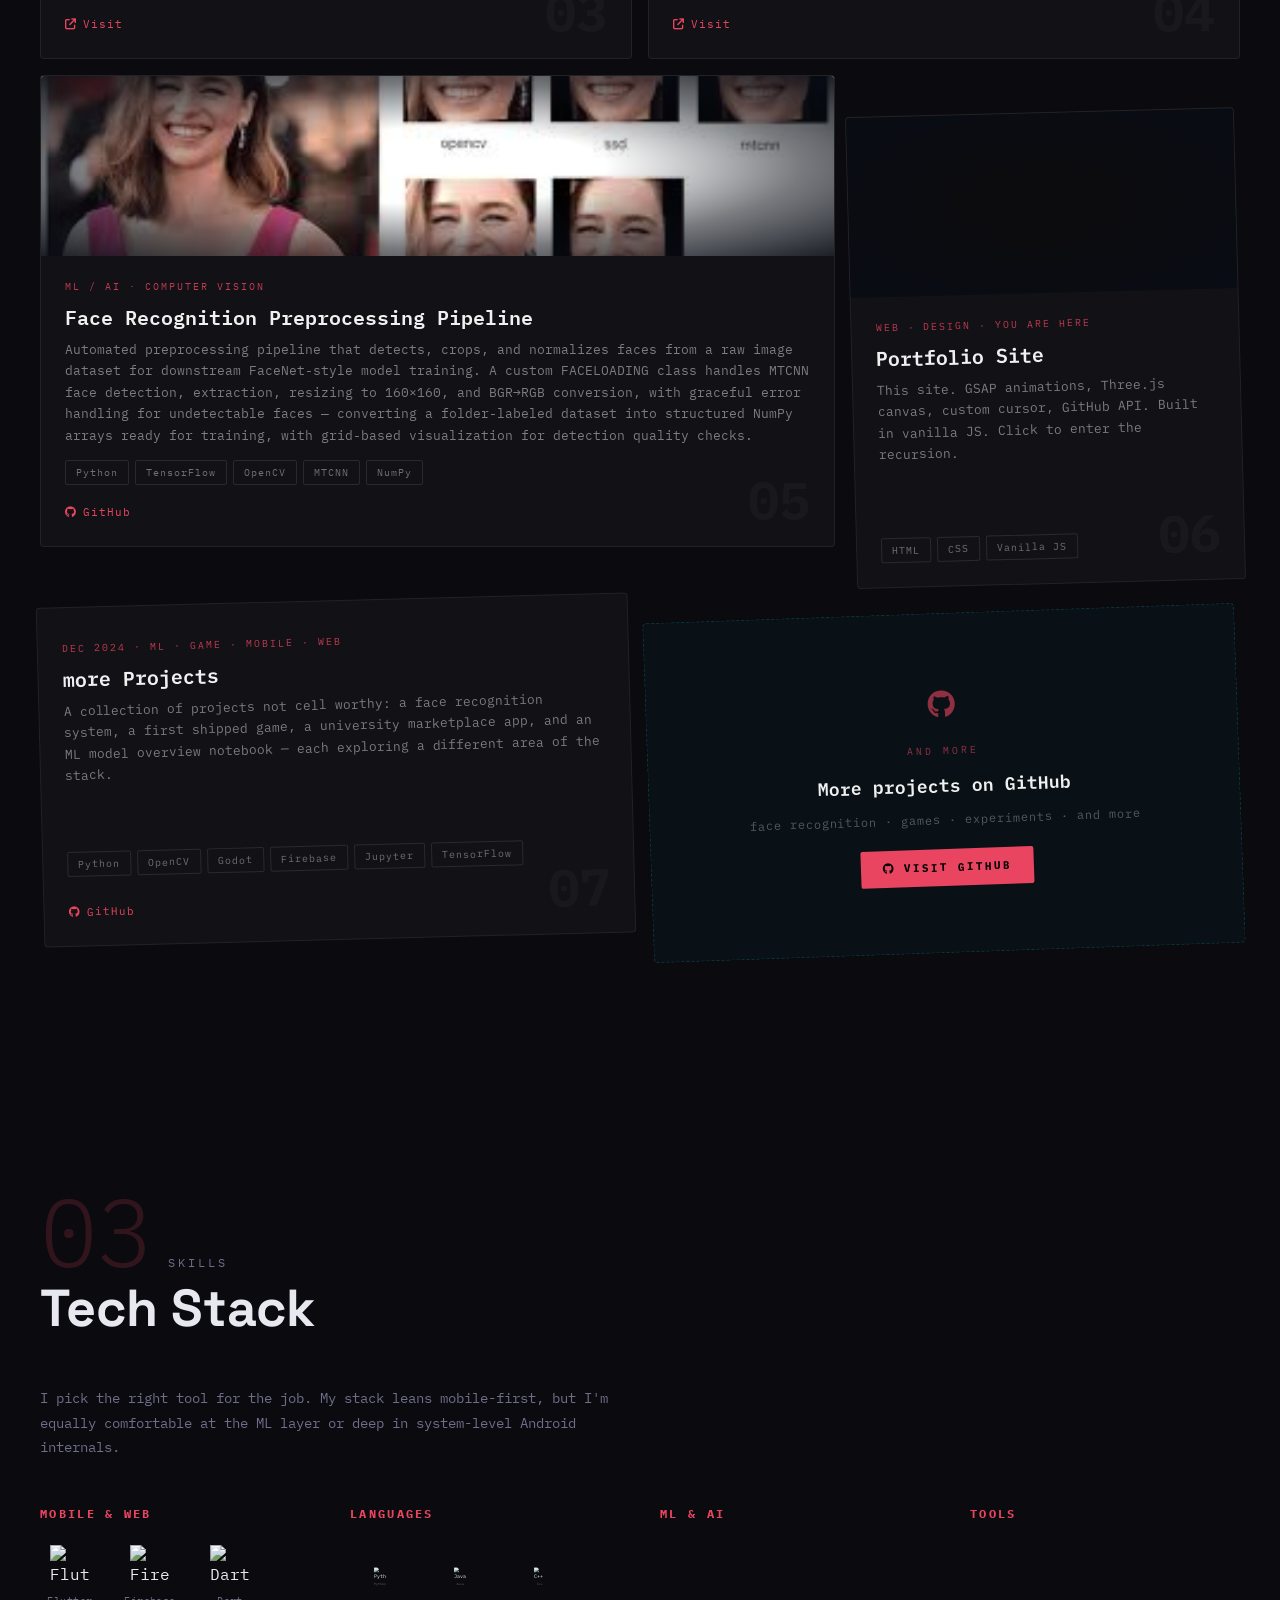
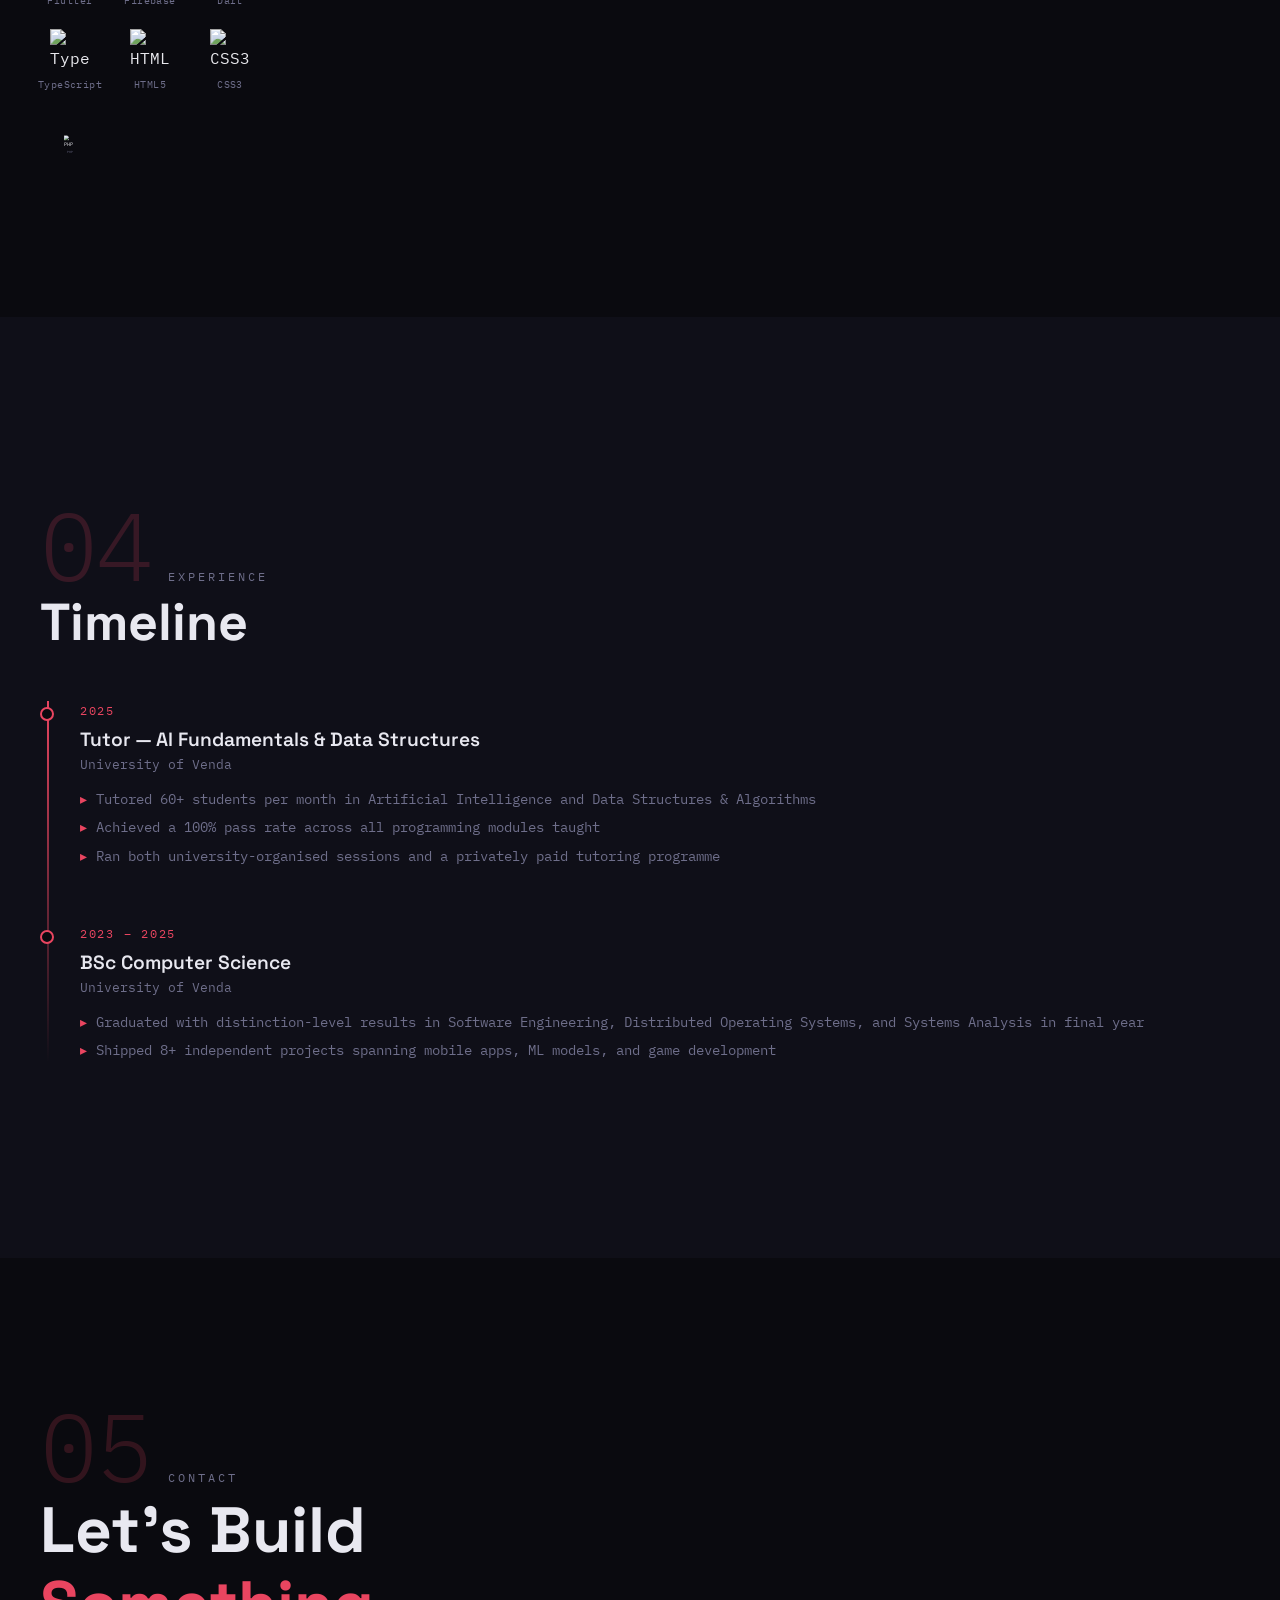
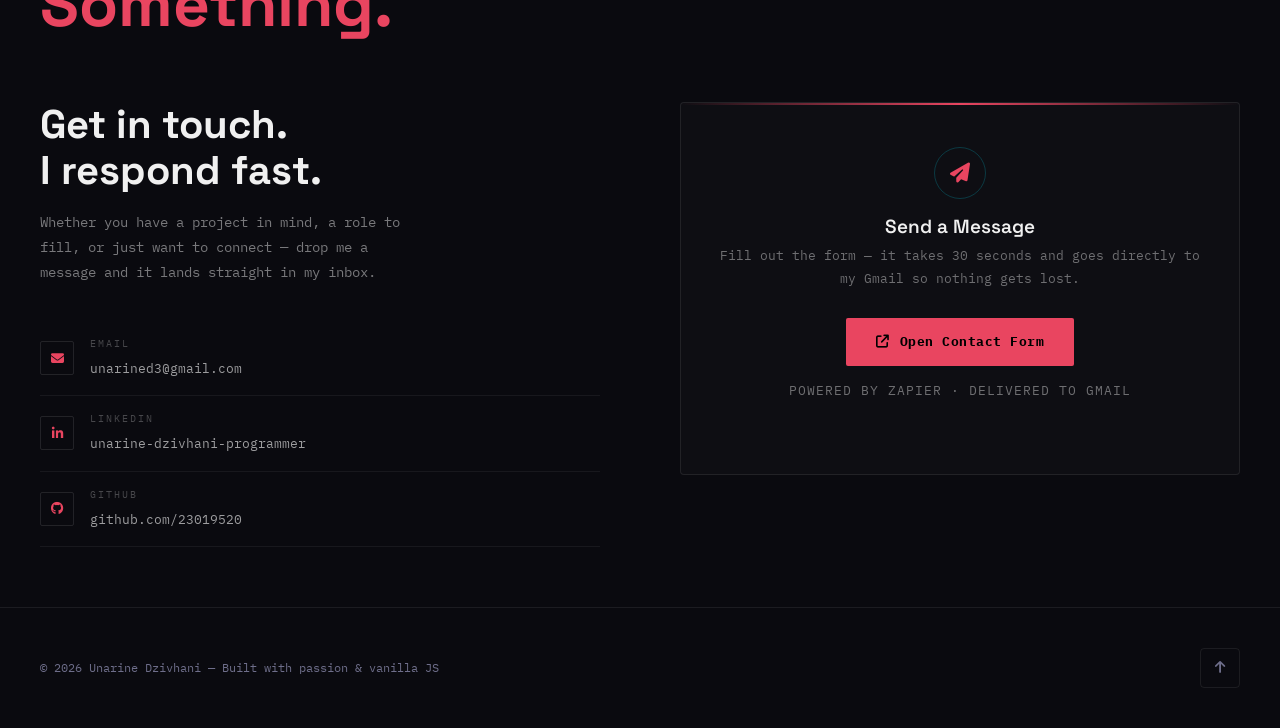
==== commit 81a746cf: "removed foodbrifge, failed projects, and added new projects to the portfolio. Updated the index.html" ====
--- a/index.html
+++ b/index.html
@@ -1048,34 +1048,7 @@
             <div class="project-number">01</div>
           </div>
 
-          <!-- 02 FoodBridge -->
-          <!-- 02 FoodBridge -->
-          <div class="project-card tall" data-category="web">
-            <div class="project-accent-line"></div>
-            <div class="proj-preview-wrap">
-              <iframe class="proj-iframe" src="https://foodbridge-ebon.vercel.app/" loading="lazy" sandbox="allow-scripts allow-same-origin"></iframe>
-              <div class="proj-preview-vignette"></div>
-              <div class="proj-iframe-overlay">
-                <a href="https://foodbridge-ebon.vercel.app/" target="_blank" rel="noopener" class="proj-visit-btn">Visit Site</a>
-              </div>
-            </div>
-            <div class="proj-body">
-              <div class="project-tag">Live · Web · Full-stack</div>
-              <div class="project-name">FoodBridge</div>
-              <div class="project-desc">Local food marketplace connecting home cooks and vendors with nearby buyers. Freemium model, full seller & product management flows.</div>
-              <div class="project-stack">
-                <span class="stack-pill">TypeScript</span>
-                <span class="stack-pill">Next.js</span>
-                <span class="stack-pill">Full-stack</span>
-              </div>
-              <div class="project-links">
-                <a href="https://foodbridge-ebon.vercel.app/" target="_blank" rel="noopener" class="project-link"><i class="fa-solid fa-arrow-up-right-from-square"></i> Live App</a>
-                <a href="https://github.com/23019520/foodbridge" target="_blank" rel="noopener" class="project-link"><i class="fa-brands fa-github"></i> GitHub</a>
-              </div>
-            </div>
-            <div class="project-number">02</div>
-          </div>
-
+          
           <!-- 03 SimpleVTube -->
           <div class="project-card half" data-category="web">
             <div class="project-accent-line"></div>
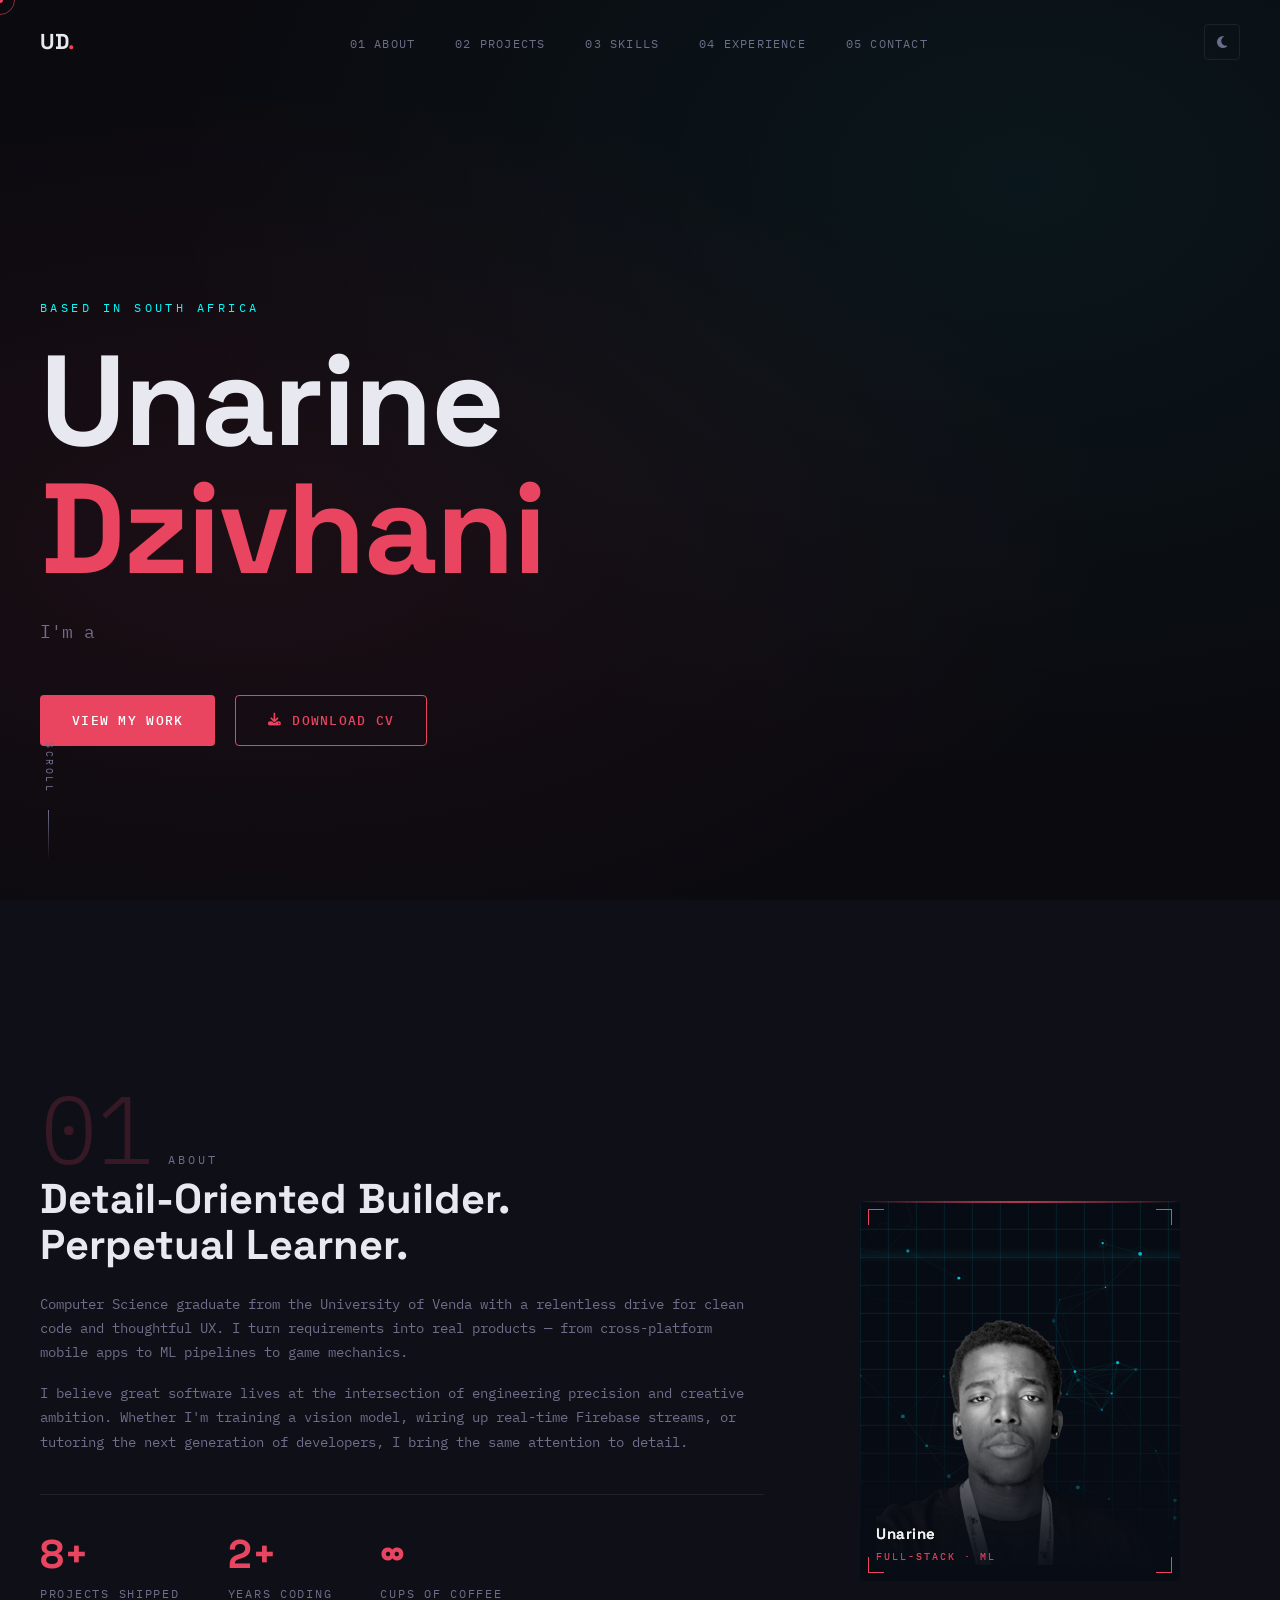
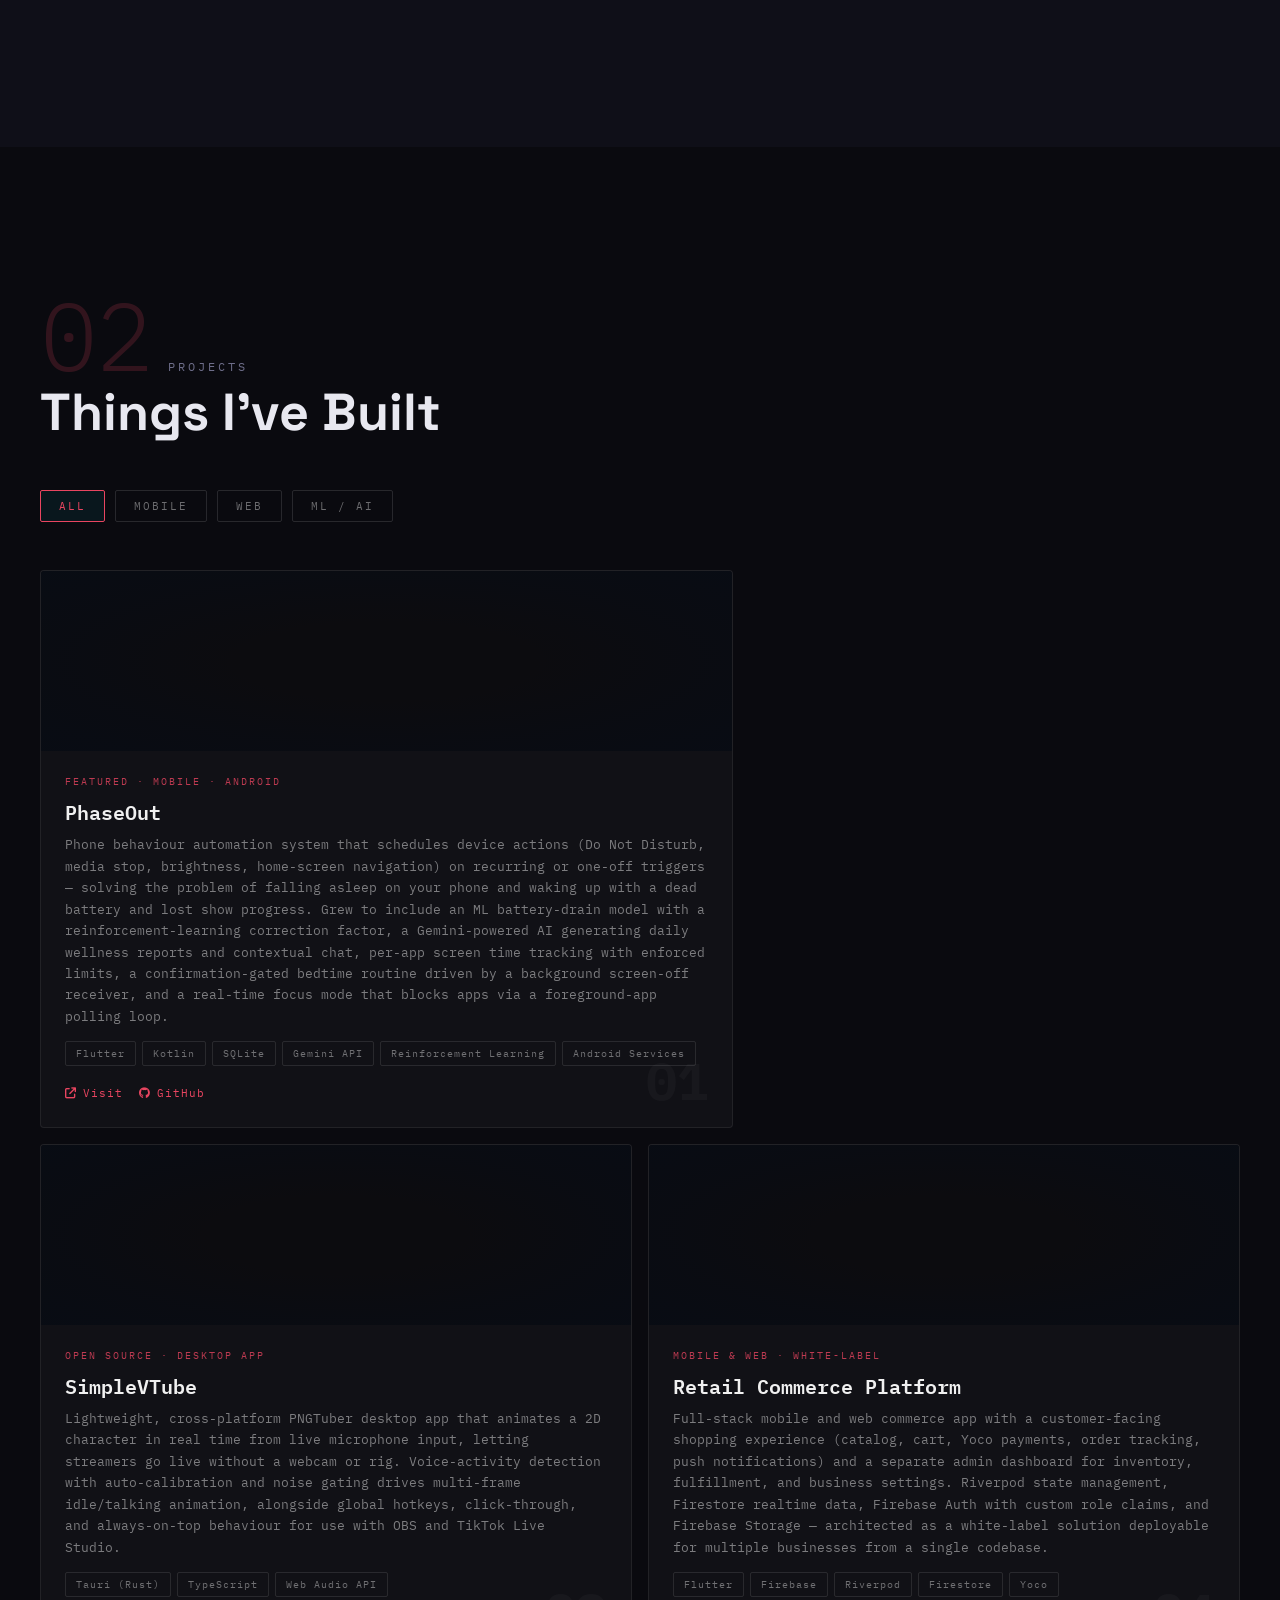
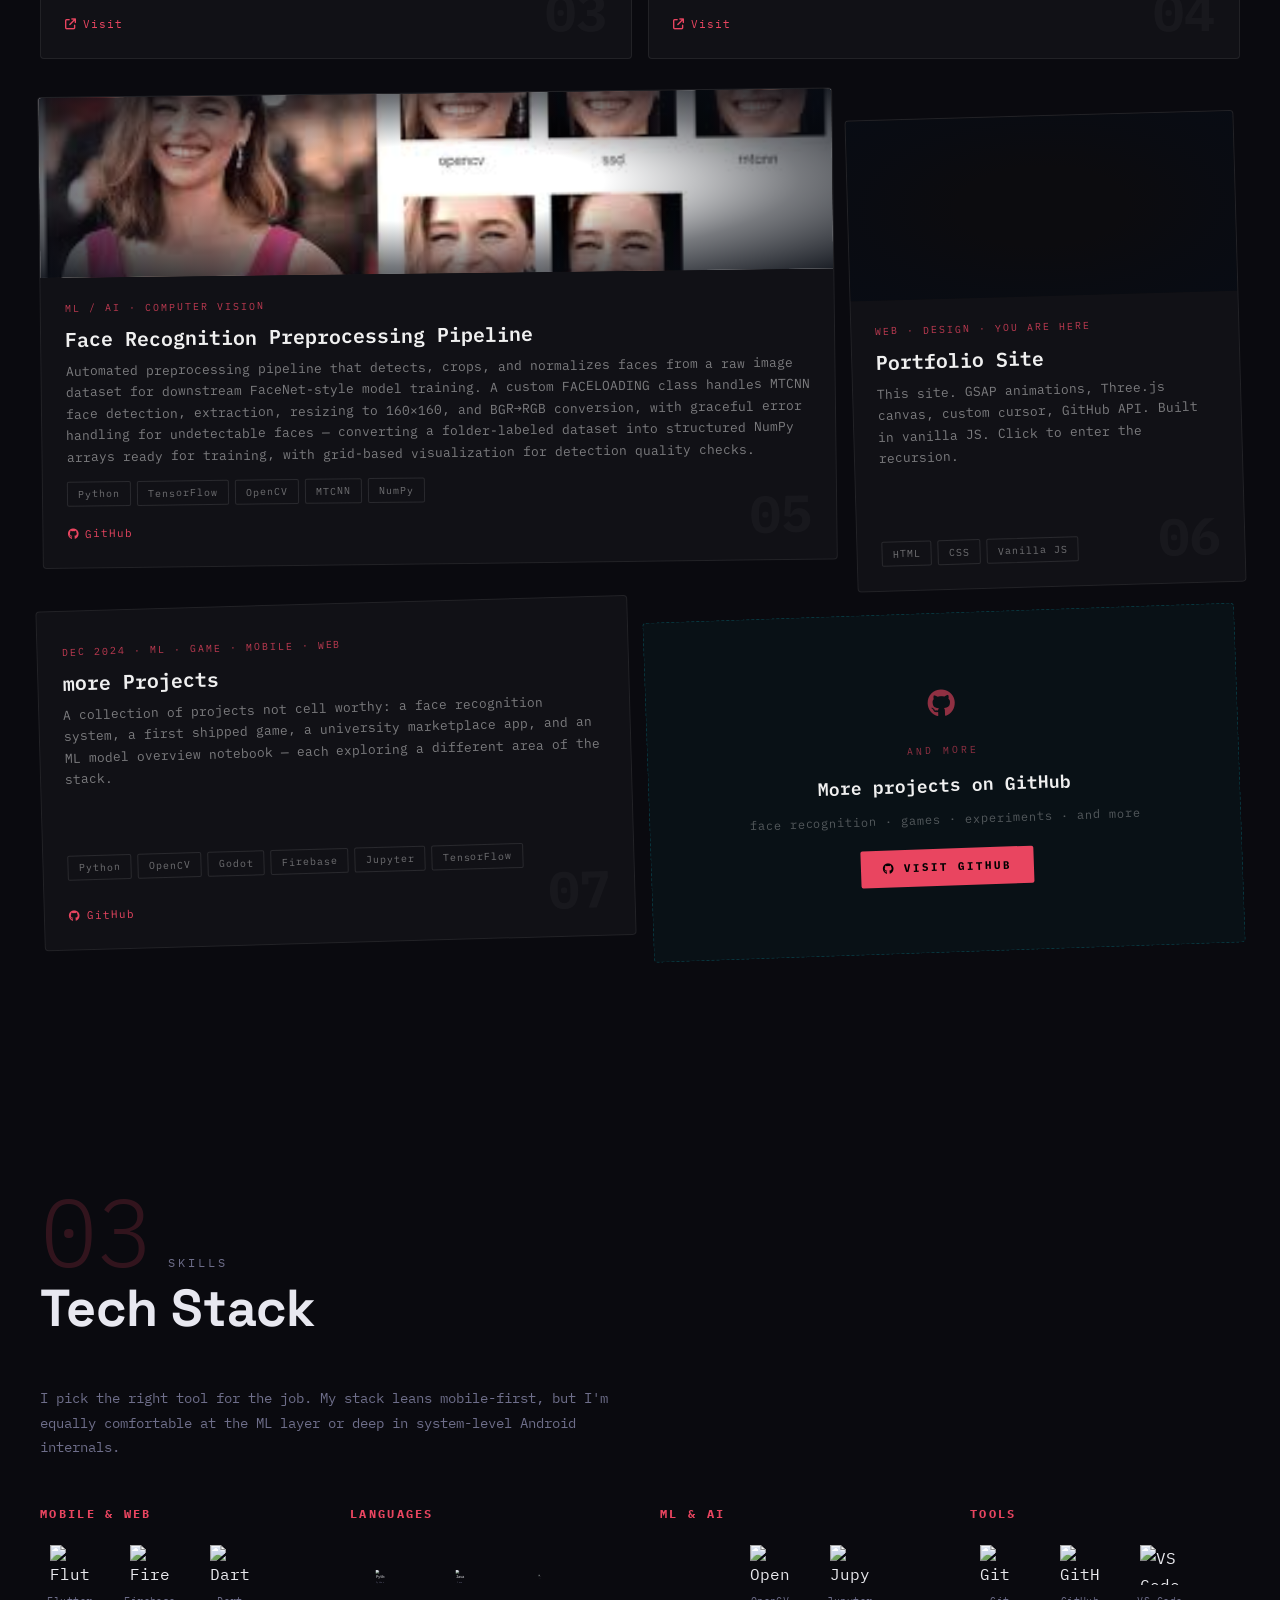
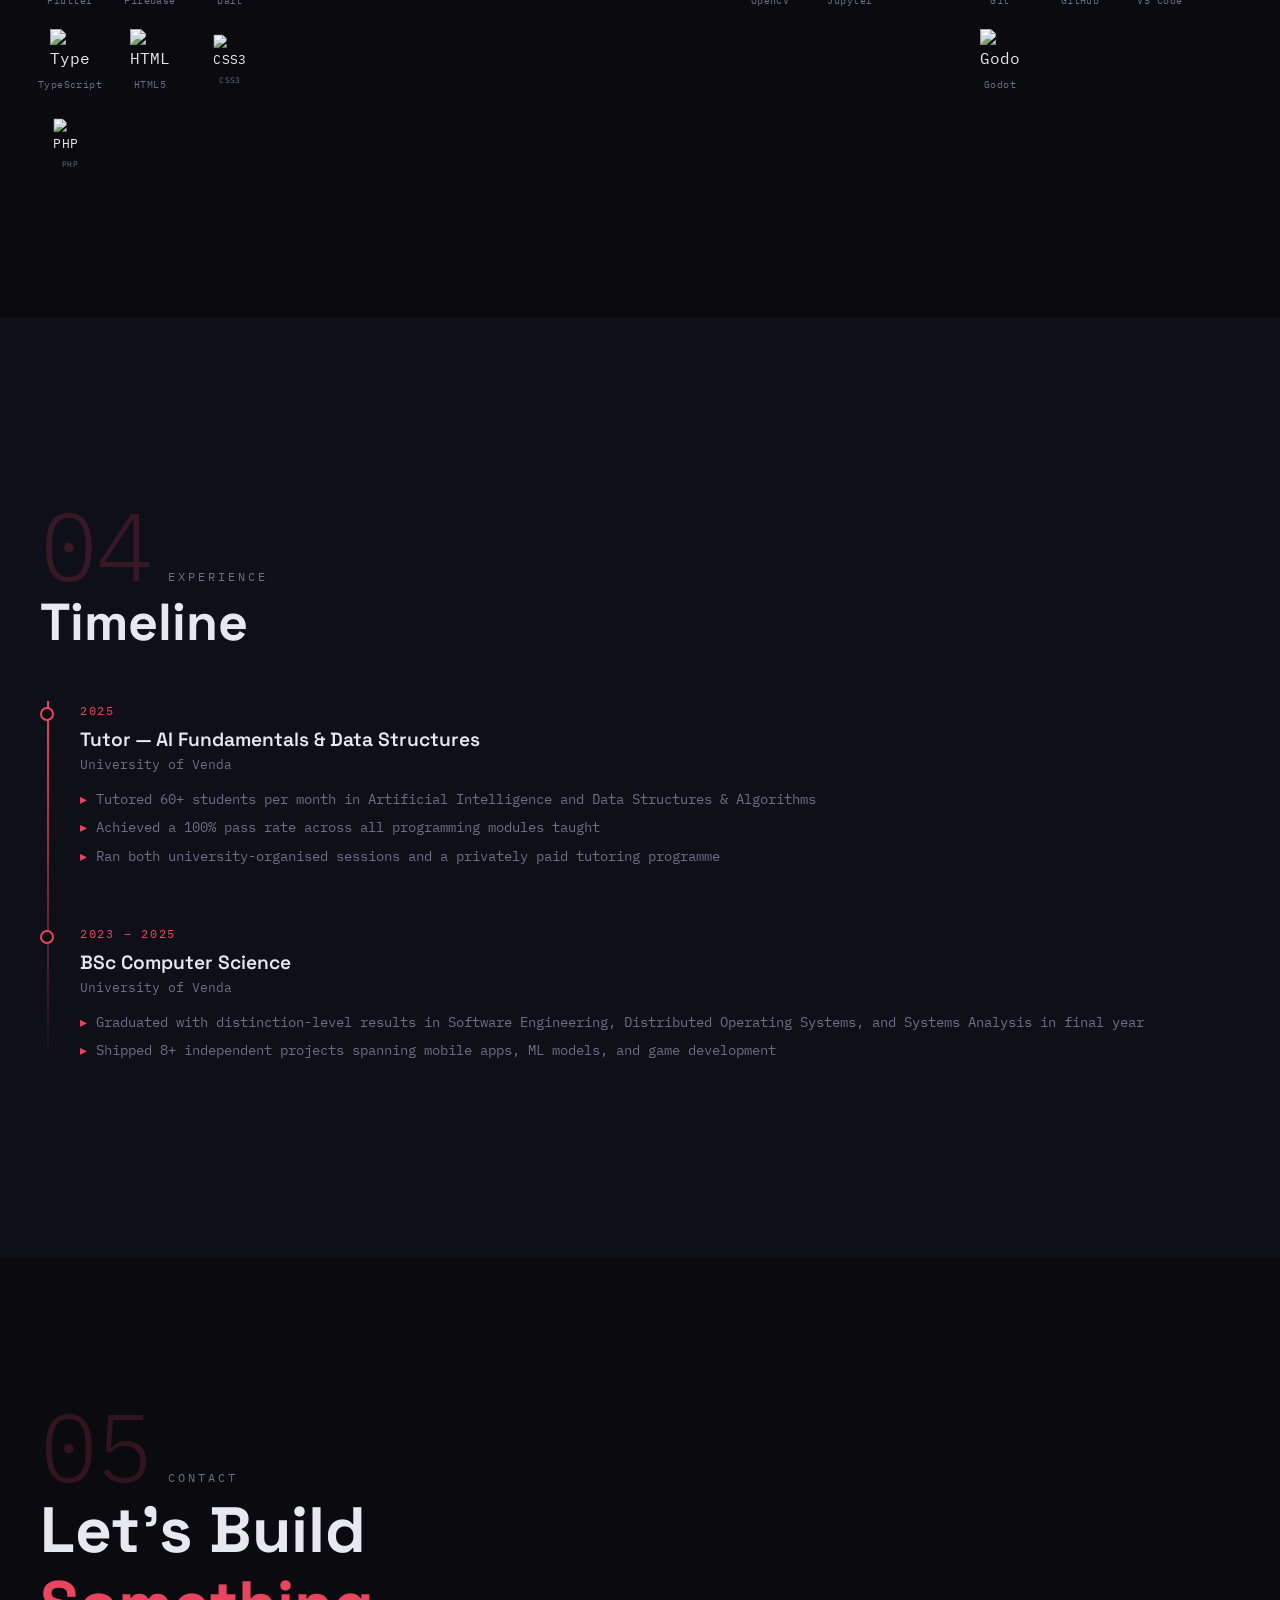
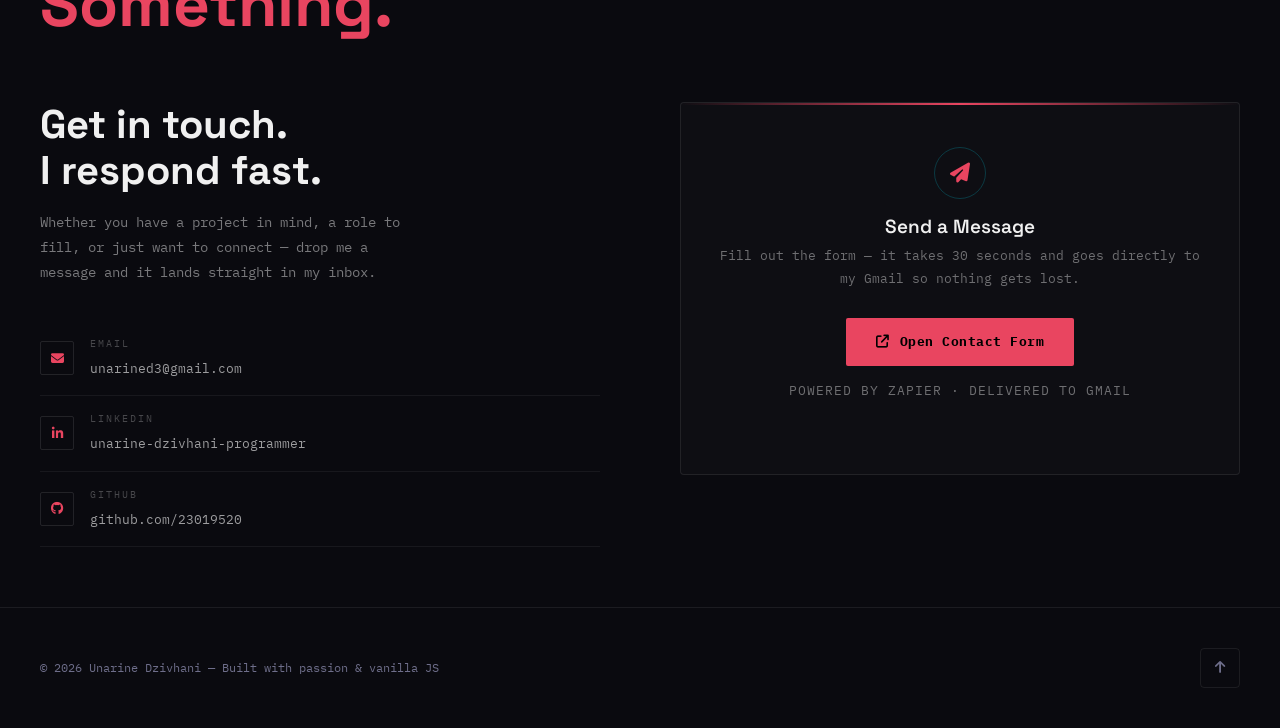
==== commit 74d7a551: "Remove duplicate CV download link Removed duplicate Download CV link from hero section." ====
--- a/index.html
+++ b/index.html
@@ -894,7 +894,6 @@
         <div class="hero-ctas gsap-hero-ctas">
           <a href="#projects" class="btn btn-primary">View My Work</a>
           <a href="Unarine_Dzivhani_CV.pdf" class="btn btn-outline" target="_blank" rel="noopener">
-          <a href="Unarine_Dzivhani_CV.pdf" class="btn btn-outline" target="_blank" rel="noopener">
             <i class="fa-solid fa-download"></i> Download CV
           </a>
         </div>
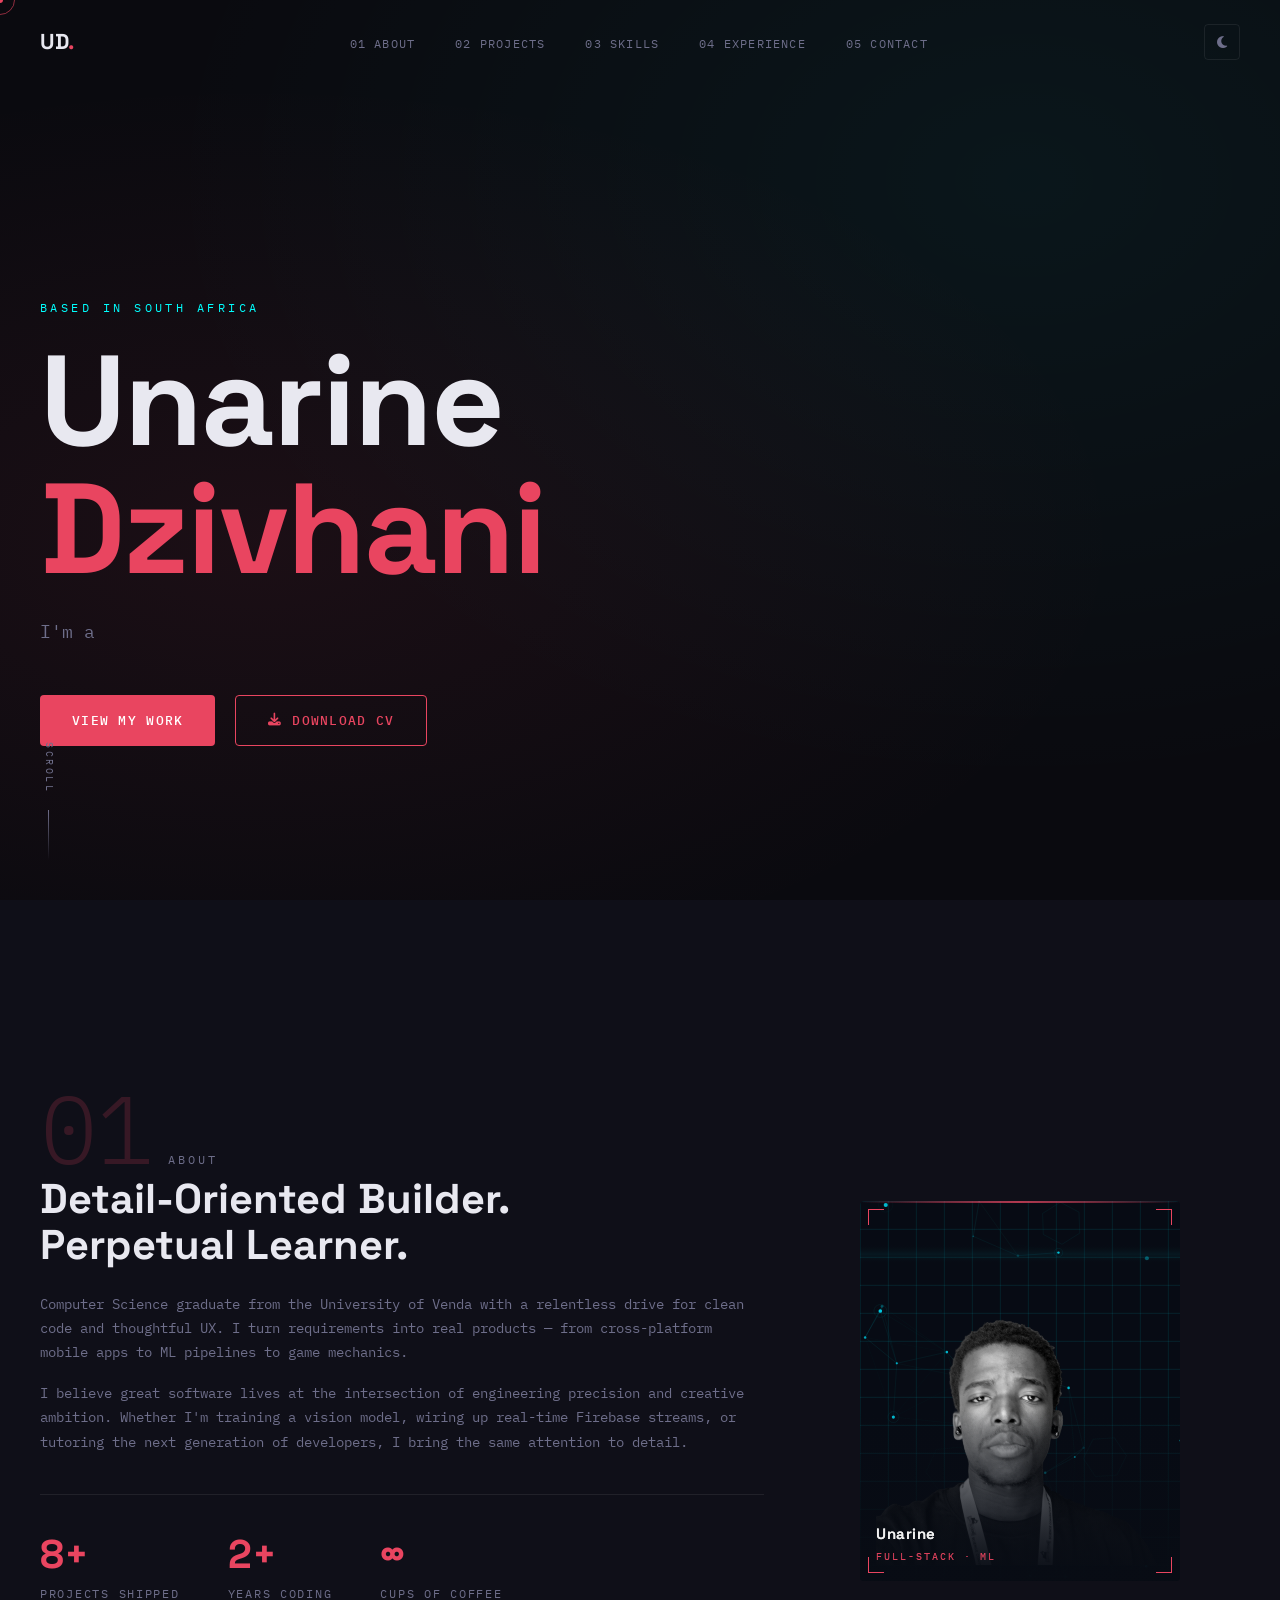
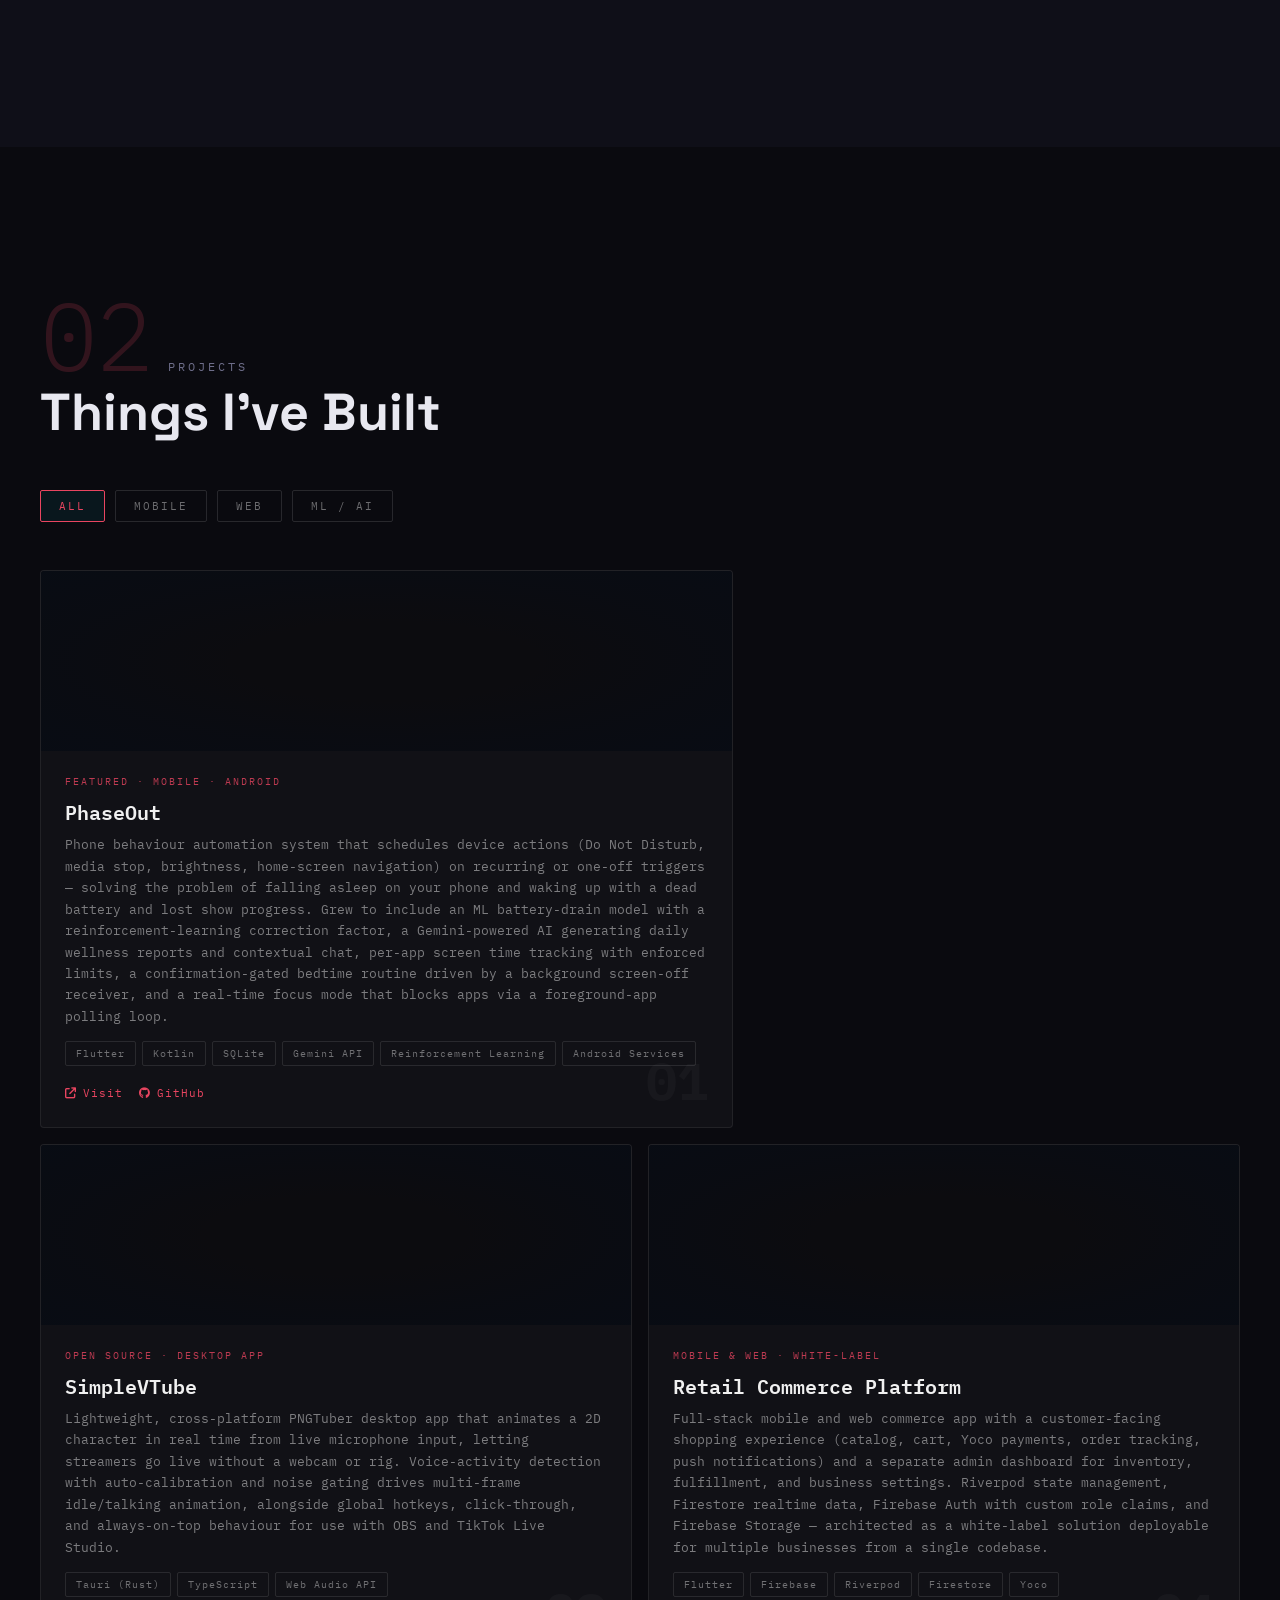
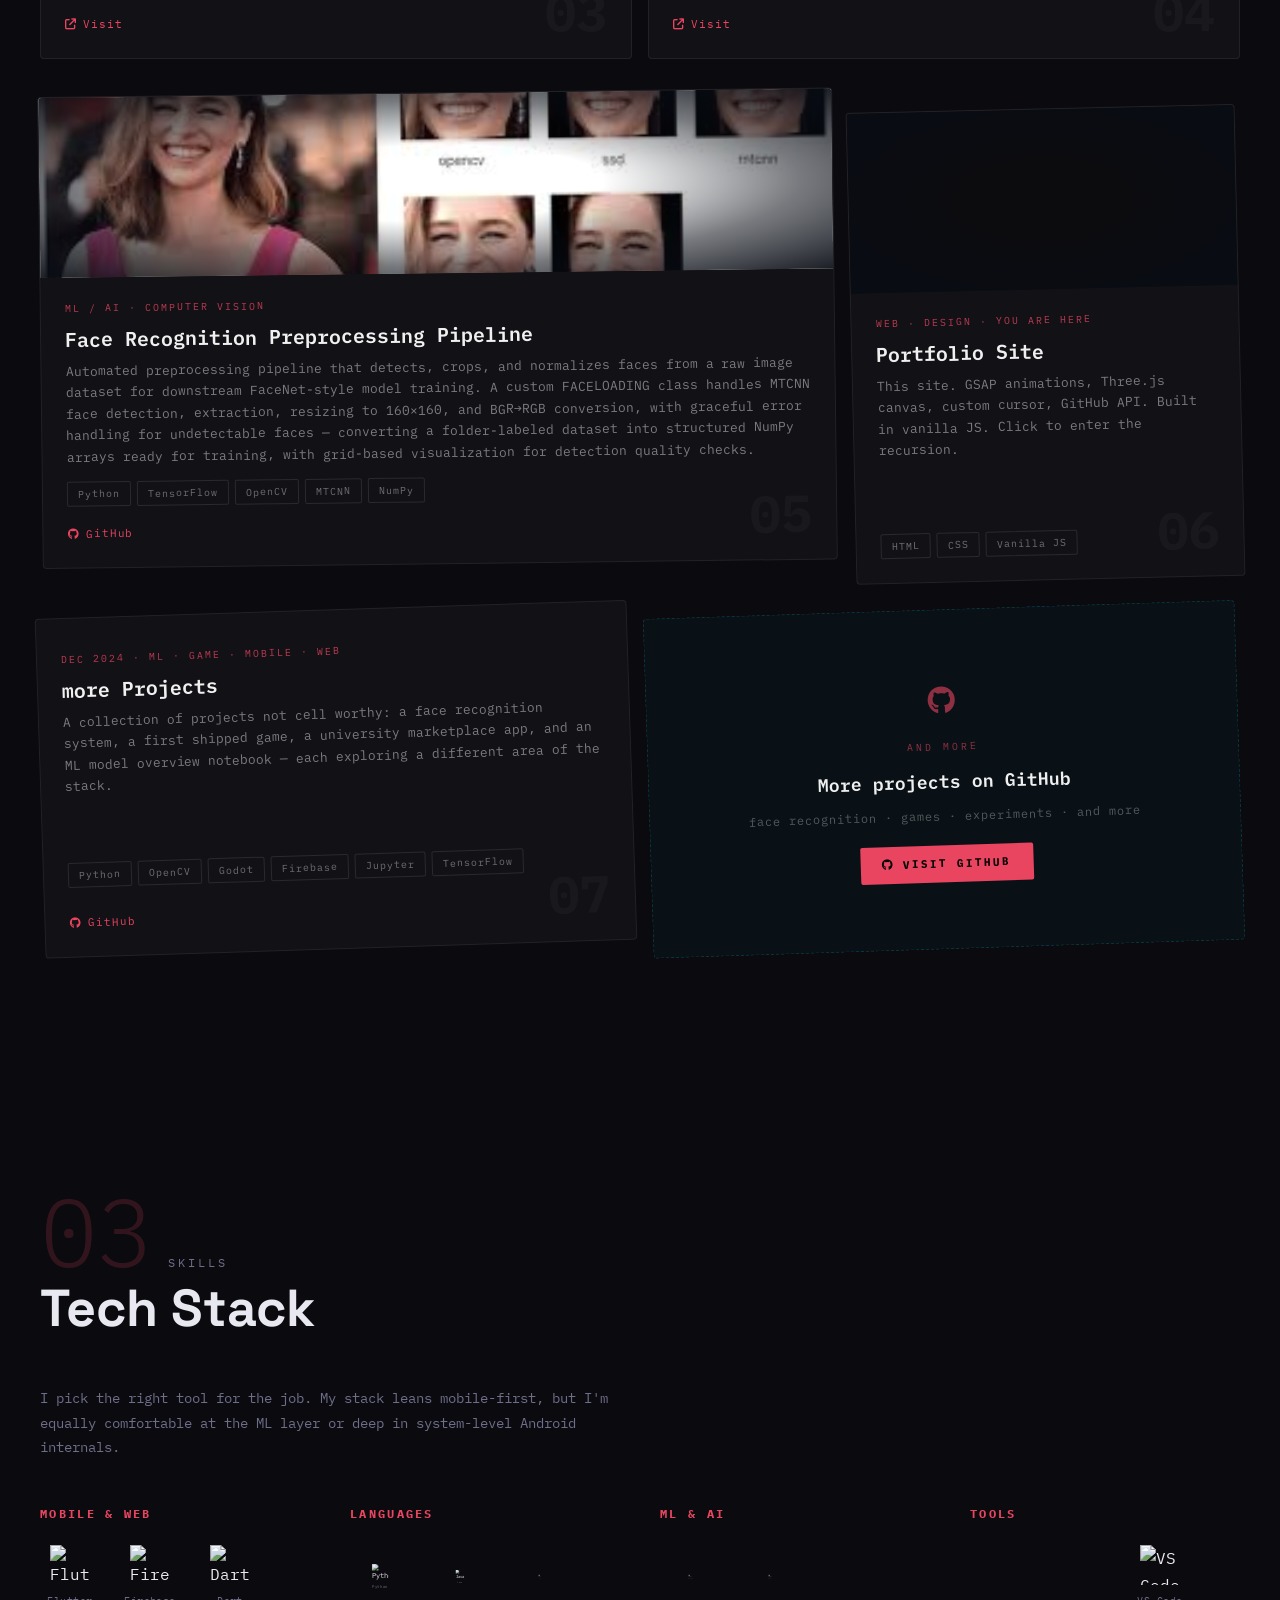
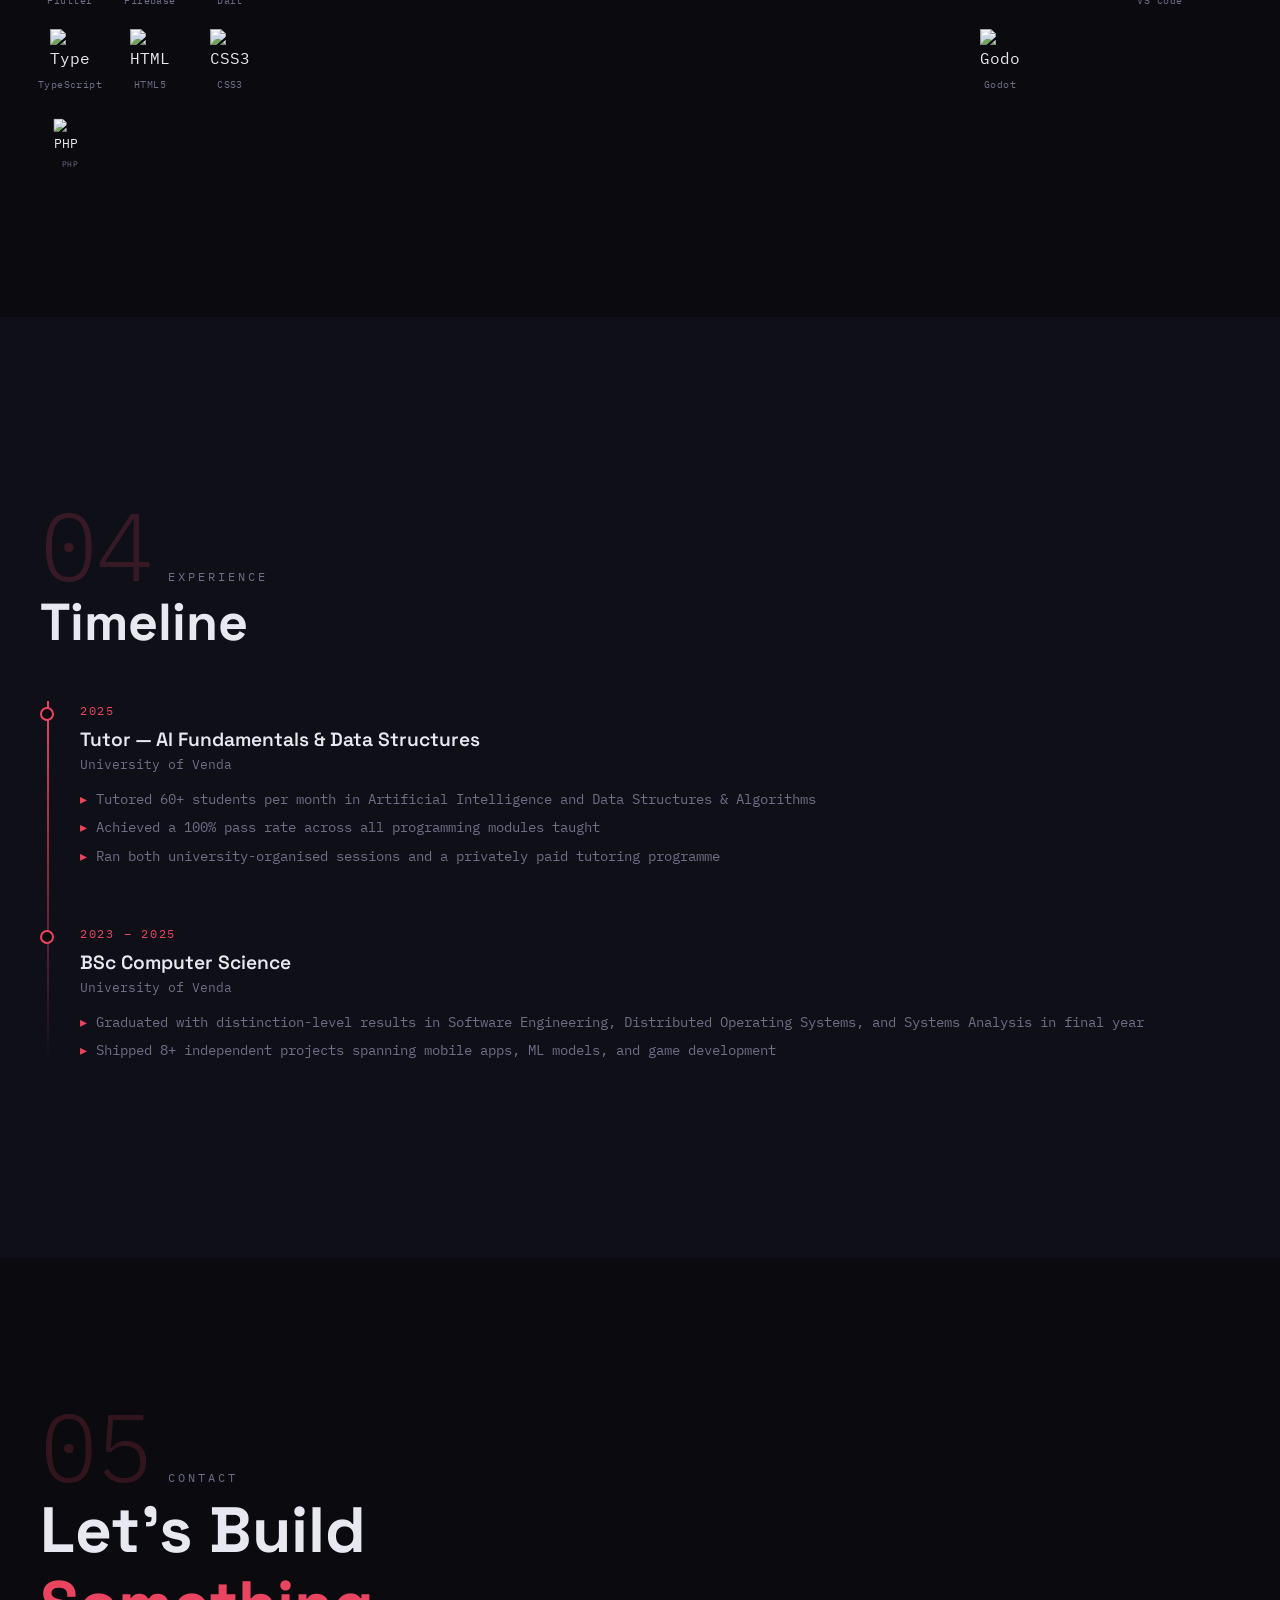
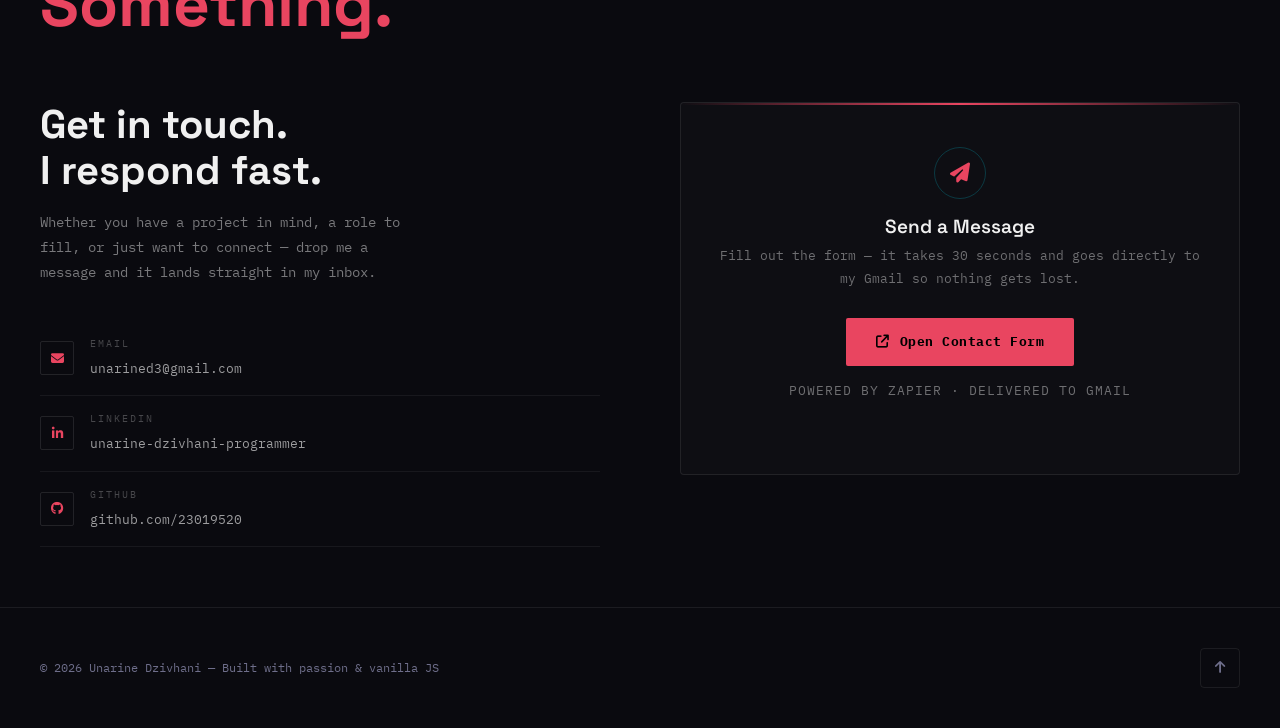
==== commit 4160bae7: "Update CV link in index.html" ====
--- a/index.html
+++ b/index.html
@@ -893,7 +893,7 @@
         <p class="hero-subtitle gsap-hero-subtitle">I'm a <span id="typedText"></span></p>
         <div class="hero-ctas gsap-hero-ctas">
           <a href="#projects" class="btn btn-primary">View My Work</a>
-          <a href="Unarine_Dzivhani_CV.pdf" class="btn btn-outline" target="_blank" rel="noopener">
+          <a href="CV_Unarine_Dzivhani (2).pdf" class="btn btn-outline" target="_blank" rel="noopener">
             <i class="fa-solid fa-download"></i> Download CV
           </a>
         </div>
